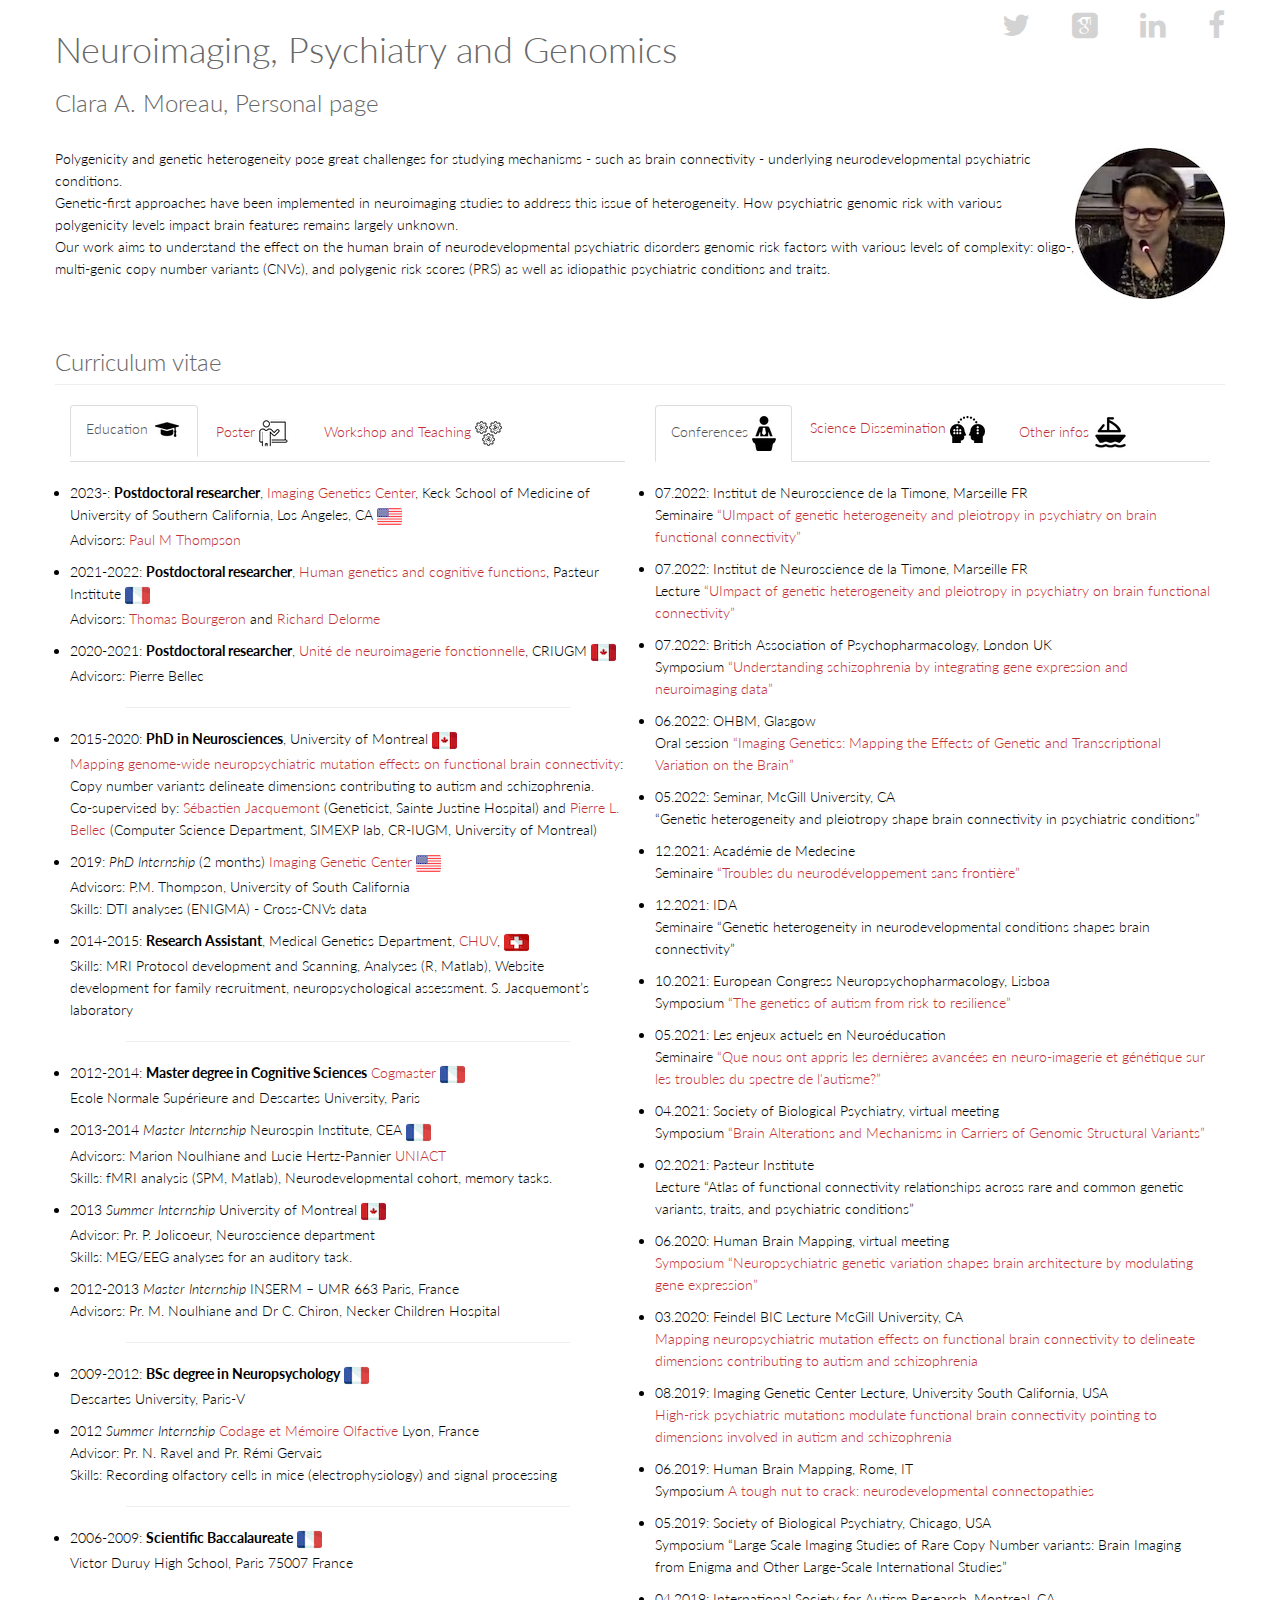
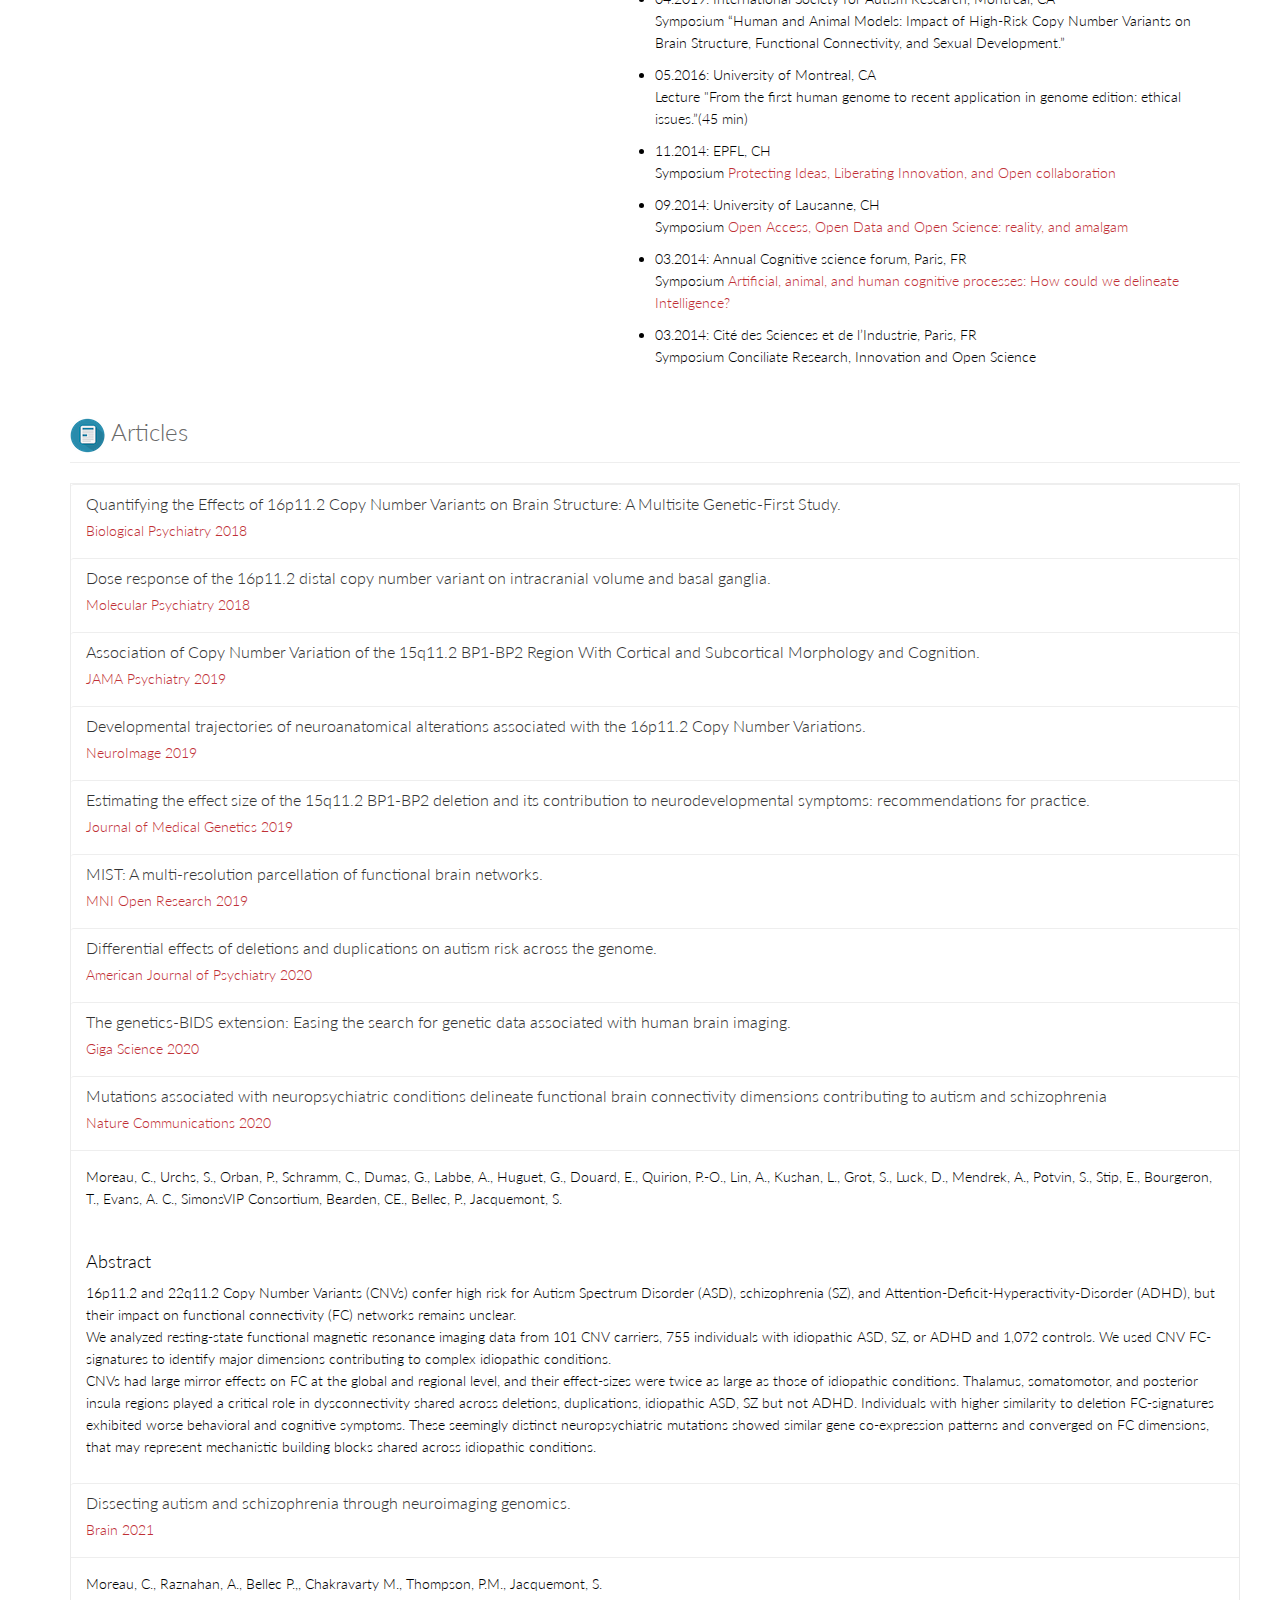
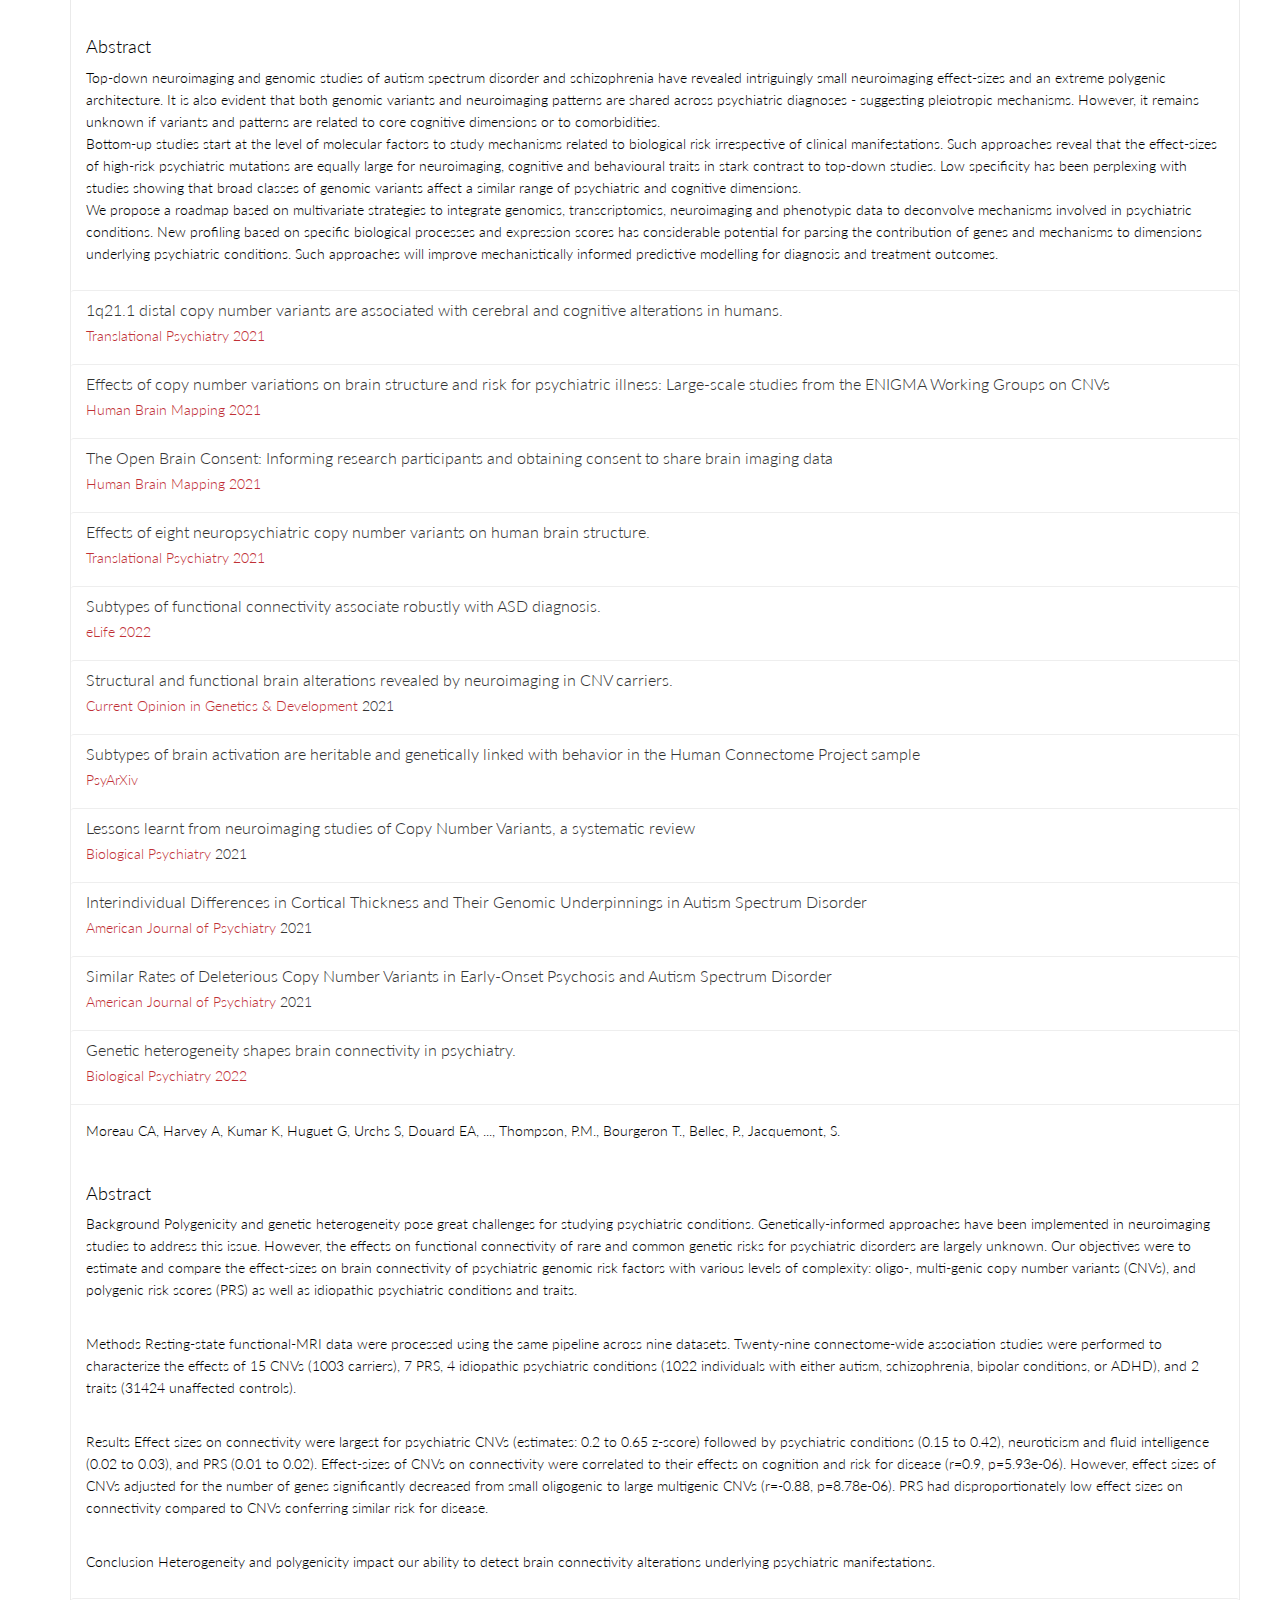
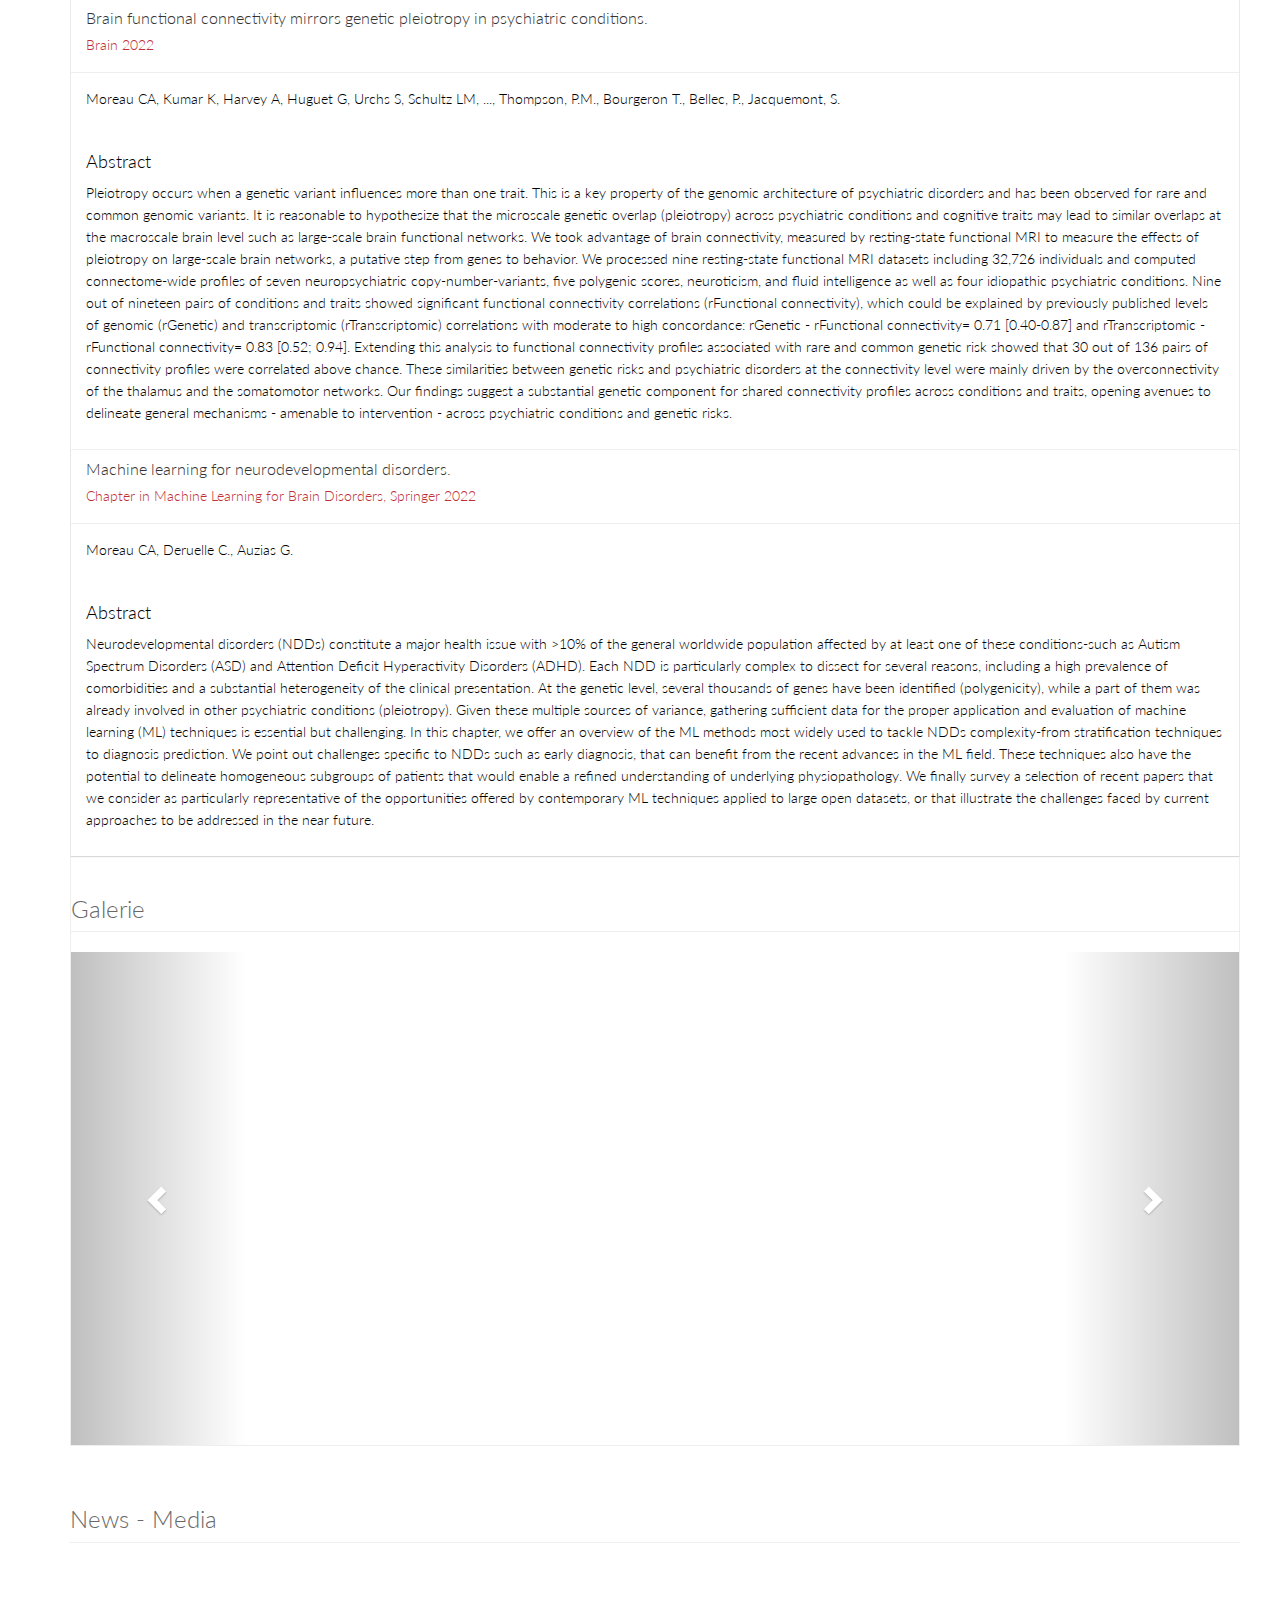
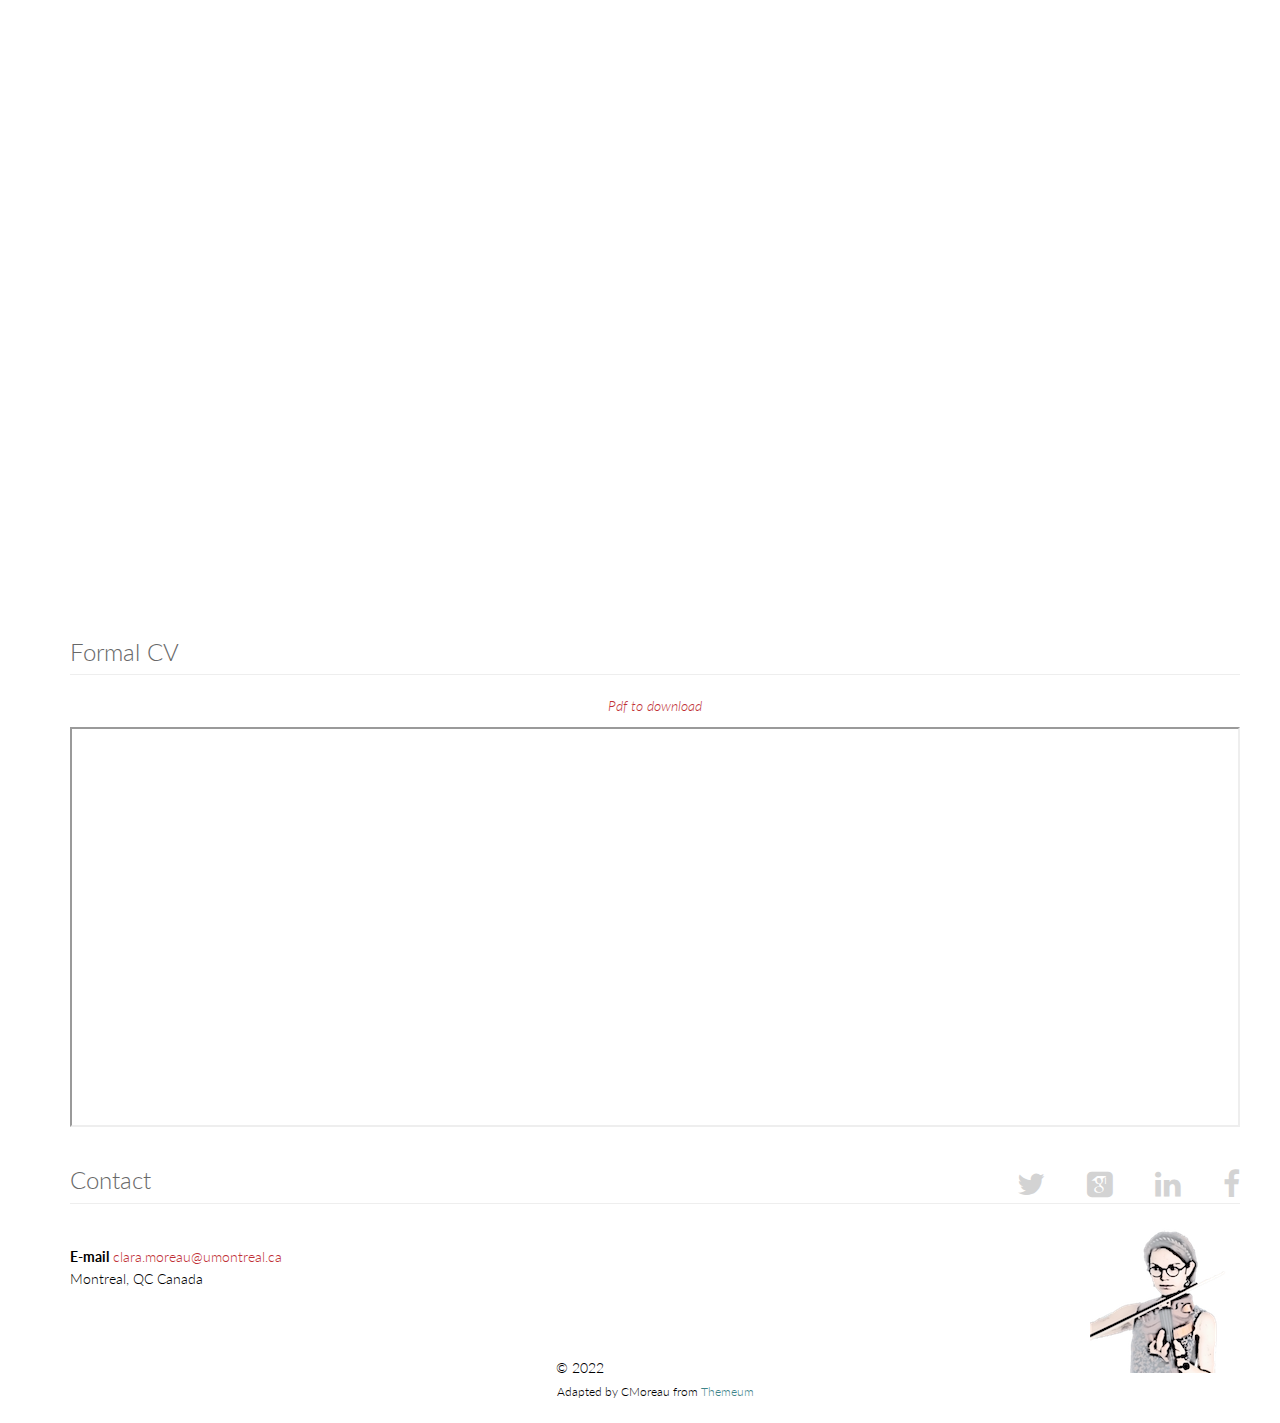
==== index.html @ 9472d78a "Update index.html" ====
<!DOCTYPE html>
<html lang="en">
<head>
    <meta charset="utf-8">
    <meta name="viewport" content="width=device-width, initial-scale=1.0">
    <meta name="description" content="">
    <meta name="author" content="">
    <title>Home | Moreau Clara </title>
    <link href="css/bootstrap.min.css" rel="stylesheet">
    <link href="css/font-awesome.min.css" rel="stylesheet">
    <link href="css/animate.min.css" rel="stylesheet"> 
    <link href="css/lightbox.css" rel="stylesheet"> 
	<link href="css/main.css" rel="stylesheet">
	<link href="css/responsive.css" rel="stylesheet">  
	
    <link rel="shortcut icon" href="images/ico/favicon.ico">
	
    <link rel="stylesheet" href="css/academicons.min.css">

   </head><!--/head-->

<body>
	<header id="header">       
        <div class="container">
            <div class="row">
                <div class="col-sm-20 overflow">
                   <div class="social-icons pull-right">
                        <ul class="nav nav-pills">
                            <li><a href="https://twitter.com/ClaraMoreau9"><i class="fa fa-twitter"></i></a></li>
                            <li><a href="https://scholar.google.fr/citations?user=tkN9j_cAAAAJ&hl=fr&oi=ao"><i class="ai ai-google-scholar-square ai-1x"></i></a></li>
                            <li><a href="https://www.linkedin.com/in/clara-a-moreau-b44b6858/"><i class="fa fa-linkedin"></i></a></li>
                            <li><a href="https://www.facebook.com/clara.moreau.94"><i class="fa fa-facebook"></i></a></li>
                        </ul>
                    </div> 
                      <div class="slide-text">
                        <h1>Neuroimaging, Psychiatry and Genomics</h1>
                        <h2>Clara A. Moreau, Personal page</h2> 
                          <br>
                      </div>
                       <div class="slide-text">

                        <p><img src="images/clara.png" align=right>
				Polygenicity and genetic heterogeneity pose great challenges for studying mechanisms - such as brain connectivity - underlying neurodevelopmental psychiatric conditions. <br>
				Genetic-first approaches have been implemented in neuroimaging studies to address this issue of heterogeneity. How psychiatric genomic risk with various polygenicity levels impact brain features remains largely unknown. <br>
				Our work aims to understand the effect on the human brain of neurodevelopmental psychiatric disorders genomic risk factors with various levels of complexity: oligo-, multi-genic copy number variants (CNVs), and polygenic risk scores (PRS) as well as idiopathic psychiatric conditions and traits.<br>
				</p> 
                    
                           </div> 
                </div>
             </div>
        </div>
           </header>
    <!--/#header-->
    

    <!--/#home-slider-->
    
    
    <section id="services">
        <div class="container">
            <div class="row">
                <div id="tab-container">
                <h2 class="page-header">Curriculum vitae</h2>
                    <div class="col-md-6">
                        <ul id="tab" class="nav nav-tabs">
                            <li class="active"><a href="#tab1-item1" data-toggle="tab">Education <img src="images/academic.png"></a></li>
                            <li><a href="#tab1-item2" data-toggle="tab">Poster<img src="images/teaching.png"></a></li>
                            <li><a href="#tab1-item3" data-toggle="tab">Workshop and Teaching<img src="images/workshop.png"></a></li>


                        </ul>
                        <div class="tab-content">
                            <div class="tab-pane fade active in" id="tab1-item1">
                                <li>2023-: <b>Postdoctoral researcher</b>, <a href="https://igc.ini.usc.edu/">Imaging Genetics Center</a>, Keck School of Medicine of University of Southern California, Los Angeles, CA <img src="images/usa.png"></li>
                                <p> Advisors: <a href="https://en.wikipedia.org/wiki/Paul_Thompson_(neuroscientist)">Paul M Thompson</a> <br>
				
				<li>2021-2022: <b>Postdoctoral researcher</b>, <a href="https://research.pasteur.fr/fr/team/human-genetics-and-cognitive-functions/">Human genetics and cognitive functions</a>, Pasteur Institute <img src="images/FR.png"></li>
                                <p> Advisors: <a href="https://research.pasteur.fr/en/team/human-genetics-and-cognitive-functions/">Thomas Bourgeron</a> and <a href="https://www.institutmontaigne.org/experts/richard-delorme"> Richard Delorme</a> <br>
				<li>2020-2021: <b>Postdoctoral researcher</b>, <a href="https://simexp.github.io/lab-website/team.html">Unité de neuroimagerie fonctionnelle</a>, CRIUGM <img src="images/ca.png"></li>
                                <p> Advisors: Pierre Bellec<br>
                                <HR size=1 align=center width="80%">
				<li>2015-2020: <b>PhD in Neurosciences</b>,  University of Montreal <img src="images/ca.png"></li>
                                <p><a href="https://papyrus.bib.umontreal.ca/xmlui/handle/1866/24592">Mapping genome-wide neuropsychiatric mutation effects on functional brain connectivity</a>: Copy number variants delineate dimensions contributing to autism and schizophrenia.<br>
                                Co-supervised by: <a href="https://recherche.chusj.org/fr/Axes-de-recherche/Bio?id=97a89db2-d642-4ad8-a857-058b0a6d088d">Sébastien Jacquemont</a> (Geneticist, Sainte Justine Hospital) and <a href="https://simexp.github.io/lab-website/">Pierre L. Bellec</a> (Computer Science Department, SIMEXP lab, CR-IUGM, University of Montreal)</p>
                                <li>2019: <i>PhD Internship</i> (2 months) <a href="https://igc.ini.usc.edu/">Imaging Genetic Center</a> <img src="images/usa.png"></li>
                                <p>Advisors: P.M. Thompson, University of South California<br>
                                Skills: DTI analyses (ENIGMA) - Cross-CNVs data</p>
                                <li>2014-2015: <b>Research Assistant</b>, Medical Genetics Department, <a href="https://www.chuv.ch/fr/chuv-home/">CHUV</a>, <img src="images/ch.png"></li>
                                <p>Skills: MRI Protocol development and Scanning, Analyses (R, Matlab), Website development for family recruitment, neuropsychological assessment. S. Jacquemont’s laboratory</p>
                                <HR size=1 align=center width="80%">
                                <li>2012-2014: <b>Master degree in Cognitive Sciences</b> <a href="https://cogmaster.ens.psl.eu/en">Cogmaster </a><img src="images/FR.png"></li>
                                <p>Ecole Normale Supérieure and Descartes University, Paris</p>
                                <li>2013-2014 <i>Master Internship</i> Neurospin Institute, CEA <img src="images/FR.png"></li>
                                <p>Advisors: Marion Noulhiane and Lucie Hertz-Pannier <a href="http://joliot.cea.fr/drf/joliot/Pages/Entites_de_recherche/neurospin/UNIACT/Equipe-InDEv.aspx">UNIACT</a><br>
                                Skills: fMRI analysis (SPM, Matlab), Neurodevelopmental cohort, memory tasks.</p>
                                <li>2013 <i>Summer Internship</i> University of Montreal <img src="images/ca.png"></li> 
                                <p>Advisor: Pr. P. Jolicoeur, Neuroscience department<br>
                                Skills: MEG/EEG analyses for an auditory task.</p>
                                <li>2012-2013 <i>Master Internship</i> INSERM – UMR 663 Paris, France</li>
                                <p>Advisors: Pr. M. Noulhiane and Dr C. Chiron, Necker Children Hospital<br>
                                <HR size=1 align=center width="80%">
                                <li>2009-2012: <b>BSc degree in Neuropsychology</b> <img src="images/FR.png"></li>
                                <p>Descartes University, Paris-V </p>
                                <li>2012 <i> Summer Internship</i> <a href="https://crnl.univ-lyon1.fr/index.php/fr/Recherche/Equipes/4">Codage et Mémoire Olfactive</a> Lyon, France </li>
                                <p>Advisor: Pr. N. Ravel and Pr. Rémi Gervais<br> 
                                Skills: Recording olfactory cells in mice (electrophysiology) and signal processing</p>        
                                <HR size=1 align=center width="80%">

                                <li>2006-2009: <b>Scientific Baccalaureate</b> <img src="images/FR.png"></li>
                                <p>Victor Duruy High School, Paris 75007 France</p>  <br>
                            </div>

                            <div class="tab-pane fade" id="tab1-item2">
                                <li>C. Moreau, K. Kumar, A. Harvey, …P. Bellec, S. Jacquemont. <br> <a href='https://www.anyscreeninc.com/PF/OHBM/2021/OHBM-Educational-Courses/pdf_poster_files/Clara_Moreau60785c7f6b8aa/Clara_Moreau.pdf'> Atlas of functional connectivity relationships across rare and common genetic variants, traits, and psychiatric conditions</a><br>OHBM 2021 </li>
				<li>C. Moreau, S. Urchs, G. Huguet, …P. Bellec, S. Jacquemont. <br>Functional Connectivity Analyses Suggest Shared Molecular Mechanisms Across 12 Neuropsychiatric Mutations, Autism and Schizophrenia. <br>SOBP 2020 <img src="images/usa.png"></li>
                                <li>C. Moreau, S. Urchs, G. Huguet, …P. Bellec, S. Jacquemont. <br>Brain-Wide Connectome Analyses Suggest Shared Mechanisms Across Eight High-Risk Neuropsychiatric Mutations. <br>INS, Denver, Colorado 2020 <img src="images/usa.png"></li>
                                <li>C. Moreau*, S. Urchs*, C. Schramm, …, Simons VIP Consortium, C. Bearden, P. Bellec, S. Jacquemont. <br>Gene dosage alters brain connectivity and delineates functional signatures contributing to autism and schizophrenia. <br>World Congress of Psychiatric Genetics Anaheim, California, USA 2019 <img src="images/usa.png"></li>
                                <li>C. Moreau*, C. Schramm*, G. Huguet, S. Urchs, Kumar K., Douard E., A. Evans, Labbe A., Greenwood C., Chakravarty M., P. Bellec, S. Jacquemont. <br>Estimating the commonalities of any recurrent CNVs on different anatomical and functional brain metrics. <br>Human Brain Mapping, Rome 2019 <img src="images/it.png"></li>
                                <li>C. Bearden, D. Sun, A. Lin, C. Ching, S. Jacquemont, C. Moreau, J. Villalon. <br>Gene Dosage Effects on Neurobehavioral Phenotypes and Development: Relevance to Idiopathic Neuropsychiatric Disorders. <br>SOBP, Chicago 2019 <img src="images/usa.png"></li>
                                <li>C. Moreau*, S. Urchs*, C. Schramm, P.O. Quirion, A. Lin, L. Kushan, A. Evans, J.D. Lewis, Simons VIP Consortium, C. Bearden, P. Bellec, S. Jacquemont. <br>Shared functional connectivity alterations across neurodevelopmental mutations, ASD, ADHD and schizophrenia. <br>Enhancing Psychiatric Genetic Testing, and Training in Europe, EnGagE, Paris 2019 <img src="images/FR.png"></li> 
                                <li>C. Moreau*, S. Urchs*, C. Schramm, P.O. Quirion, A. Lin, L. Kushan, A. Evans, J.D. Lewis, Simons VIP Consortium, C. Bearden, P. Bellec, S. Jacquemont. <br>Mirror effects of 4 neurodevelopmental CNVs on functional connectivity and implication for idiopathic autism. <br>Sixth Biennial Conference on Brain Connectivity, Montreal 2018 <img src="images/ca.png"></li>
                                <li>A Jonch, E. Douard, C. Moreau, … S. Jacquemont. <br>The true contribution of the 15q11.2 BP1-BP2 deletion to neurodevelopmental symptoms. <br>World Congress of Psychiatric Genetics, Glasgow 2018 <img src="images/scot.png"></li>
                                <li>C. Moreau*, S. Urchs*, … , A. Evans, J. D. Lewis, P. Bellec, S. Jacquemont. <br>Mirror effects of 4 neurodevelopmental CNVs on functional connectivity and implication for idiopathic autism  <br>World Congress of Psychiatric Genetics, Glasgow 2018 <img src="images/scot.png"></li>
                                <li>C. Moreau*, S. Urchs*, … , A. Evans, J. D. Lewis, P. Bellec, S. Jacquemont. <br>Global functional over-connectivity in 16p11.2 CNV deletion carriers. <br>Human Brain Mapping, Singapore 2018 <img src="images/singap.png"></li>
                                <li>C. R. Pernet, D Rodriguez, C. Moreau, D. Marinazzo, A. Eklund. <br>European Network for Brain Imaging of Tumours. <br>Neuroinformatics, Montreal, 2018 <img src="images/ca.png"></li>
                                <li>C. Moreau*, S. Urchs*, Simons Variation in Individuals Project Consortium, A. Evans, J. D. Lewis, P. Bellec, S. Jacquemont. <br>Altered brain connectivity in patient with 16p11.2. <br>World Congress of Psychiatric Genetics, Orlando 2017 <img src="images/usa.png"></li>
                                <li>C. Moreau*, J.D. Lewis*, A. Evans‡, S. Jacquemont‡, and the Simons Variation in Individuals Project Consortium. <br>Altered subcortical diffusivity in 16p11.2 CNVs. <br>Human Brain Mapping, Vancouver 2017 <img src="images/ca.png"></li>
                                <li>J.D. Lewis*, C. Moreau*, S. Martin-Brevet, …, S. Jacquemont‡, A. Evans‡, the 16p11.2 European Consortium, and the Simons VIP Consortium. <br>Thickness and contrast in 16p11.2 CNVs.  <br>Human Brain Mapping, Vancouver 2017 <img src="images/ca.png"></li>
                                <li>F. Chouinard-Decorte, P. Rioux, J. Lewis, C. Moreau, …, P. Bellec, D. Glahn, A. Evans. <br>Genetic clustering of the human functional connectome. <br>Human Brain Mapping, Vancouver 2017 <img src="images/ca.png"></li>
                                <li>S. Martin, B. Rodriguez-Herreros, J. Nielsen, C. Moreau, …, B. Draganski, S. Jacquemont. <br>The Effects of 16p11.2 Gene Dosage on Brain Structure. <br>IMFAR, San Francisco 2017 <img src="images/usa.png"></li>
                                <li>A. E. Jønch, I. Roberts-Caldeira, C. Moreau, …, S. Jacquemont. <br>Distal and proximal copy number variations at the 16p11.2 locus present similar anthropometric and phenotypic traits. <br>17th International Fragile X and other Early-Onset Cognitive Disorders Strasbourg France 2015 <img src="images/FR.png"></li>  

                            </div>
                            <div class="tab-pane fade" id="tab1-item3">
                                <h3>Workshop</h3>
				<li>08.2017: <b>Summer school Deep Learning</b> University of Montreal (MILA), CA</li>
                                <li>06.2017: <b>Workshop Brainhack</b> University of British Columbia, CA</li>
                                <li>08.2016: <b>Summer school Brain Imaging Genetics for Imagers</b> Radboud University, Nijmegen</li>
                                <li>06.2016: <b>Workshop Brainhack (fMRI)</b> - Lausanne, CH</li>
                                <li>02.2016: <b>Workshop Brainhack (MRI)</b> - Pasteur Institute, FR</li>
                                <li>04.2015: <b>HackTheBrain workshop (EEG)</b> - London, UK</li>
                                <li>08.2013: <b>Summer school Basic and Advanced functional MRI</b> McGill University, Montreal, CA</li>
                                <HR size=1 align=center width="80%">

                                <h3>Teaching - Students supervision</h3>
                               	<li>2022 (8 months): Main supervisor of Pierre Bergeret (Master in Bioinformatics, University of Paris Saclay)</li>
                               	<li>2022 (8 months): Main supervisor of Lydie Tran (Master in Bioinformatics, University of Paris Saclay)</li>
				<li>2022 (6 months): Co-supervisor of Alexis Debril (Master in Neurosciences, PSL)</li>			
				<li>2022: Course 'Neuroanatomical alterations in patients with neurodevelopmental conditions', Master 2, 'Cours Pasteur: Génétique et épigénétique moléculaires'</li>
				<li>12.2021: Course 'Neuroimagerie dans les troubles du spectre autistique' at the Robert Debré hospital</li>
				<li>2021 (6 months): Main supervisor of Louise Dry (AgroParisTech, Paris)</li>
				<li>2021 (4 months): Main supervisor of Swan Portalier (Magister de Génétique, Université de Paris Cité)</li>
			   	<li>2020-2022 (2 years): Co-supervisor of Annabelle Harvey (Master student, Informatics, UdeM)</li>
				<li>2019-2022 (3 years): Co-supervisor of Andreanne Proulx (Bachelor and Master degrees, in Psychology, UdeM)</li>
                                <li>2018-2020: Teaching Assistant (3 years), 
                                    <a href="https://psy.umontreal.ca/fileadmin/Documents/FAS/Psychologie/Documents/1-Programmes-cours/Plans_de_cours/Automne_2018/PSY3018B.pdf">Brain Imaging Techniques </a>(100 students, UdeM,  Pr. P. Bellec)</li>
                                <li>2019 (6 months): Main supervisor of Genevieve Dumais (BSc–3rd year, Neurosciences, UdeM)</li>
                                <li>06.2018: Instructor at the <a href="https://brainhackmtl.github.io/school2019/">Brainhack School 2018 (Imaging genetics, UdeM)</a></li>
                                <li>2016 (3 months): Main supervisor of Agathe Casgrain-Cyr (BSc–3rd year, Bioinformatics, UdeM)</li>
                                <HR size=1 align=center width="80%">    
                                <h3>Reviewing</h3>
				<li>2022: Thesis committee of Dominika Slušná (University of Pompeu-Fabra, Barcelona)</li>	
				<li>2021: Agence National de la recherche (ANR, France)(n=1)</li>	
                                <li>2020: Brain (n=1)</li>
				<li>2020: Molecular Autism (n=1)</li>
                                <li>2019: Neuroimage (n=3 papers)</li>
				<li>2020: Progress in Neuropsychopharmacology & Biological Psychiatry (n=1)</li>

					
				<h3>Editor</h3>
				<li>2021: Co-editor, Frontiers in Psychiatry</li>	
				<a href="https://www.frontiersin.org/research-topics/28305/combining-multimodal-brain-imaging-data-for-an-integrated-characterization-of-neurodevelopmental-con">Combining Multimodal Brain Imaging Data for an integrated characterization of Neurodevelopmental Conditions</a></li>                               
                            </div>
                            
                        </div>
                    </div>
                     <div class="col-md-6">
                        <ul id="tab" class="nav nav-tabs">
                            <li class="active"><a href="#tab2-item1" data-toggle="tab">Conferences <img src="images/conf.png"></a></li>
                            <li><a href="#tab2-item2" data-toggle="tab">Science Dissemination <img src="images/transfer.png"></a></li>
                            <li><a href="#tab2-item3" data-toggle="tab">Other infos <img src="images/sail.png"></a></li>
                        </ul>
                    
                        <div class="tab-content">
                            <div class="tab-pane fade active in" id="tab2-item1">
				<li>07.2022: Institut de Neuroscience de la Timone, Marseille FR</li>
				<p>Seminaire <a href="https://www.int.univ-amu.fr/posts/seminaire-de-clara-moreau">“UImpact of genetic heterogeneity and pleiotropy in psychiatry on brain functional connectivity”</a></p>				
				
				<li>07.2022: Institut de Neuroscience de la Timone, Marseille FR</li>
				<p>Lecture <a href="https://www.int.univ-amu.fr/posts/seminaire-de-clara-moreau">“UImpact of genetic heterogeneity and pleiotropy in psychiatry on brain functional connectivity”</a></p>				
				<li>07.2022: British Association of Psychopharmacology, London UK</li>
				<p>Symposium <a href="https://www.bap.org.uk/pdfs/2022_Summer_Meeting_Programme.pdf">“Understanding schizophrenia by integrating gene expression and neuroimaging data”</a></p>				
				<li>06.2022: OHBM, Glasgow</li>
				<p>Oral session <a href="https://www.humanbrainmapping.org/files/2022/Oral%20Sessions/Imaging_Genetics_Mapping_the_Effects_of_Genetic_and_Transcriptional_Variation_on_the_Brain.pdf">“Imaging Genetics: Mapping the Effects of Genetic and Transcriptional Variation on the Brain”</a></p>				
				<li>05.2022: Seminar, McGill University, CA</li>
				<p> “Genetic heterogeneity and pleiotropy shape brain connectivity in psychiatric conditions”</a></p>
				<li>12.2021: Académie de Medecine</li>
				<p>Seminaire <a href="https://itneuro.aviesan.fr/openscience2021.html">“Troubles du neurodéveloppement sans frontière”</a></p>
				<li>12.2021: IDA</li>  
                                <p>Seminaire “Genetic heterogeneity in neurodevelopmental conditions shapes brain connectivity”</a></p>
                                <li>10.2021: European Congress Neuropsychopharmacology, Lisboa</li>
                                <p>Symposium <a href="https://www.ecnp.eu/Congress2021/ECNPcongress/programme/Programme#!sessiondetails/0000092200_0">“The genetics of autism from risk to resilience”</a></p>
				 <li>05.2021: Les enjeux actuels en Neuroéducation</li>
                                <p>Seminaire <a href="https://www.associationneuroeducation.org/serie-de-conferences-2021">“Que nous ont appris les dernières avancées en neuro-imagerie et génétique sur les troubles du spectre de l'autisme?”</a></p>
				<li>04.2021: Society of Biological Psychiatry, virtual meeting</li>
                                <p>Symposium <a href="https://sobp.societyconference.com/conf/#sessions/conf10007">“Brain Alterations and Mechanisms in Carriers of Genomic Structural Variants”</a></p>   
                            	<li>02.2021: Pasteur Institute</li>
                                <p>Lecture “Atlas of functional connectivity relationships across rare and common genetic variants, traits, and psychiatric conditions”</p>       
				<li>06.2020: Human Brain Mapping, virtual meeting</li>
                                <p><a href="https://www.humanbrainmapping.org/files/2020/OHBM_Neuropsychiatric.pdf">Symposium “Neuropsychiatric genetic variation shapes brain architecture by modulating gene expression”</a></p>   
                                <li>03.2020: Feindel BIC Lecture McGill University, CA</li>
                                <p><a href="https://www.mcgill.ca/neuro/channels/event/feindel-virtual-brain-and-mind-seminar-neuro-mapping-neuropsychiatric-mutation-effects-functional-321797">Mapping neuropsychiatric mutation effects on functional brain connectivity to delineate dimensions contributing to autism and schizophrenia</a></p>   
                                <li>08.2019: Imaging Genetic Center Lecture, University South California, USA</li>
                                <p><a href="https://www.facebook.com/photo.php?fbid=10156383123046892&set=pb.664156891.-2207520000..&type=3">High-risk psychiatric mutations modulate functional brain connectivity pointing to dimensions involved in autism and schizophrenia</a></p>
                                <li>06.2019: Human Brain Mapping, Rome, IT</li>
                                <p>Symposium <a href="https://www.pathlms.com/ohbm/courses/12238/sections/15843/video_presentations/138313">A tough nut to crack: neurodevelopmental connectopathies</a></p>  
                                <li>05.2019: Society of Biological Psychiatry, Chicago, USA</li>
                                <p>Symposium “Large Scale Imaging Studies of Rare Copy Number variants: Brain Imaging from Enigma and Other Large-Scale International Studies”</p>
                                <li>04.2019: International Society for Autism Research, Montreal, CA</li>
                                <p>Symposium “Human and Animal Models: Impact of High-Risk Copy Number Variants on Brain Structure, Functional Connectivity, and Sexual Development.”</p>        
                                <li>05.2016: University of Montreal, CA</li>
                                <p>Lecture "From the first human genome to recent application in genome edition: ethical issues.”(45 min)</p>  
                                <li>11.2014: EPFL, CH</li>
                                <p>Symposium <a href="https://www.epfl-innovationpark.ch/epfled2015/protecting-ideas-liberating-innovation/">Protecting Ideas, Liberating Innovation, and Open collaboration</a></p>              
                                <li>09.2014: University of Lausanne, CH</li>
                                <p>Symposium <a href="https://www.youtube.com/watch?v=fs4-xMb-4Kc&feature=youtu.be">Open Access, Open Data and Open Science: reality, and amalgam</a></p> 
                                <li>03.2014: Annual Cognitive science forum, Paris, FR</li>
                                <p>Symposium <a href="https://www.youtube.com/watch?v=CHJVMPAQcXo">Artificial, animal, and human cognitive processes: How could we delineate Intelligence?</a></p> 
                                <li>03.2014: Cité des Sciences et de l’Industrie, Paris, FR</li>
                                <p>Symposium Conciliate Research, Innovation and Open Science</p> 
                            </div>
                            
                            <div class="tab-pane fade" id="tab2-item2">
                               <li>09.2022: <a href="https://soutenir.pasteur.fr/jeuneschercheurs/">De générations en générations, la recherche avance</a></li> 
				<p>Campagne de l'institut Pasteur</p>
				<li>09.2022: <a href="https://www.spectrumnews.org/news/autisms-genetic-heterogeneity-evident-in-brain-connectivity-patterns/">Simons Foundation Autism Research Initiative</a></li> 
				<p>Autism’s genetic heterogeneity evident in brain connectivity patterns </p>
				<li>09.2022: <a href="https://ifmneuro.wixsite.com/ifm-young-researcher/blank-2">IFM Young Researchers Day</a></li> 
				<p>Round Table</p>
				<li>05.2021: <a href="https://www.spectrumnews.org/opinion/qa-with-sebastien-jacquemont-and-clara-moreau-why-brain-imaging-signatures-for-autism-are-so-elusive/">Simons Foundation Autism Research Initiative</a></li> 
				<p>Q&A with Sébastien Jacquemont and Clara Moreau: Why brain imaging signatures for autism are so elusive</p>
				<li>11.2020: <a href="https://www.spectrumnews.org/news/gene-mutations-point-to-overlaps-in-brain-connectivity-for-autism-schizophrenia/">Simons Foundation Autism Research Initiative</a></li> 
				<p> Gene mutations point to overlaps in brain connectivity for autism, schizophrenia</p>
				<li>10.2020 - <a href="https://recherche.chusj.org/fr/Communications/Nouvelles/2020/Genes-connectivite-cerebrale-et-maladies-neurops">Communiqué de presse - CHU Ste Justine</a></li> 
				<p>Gènes, connectivité cérébrale, et maladies neuropsychiatriques </p>
				<li>2019: BIDS contributor <a href="https://bids-specification.readthedocs.io/en/latest/06-extensions.html"> Brain Imaging Data Structure</a></li> 
                                <p>Genomic information (C. Pernet).</p>
                                <li>06.2016: <a href="http://www.brainhack.org/OHBM2016/">Brain imaging workshop</a> (Brainhack) </li> 
                                <p> Co-organizer with Pierre Bellec, Lausanne, Switzerland</p>
                                <li>2016: Part of the science dissemination team</li>
                                <p><a href="https://recherche.chusj.org/fr/Blogue/Clara-Moreau">Brain and Development research</a> section at the Ste Justine Hospital, Montreal</p>
                                <li>2015-2016: Radio show Podcast Science</li>
                                <p><a href="http://www.podcastscience.fm/emission/2015/01/20/podcast-science-202-les-maladies-mentales">Mental Ilnesses</a> <br> <a href="https://www.podcastscience.fm/emission/2013/11/24/podcast-science-152-dans-le-cerveau/">Inside the Brain (Neuroimaging techniques)</a></p>
                                <li>2014-2015: <a href="http://republic-of-innovation.ch/startinnov-de-lidee-a-la-creation-dentreprise-un-pas-a-franchir-durant-une-journee-de-simulation/">Startup Weekend</a> co-organizer</li>
                                <p>For PhD students, n=6 editions <br> 
                                 Lausanne (EPFL), and Paris (ENS, CogInnov, and ESPCI). </p>
                                <li>2014-2015: Board member and web manager for <a href="http://sciencesenmarche.org/fr/paris/qui-sommes-nous/">Science en marche</a></li>
                                <p>National political committee <br> French organization of researchers</p>
                                <li>2014: Conference co-organizer at the ENS University of Paris Cité</li>
                                <p><a href="https://soundcloud.com/clara-moreau-3 ">Conciliate Open Science, Patents, and Intellectual property issues”</a></p>
                                <li>2014-2015: Board member of <a href="http://lapaillasse.org/presentation">La Paillasse</a></li>
				 <p>Citizen lab in Paris</p>
                                <li>06.2015: Open innovation <a href="https://www.liftglobal.org/about">Lift Conference</a>, Shanghai, China</li>
                                <li>03.2013: Co-organizer of the annual french <a href="https://www.youtube.com/watch?v=CHJVMPAQcXo">Cognitive sciences Forum</a></li>
                                <p>Consciousness process of intelligence across the animal, the human, and the computer</p>
                                <li>2013-2015: Secretary of <a href="http://hackyourphd.org/qui-sommes-nous/">Hack your PhD</a> association</li>
                                <p>To promote Open Access of scientific publications</p>
                                <p>Open Knowledge Conference, Geneva, Switzerland</p>
                                <li>2012-2015: Active member of “Cognivence” and <a href="https://fresco.scicog.fr/valorisation">FRESCO</a> » </li>
                                <p>French Federation of Cognitive Science students)</p>

                            </div>
                            <div class="tab-pane fade" id="tab2-item3">
                                <h3>Computer skills</h3>
                                <li>Programming  languages: R, Python, bash</li>
                                <li>Softwares: NIAK (fMRI), fMRIprep, SPM12 (VBM, Neuromorphometric), Freesurfer and Civet (Cortical Thickness),  FSL (TBSS)<br>
                                <a href= "https://github.com/claramoreau9">Github</a>, Jupyter Notebook</li>
                                <HR size=1 align=center width="80%">
                                <h3>Language</h3>
                                    <li>French (native)</li>
                                    <li>English (fluent)</li>
                                <HR size=1 align=center width="80%">
                                <h3>Other skills</h3>
                                    <li>Driving license: Car (2011), Motorboat (2016), Sailboat (2017)</li>
                                    <li>Diving license (PADI, 2018).</li>
                                <h3>Jobs</h3>
                                <li>Summers 2010, 2011 and 2012: Saleswoman in Paris, “Berthillon” (full-time)</li>
                                <li>Sept 2010 to June 2012: Waitress in a restaurant in Paris (half-time)</li>  
                                <h3>Hobbies</h3>
                                    <li>Hiking, Sailing, Travelling, Drinking french wine</li>
					<br><br>
                                    <p align= center><img  src="images/voile.png"></p>
                             </div>
                        </div>
                    </div>
                </div>
            </div>

    <!--/#page-breadcrumb-->

    <section id="services">
        <div class="container">
            <div class="row">
                <div id="accordion-container">
                <h2 class="page-header"><img src="images/article.png">   Articles  </h2> 
                 
                <div class="panel-group" id="accordion">
                    <script type='text/javascript' src='https://d1bxh8uas1mnw7.cloudfront.net/assets/embed.js'></script>
                    
		<div class="panel panel-default">
                        <div class="panel-heading">
                            <h4 class="panel-title">
                                <a data-toggle="collapse" data-parent="#accordion" href="#collapse7">
                                    Quantifying the Effects of 16p11.2 Copy Number Variants on Brain Structure: A Multisite Genetic-First Study.
                                </a>
                                <h5> <a target="_blank" href="https://doi.org/10.1016/j.biopsych.2018.02.1176">Biological Psychiatry 2018</a></h5>
                                <div class='altmetric-embed' data-badge-type='4' data-doi="10.1016/j.biopsych.2018.02.1176"></div>

                            </h4>
                        </div>
                       <div id="collapse7" class="panel-collapse collapse">
                            <div class="panel-body">
                                <p>Martin-Brevet, S., Rodríguez-Herreros, B., Nielsen, J. A., Moreau, C., Modenato, C., Maillard, A. M., Pain, A., Richetin, S., Jønch, A. E., Qureshi, A. Y., Zürcher, N. R., Conus, P., 16p11.2 European Consortium, Simons Variation in Individuals Project (VIP) Consortium, Chung, W. K., Sherr, E. H., Spiro, J. E., Kherif, F., Beckmann, J. S., … Jacquemont, S. </p>
                                
                                 <br>
                                <h4>Abstract</h4>

                                <p>16p11.2 breakpoint 4 to 5 copy number variants (CNVs) increase the risk for developing autism spectrum disorder, schizophrenia, and language and cognitive impairment. In this multisite study, we aimed to quantify the effect of 16p11.2 CNVs on brain structure. <br>Using voxel- and surface-based brain morphometric methods, we analyzed structural magnetic resonance imaging collected at seven sites from 78 individuals with a deletion, 71 individuals with a duplication, and 212 individuals without a CNV. <br>Beyond the 16p11.2-related mirror effect on global brain morphometry, we observe regional mirror differences in the insula (deletion > control > duplication). Other regions are preferentially affected by either the deletion or the duplication: the calcarine cortex and transverse temporal gyrus (deletion > control; Cohen’s d > 1), the superior and middle temporal gyri (deletion  > control; Cohen’s d inf −1), and the caudate and hippocampus (control > duplication; −0.5 > Cohen’s d > −1). Measures of cognition, language, and social responsiveness and the presence of psychiatric diagnoses do not influence these results. The global and regional effects on brain morphometry due to 16p11.2 CNVs generalize across site, computational method, age, and sex. Effect sizes on neuroimaging and cognitive traits are comparable. Findings partially overlap with results of meta-analyses performed across psychiatric disorders. However, the lack of correlation between morphometric and clinical measures suggests that CNV-associated brain changes contribute to clinical manifestations but require additional factors for the development of the disorder. <br>These findings highlight the power of genetic risk factors as a complement to studying groups defined by behavioral criteria.</p>
                            </div>
                        </div>
                    </div>  
			
		<div class="panel panel-default">
                        <div class="panel-heading">
                            <h4 class="panel-title">
                                <a data-toggle="collapse" data-parent="#accordion" href="#collapse8">
                                    Dose response of the 16p11.2 distal copy number variant on intracranial volume and basal ganglia.
                                </a>
                                <h5> <a target="_blank" href="https://doi.org/10.1038/s41380-018-0118-1">Molecular Psychiatry 2018</a></h5>
                                <div class='altmetric-embed' data-badge-type='4' data-doi="10.1038/s41380-018-0118-1"></div>

                            </h4>
                        </div>         
                       <div id="collapse8" class="panel-collapse collapse">
                            <div class="panel-body">
                                <p>Sønderby, I. E., Gústafsson, Ó., Doan, N. T., Hibar, D. P., Martin-Brevet, S., Abdellaoui, A., Ames, D., Amunts, K., Andersson, M., Armstrong, N. J., Bernard, M., Blackburn, N., Blangero, J., Boomsma, D. I., Bralten, J., Brattbak, H.-R., Brodaty, H., Brouwer, R. M., Bülow, R., … Moreau, C., … 16p11.2 European Consortium, for the ENIGMA-CNV working group.</p>
                                
                                 <br>
                                <h4>Abstract</h4>

                                <p>Carriers of large recurrent copy number variants (CNVs) have a higher risk of developing neurodevelopmental disorders. The 16p11.2 distal CNV predisposes carriers to e.g., autism spectrum disorder and schizophrenia. <br>We compared subcortical brain volumes of 12 16p11.2 distal deletion and 12 duplication carriers to 6882 non-carriers from the large-scale brain Magnetic Resonance Imaging collaboration, ENIGMA-CNV. <br>After stringent CNV calling procedures, and standardized FreeSurfer image analysis, we found negative dose-response associations with copy number on intracranial volume and on regional caudate, pallidum and putamen volumes (β = -0.71 to -1.37; P  inf 0.0005). In an independent sample, consistent results were obtained, with significant effects in the pallidum (β = -0.95, P = 0.0042). The two data sets combined showed significant negative dose-response for the accumbens, caudate, pallidum, putamen and ICV (P = 0.0032, 8.9 × 10-6, 1.7 × 10-9, 3.5 × 10-12 and 1.0 × 10-4, respectively). Full scale IQ was lower in both deletion and duplication carriers compared to non-carriers. <br>This is the first brain MRI study of the impact of the 16p11.2 distal CNV, and we demonstrate a specific effect on subcortical brain structures, suggesting a neuropathological pattern underlying the neurodevelopmental syndromes.</p>
                            </div>
                        </div>
                      </div> 
			
			  <div class="panel panel-default">
                        <div class="panel-heading">
                            <h4 class="panel-title">
                                <a data-toggle="collapse" data-parent="#accordion" href="#collapse10">
                                    Association of Copy Number Variation of the 15q11.2 BP1-BP2 Region With Cortical and Subcortical Morphology and Cognition.
                                </a>
                                <h5> <a target="_blank" href="https://doi.org/10.1001/jamapsychiatry.2019.3779">JAMA Psychiatry 2019</a></h5>
                                <div class='altmetric-embed' data-badge-type='4' data-doi="10.1001/jamapsychiatry.2019.3779"></div>

                            </h4>
                        </div>
                        <div id="collapse10" class="panel-collapse collapse">
                            <div class="panel-body">
                                <p>van der Meer, D., Sønderby, I. E., Kaufmann, T., Walters, G. B., Abdellaoui, A., Ames, D., Amunts, K., Andersson, M., Armstrong, N. J., Bernard, M., Blackburn, N. B., Blangero, J., Boomsma, D. I., Brodaty, H., Brouwer, R. M., Bülow, R., Cahn, W., Calhoun, V. D., Caspers, S., ..., Moreau C., … Andreassen, O. A.</p>
                                 <br>
                                <h4>Abstract</h4>

                                <p>Recurrent microdeletions and duplications in the genomic region 15q11.2 between breakpoints 1 (BP1) and 2 (BP2) are associated with neurodevelopmental disorders. These structural variants are present in 0.5% to 1.0% of the population, making 15q11.2 BP1-BP2 the site of the most prevalent known pathogenic copy number variation (CNV). It is unknown to what extent this CNV influences brain structure and affects cognitive abilities. To determine the association of the 15q11.2 BP1-BP2 deletion and duplication CNVs with cortical and subcortical brain morphology and cognitive task performance. <br>In this genetic association study, T1-weighted brain magnetic resonance imaging were combined with genetic data from the ENIGMA-CNV consortium and the UK Biobank, with a replication cohort from Iceland. In total, 203 deletion carriers, 45 247 noncarriers, and 306 duplication carriers were included. Data were collected from August 2015 to April 2019, and data were analyzed from September 2018 to September 2019. <br>The associations of the CNV with global and regional measures of surface area and cortical thickness as well as subcortical volumes were investigated, correcting for age, age2, sex, scanner, and intracranial volume. Additionally, measures of cognitive ability were analyzed in the full UK Biobank cohort. Of 45 756 included individuals, the mean (SD) age was 55.8 (18.3) years, and 23 754 (51.9%) were female. Compared with noncarriers, deletion carriers had a lower surface area (Cohen d = -0.41; SE, 0.08; P = 4.9 × 10-8), thicker cortex (Cohen d = 0.36; SE, 0.07; P = 1.3 × 10-7), and a smaller nucleus accumbens (Cohen d = -0.27; SE, 0.07; P = 7.3 × 10-5). There was also a significant negative dose response on cortical thickness (β = -0.24; SE, 0.05; P = 6.8 × 10-7). Regional cortical analyses showed a localization of the effects to the frontal, cingulate, and parietal lobes. Further, cognitive ability was lower for deletion carriers compared with noncarriers on 5 of 7 tasks. <br>These findings, from the largest CNV neuroimaging study to date, provide evidence that 15q11.2 BP1-BP2 structural variation is associated with brain morphology and cognition, with deletion carriers being particularly affected. The pattern of results fits with known molecular functions of genes in the 15q11.2 BP1-BP2 region and suggests involvement of these genes in neuronal plasticity. These neurobiological effects likely contribute to the association of this CNV with neurodevelopmental disorders.</p>
                            </div>
                        </div>    
                      </div>
                    
                      <div class="panel panel-default">
                        <div class="panel-heading">
                            <h4 class="panel-title">
                                <a data-toggle="collapse" data-parent="#accordion" href="#collapse11">
                                    Developmental trajectories of neuroanatomical alterations associated with the 16p11.2 Copy Number Variations.
                                </a>
                                <h5> <a target="_blank" href="https://doi.org/10.1016/j.neuroimage.2019.116155">NeuroImage 2019</a></h5>
                                <div class='altmetric-embed' data-badge-type='4' data-doi="10.1016/j.neuroimage.2019.116155"></div>

                            </h4>
                        </div>
                        <div id="collapse11" class="panel-collapse collapse">
                            <div class="panel-body">
                                <p>Cárdenas-de-la-Parra, A., Martin-Brevet, S., Moreau, C., Rodriguez-Herreros, B., Fonov, V. S., Maillard, A. M., Zürcher, N. R., 16p11.2 European Consortium, Hadjikhani, N., Beckmann, J. S., Reymond, A., Draganski, B., Jacquemont, S., and Collins, D. L. </p>
                                
                                 <br>
                                <h4>Abstract</h4>

                                <p>Most of human genome is present in two copies (maternal and paternal). However, segments of the genome can be deleted or duplicated, and many of these genomic variations (known as Copy Number Variants) are associated with psychiatric disorders. 16p11.2 copy number variants (breakpoint 4-5) confer high risk for neurodevelopmental disorders and are associated with structural brain alterations of large effect-size. Methods used in previous studies were unable to investigate the onset of these alterations and whether they evolve with age. <br>In this study, we aim at characterizing age-related effects of 16p11.2 copy number variants by analyzing a group with a broad age range including younger individuals. A large normative developmental dataset was used to accurately adjust for effects of age. We normalized volumes of segmented brain regions as well as volumes of each voxel defined by tensor-based morphometry. <br>Results show that the total intracranial volumes, the global gray and white matter volumes are respectively higher and lower in deletion and duplication carriers compared to control subjects at 4.5 years of age. These differences remain stable through childhood, adolescence and adulthood until 23 years of age (range: 0.5 to 1.0 Z-score). Voxel-based results are consistent with previous findings in 16p11.2 copy number variant carriers, including increased volume in the calcarine cortex and insula in deletions, compared to controls, with an inverse effect in duplication carriers (1.0 Z-score). All large effect-size voxel-based differences are present at 4.5 years and seem to remain stable until the age of 23. <br>Our results highlight the stability of a neuroimaging endophenotype over 2 decades during which neurodevelopmental symptoms evolve at a rapid pace.</p>
                            </div>
                        </div>
                      </div> 
                                                     
                    <div class="panel panel-default">
                        <div class="panel-heading">
                            <h4 class="panel-title">
                                <a data-toggle="collapse" data-parent="#accordion" href="#collapse12">
                                    Estimating the effect size of the 15q11.2 BP1-BP2 deletion and its contribution to neurodevelopmental symptoms: recommendations for practice.
                                </a>
                                <h5> <a target="_blank" href="https://doi.org/10.1136/jmedgenet-2018-105879">Journal of Medical Genetics 2019</a></h5>
                                <div class='altmetric-embed' data-badge-type='4' data-doi="10.1136/jmedgenet-2018-105879"></div>

                            </h4>
                        </div>
                        <div id="collapse12" class="panel-collapse collapse">
                            <div class="panel-body">
                                <p>Jønch, A. E., Douard, E., Moreau, C., Van Dijck, A., Passeggeri, M., Kooy, F., Puechberty, J., Campbell, C., Sanlaville, D., Lefroy, H., Richetin, S., Pain, A., Geneviève, D., Kini, U., Le Caignec, C., Lespinasse, J., Skytte, A.-B., Isidor, B., Zweier, C., ..., Ousager LB.,  Jacquemont, S., on behalf of 15q11.2 Working Group </p>
                                
                                 <br>
                                <h4>Abstract</h4>

                                <p>The 15q11.2 deletion is frequently identified in the neurodevelopmental clinic. Case–control studies have associated the 15q11.2 deletion with neurodevelopmental disorders, and clinical case series have attempted to delineate a microdeletion syndrome with considerable phenotypic variability. The literature on this deletion is extensive and confusing, which is a challenge for genetic counselling. The aim of this study was to estimate the effect size of the 15q11.2 deletion and quantify its contribution to neurodevelopmental disorders. <br>We performed meta-analyses on new and previously published case–control studies and used statistical models trained in unselected populations with cognitive assessments. We used new (n=241) and previously published (n=150) data from a clinically referred group of deletion carriers. <br>15q11.2 duplications (new n=179 and previously published n=35) were used as a neutral control variant. The deletion decreases IQ by 4.3 points. The estimated ORs and respective frequencies in deletion carriers for intellectual disabilities, schizophrenia and epilepsy are 1.7 (3.4%), 1.5 (2%) and 3.1 (2.1%), respectively. There is no increased risk for heart malformations and autism. In the clinically referred group, the frequency and nature of symptoms in deletions are not different from those observed in carriers of the 15q11.2 duplication suggesting that most of the reported symptoms are due to ascertainment bias. <br>We recommend that the deletion should be classified as ‘pathogenic of mild effect size’. Since it explains only a small proportion of the phenotypic variance in carriers, it is not worth discussing in the developmental clinic or in a prenatal setting.</p>
                            </div>
                        </div>
                      </div> 
			
			  <div class="panel panel-default">
                        <div class="panel-heading">
                            <h4 class="panel-title">
                                <a data-toggle="collapse" data-parent="#accordion" href="#collapse9">
                                    MIST: A multi-resolution parcellation of functional brain networks.
                                </a>
                                <h5> <a target="_blank" href="https://doi.org/10.12688/mniopenres.12767.2">MNI Open Research 2019</a></h5>

                                <div class='altmetric-embed' data-badge-type='4' data-doi="10.12688/mniopenres.12767.1"></div>

                            </h4>
                        </div>
                        <div id="collapse9" class="panel-collapse collapse">
                            <div class="panel-body">
                                <p>Urchs, S., Armoza, J., Moreau, C., Benhajali, Y., St-Aubin, J., Orban, P., Bellec, P. </p>
                                <br>
                                <h4>Abstract</h4>

                                <p>The functional architecture of the brain is organized across multiple levelsof spatial resolutions, from distributed networks to the localized areas theyare made of. A brain parcellation that defines functional nodes at multipleresolutions is required to investigate the functional connectome acrossthese scales. <br> Here we present the Multiresolution Intrinsic SegmentationTemplate (MIST), a multi-resolution group level parcellation of the cortical,subcortical and cerebellar gray matter. The individual MIST parcellationsmatch other published group parcellations in internal homogeneity andreproducibility and perform very well in real-world application benchmarks.In addition, the MIST parcellations are fully annotated and provide ahierarchical decomposition of functional brain networks across nineresolutions (7 to 444 functional parcels). We hope that the MISTparcellation will accelerate research in brain connectivity acrossresolutions. Because visualizing multiresolution parcellations is challenging,we provide  to explore the MIST. The MIST isan interactive web interfacealso available through the popular toolbox.</p>
                            </div>
                        </div>    
                      </div>  
			
	              <div class="panel panel-default">
                        <div class="panel-heading">
                            <h4 class="panel-title">
                                <a data-toggle="collapse" data-parent="#accordion" href="#collapse4">
                                    Differential effects of deletions and duplications on autism risk across the genome. 
                                </a>
                                
                                <h5> <a target="_blank" href="https://ajp.psychiatryonline.org/doi/10.1176/appi.ajp.2020.19080834">American Journal of Psychiatry 2020</a> </h5>
                                <div class='altmetric-embed' data-badge-type='4' data-doi="10.1176/appi.ajp.2020.19080834"></div>

                            </h4>
                        </div>
                        <div id="collapse4" class="panel-collapse collapse">
                            <div class="panel-body">
                                <p>Douard, E., Zeribi, A., Schramm, C., Tamer, P., Loum, M. A., Nowak, S., Saci, Z., Lord, M.-P., Rodriguez-Herreros, B., Jean-Louis, M., Moreau, C., Loth, E., Schumann, G., Pausova, Z., Elsabbagh, M., Almasy, L., Glahn, D. C., Bourgeron, T., Labbe, A., … Jacquemont, S.</p>
                                
                                 <br>
                                <h4>Abstract</h4>
                                <p>Objective Deleterious copy number variants (CNVs) are identified in up to 20% of individuals with autism. However, only 13 genomic loci have been formally associated with autism because the majority of CNVs are too rare to perform individual association studies. To investigate the implication of undocumented CNVs in neurodevelopmental disorders, we recently developed a new framework to estimate their effect-size on intelligence quotient (IQ) and sought to extend this approach to autism susceptibility and multiple cognitive domains.<br> Methods We identified CNVs in two autism samples (Simons Simplex Collection and MSSNG) and two unselected populations (IMAGEN and Saguenay Youth Study). Statistical models integrating scores of genes encompassed in CNVs were used to explain their effect on autism susceptibility and multiple cognitive domains.<br> Results Among 9 scores of genes, the “probability-of-being loss-of-function intolerant” (pLI) best explains the effect of CNVs on IQ and autism risk. Deletions decrease IQ by a mean of 2.6 points per point of pLI. The effect of duplications on IQ is three-fold smaller. The odd ratios for autism increases when deleting or duplicating any point of pLI. This increased autism risk is similar in subgroups of individuals below or above median IQ. Once CNV effects on IQ are accounted for, autism susceptibility remains mostly unchanged for duplications but decreases for deletions. Model estimates for autism risk overlap with previously published observations. Deletions and duplications differentially affect social communication, behaviour, and phonological memory, whereas both equally affect motor skills. <br>Conclusions Autism risk conferred by duplications is less influenced by IQ compared to deletions. CNVs increase autism risk similarly in individuals with high and low IQ. Our model, trained on CNVs encompassing >4,500 genes, suggests highly polygenic properties of gene dosage with respect to autism risk. These models will help interpreting CNVs identified in the clinic.</p>
                            </div>
                        </div>
                    </div>
		
		    <div class="panel panel-default">
                    <script type='text/javascript' src='https://d1bxh8uas1mnw7.cloudfront.net/assets/embed.js'></script>
                    <div class="panel panel-default">
                        <div class="panel-heading">
                            <h4 class="panel-title">
                                <a data-toggle="collapse" data-parent="#accordion" href="#collapse3">
                                    The genetics-BIDS extension: Easing the search for genetic data associated with human brain imaging.
                                </a>
                                
                                <h5> <a target="_blank" href="https://bids-specification.readthedocs.io/en/v1.3.0/04-modality-specific-files/08-genetic-descriptor.html">Giga Science 2020</a></h5>
                                <div class='altmetric-embed' data-badge-type='4' data-doi="10.1093/gigascience/giaa104"></div>

                            </h4>
                        </div>
                         <div id="collapse3" class="panel-collapse collapse">
                            <div class="panel-body">
                                <p>Moreau, C., Martineau J.L., Blair, R., Markiewicz C, Turner J., Calhoun V., Nichols T, Pernet C.</p>
                                
                                 <br>
                                <h4>Abstract</h4>
                                <p>Metadata are key in our ability to search databases. Without them, researchers would spend hours examining datasets in the hope to find data with features they are interested in. Brain imaging genetics is at the intersection of two disciplines each one with dedicated dictionaries and ontologies facilitating data search and analysis. <br>Here we present the genetics brain imaging data structure extension: it consists of metadata files for human brain imaging data to which they are linked to and describe succinctly  the genomic and transcriptomic data associated to them, possibly in different databases. This extension will facilitate identifying micro-scale molecular features that are linked to macro-scale imaging repositories facilitating data aggregation across studies.</p>
                            </div>
                        </div>
                    </div>
                    </div>
			
		    <div class="panel panel-default">
                        <div class="panel-heading">
                            <h4 class="panel-title">
                                <a data-toggle="collapse" data-parent="#accordion" href="#collapseOne">
                                   Mutations associated with neuropsychiatric conditions delineate functional brain connectivity dimensions contributing to autism and schizophrenia
                                </a>
                                <h5> <a target="_blank" href="https://www.nature.com/articles/s41467-020-18997-2">Nature Communications 2020</a></h5>
                                <div class='altmetric-embed' data-badge-type='4' data-doi="10.1101/862615"></div>
                            </h4>
                        </div>
			<div id="collapseOne" class="panel-collapse collapse in">

                            <div class="panel-body">
                                <p>Moreau, C., Urchs, S., Orban, P., Schramm, C., Dumas, G., Labbe, A., Huguet, G., Douard, E., Quirion, P.-O., Lin, A., Kushan, L., Grot, S., Luck, D., Mendrek, A., Potvin, S., Stip, E., Bourgeron, T., Evans, A. C., SimonsVIP Consortium, Bearden, CE., Bellec, P., Jacquemont, S.  </p>
                                
                                 <br>
                                <h4>Abstract</h4>

                                <p> 16p11.2 and 22q11.2 Copy Number Variants (CNVs) confer high risk for Autism Spectrum Disorder (ASD), schizophrenia (SZ), and Attention-Deficit-Hyperactivity-Disorder (ADHD), but their impact on functional connectivity (FC) networks remains unclear. <br>We analyzed resting-state functional magnetic resonance imaging data from 101 CNV carriers, 755 individuals with idiopathic ASD, SZ, or ADHD and 1,072 controls. We used CNV FC-signatures to identify major dimensions contributing to complex idiopathic conditions. <br>CNVs had large mirror effects on FC at the global and regional level, and their effect-sizes were twice as large as those of idiopathic conditions. Thalamus, somatomotor, and posterior insula regions played a critical role in dysconnectivity shared across deletions, duplications, idiopathic ASD, SZ but not ADHD. Individuals with higher similarity to deletion FC-signatures exhibited worse behavioral and cognitive symptoms. These seemingly distinct neuropsychiatric mutations showed similar gene co-expression patterns and converged on FC dimensions, that may represent mechanistic building blocks shared across idiopathic conditions.</p>
                            </div>
                        </div>
                    </div>
			
                    <div class="panel panel-default">
                    <script type='text/javascript' src='https://d1bxh8uas1mnw7.cloudfront.net/assets/embed.js'></script>
                    <div class="panel panel-default">
                        <div class="panel-heading">
                            <h4 class="panel-title">
                                <a data-toggle="collapse" data-parent="#accordion" href="#collapse15">
                                    Dissecting autism and schizophrenia through neuroimaging genomics. 
                                </a>
                                
                                <h5> <a target="_blank" href="https://academic.oup.com/brain/advance-article/doi/10.1093/brain/awab096/6168126">Brain 2021</a></h5>
				 <div class='altmetric-embed' data-badge-type='4' data-doi="10.1093/brain/awab096"></div>
                            </h4>
                        </div>
			 <div id="collapse15" class="panel-collapse collapse in">

                            <div class="panel-body">
                                <p>Moreau, C., Raznahan, A., Bellec P.,, Chakravarty M., Thompson, P.M., Jacquemont, S.</p>
                                
                                 <br>
                                <h4>Abstract</h4>
                                <p>Top-down neuroimaging and genomic studies of autism spectrum disorder and schizophrenia have revealed intriguingly small neuroimaging effect-sizes and an extreme polygenic architecture. It is also evident that both genomic variants and neuroimaging patterns are shared across psychiatric diagnoses - suggesting pleiotropic mechanisms. However, it remains unknown if variants and patterns are related to core cognitive dimensions or to comorbidities. <br>Bottom-up studies start at the level of molecular factors to study mechanisms related to biological risk irrespective of clinical manifestations. Such approaches reveal that the effect-sizes of high-risk psychiatric mutations are equally large for neuroimaging, cognitive and behavioural traits in stark contrast to top-down studies. Low specificity has been perplexing with studies showing that broad classes of genomic variants affect a similar range of psychiatric and cognitive dimensions. <br> We propose a roadmap based on multivariate strategies to integrate genomics, transcriptomics, neuroimaging and phenotypic data to deconvolve mechanisms involved in psychiatric conditions. New profiling based on specific biological processes and expression scores has considerable potential for parsing the contribution of genes and mechanisms to dimensions underlying psychiatric conditions. Such approaches will improve mechanistically informed predictive modelling for diagnosis and treatment outcomes.</p>
                            </div>
                        </div>
                    </div>
                    </div>
			
		<div class="panel panel-default">
                        <div class="panel-heading">
                            <h4 class="panel-title">
                                <a data-toggle="collapse" data-parent="#accordion" href="#collapse20">
                                    1q21.1 distal copy number variants are associated with cerebral and cognitive alterations in humans. 
                                </a>
                                
                                <h5> <a target="_blank" href="https://www.nature.com/articles/s41398-021-01213-0">Translational Psychiatry 2021</a></h5>
                                <div class='altmetric-embed' data-badge-type='4' data-doi="10.1038/s41398-021-01213-0"></div>

                            </h4>
                        </div>
                        <div id="collapse20" class="panel-collapse collapse">
                            <div class="panel-body">
                                <p>Sønderby I, van der Meer D., Moreau C.A., (...) Jacquemont S., Thompson P., Andreassen O., Bøen R.</p>
                                
                                 <br>
                                <h4>Abstract</h4>
				    <p>Low-frequency 1q21.1 distal deletion and duplication copy number variant (CNV) carriers are predisposed to multiple neurodevelopmental disorders including schizophrenia, autism and intellectual disability. Human carriers display a high prevalence of micro- and macrocephaly in deletion and duplication carriers, respectively. The underlying brain structural diversity remains largely unknown. We systematically called CNVs in 38 cohorts from the large-scale ENIGMA-CNV collaboration and the UK biobank and identified 28 1q21.1 distal deletion and 22 duplication carriers and 37,088 non-carriers (48 % male) derived from 15 distinct MRI scanner sites. With standardized methods, we compared subcortical and cortical brain measures (all) and cognitive performance (UK biobank only) between carrier groups also testing for mediation of brain structure on cognition. We identified positive dosage effects of copy number on intracranial volume (ICV) and total cortical surface area, with largest effects in frontal and cingulate cortices, and negative dosage effects on caudate and hippocampal volumes. The carriers displayed distinct cognitive deficit profiles in cognitive tasks from the UK biobank with intermediate decreases in duplication carriers and somewhat larger in deletion carriers – the latter potentially mediated by ICV or cortical surface area. These results shed light on pathobiological mechanisms of neurodevelopmental disorders, by demonstrating gene dose effect on specific brain structures and effect on cognitive function.</p>

				</div>
                        </div>
                    </div> 
			
			<div class="panel panel-default">
                        <div class="panel-heading">
                            <h4 class="panel-title">
                                <a data-toggle="collapse" data-parent="#accordion" href="#collapse30">
                                    Effects of copy number variations on brain structure and risk for psychiatric illness: Large-scale studies from the ENIGMA Working Groups on CNVs
                                </a>
                                
                                <h5> <a target="_blank" href="https://onlinelibrary.wiley.com/doi/10.1002/hbm.25354">Human Brain Mapping 2021</a></h5>
                                <div class='altmetric-embed' data-badge-type='4' data-doi="10.1002/hbm.25354"></div>

                            </h4>
                        </div>
                        <div id="collapse30" class="panel-collapse collapse">
                            <div class="panel-body">
                                <p>Sønderby I, Ching C., (...) Moreau C.A., (...) Jacquemont S., Thompson P., Bearden C., Andreassen O.</p>
                                
                                 <br>
                                <h4>Abstract</h4>
				    <p>The Enhancing Neuroimaging Genetics through Meta-Analysis copy number variant (ENIGMA-CNV) and 22q11.2 Deletion Syndrome Working Groups (22q-ENIGMA WGs) were created to gain insight into the involvement of genetic factors in human brain development and related cognitive, psychiatric and behavioral manifestations. To that end, the ENIGMA-CNV WG has collated CNV and magnetic resonance imaging (MRI) data from ~49,000 individuals across 38 global research sites, yielding one of the largest studies to date on the effects of CNVs on brain structures in the general population. The 22q-ENIGMA WG includes 12 international research centers that assessed over 533 individuals with a confirmed 22q11.2 deletion syndrome, 40 with 22q11.2 duplications, and 333 typically developing controls, creating the largest-ever 22q11.2 CNV neuroimaging data set. In this review, we outline the ENIGMA infrastructure and procedures for multi-site analysis of CNVs and MRI data. So far, ENIGMA has identified effects of the 22q11.2, 16p11.2 distal, 15q11.2, and 1q21.1 distal CNVs on subcortical and cortical brain structures. Each CNV is associated with differences in cognitive, neurodevelopmental and neuropsychiatric traits, with characteristic patterns of brain structural abnormalities. Evidence of gene-dosage effects on distinct brain regions also emerged, providing further insight into genotype-phenotype relationships. Taken together, these results offer a more comprehensive picture of molecular mechanisms involved in typical and atypical brain development. This ‘genotype-first’ approach also contributes to our understanding of the etiopathogenesis of brain disorders. Finally, we outline future directions to better understand effects of CNVs on brain structure and behavior.</p>

				</div>
                        </div>
                    </div> 
		
			
		<div class="panel panel-default">
                        <div class="panel-heading">
                            <h4 class="panel-title">
                                <a data-toggle="collapse" data-parent="#accordion" href="#collapse31">
					The Open Brain Consent: Informing research participants and obtaining consent to share brain imaging data
                                </a>
                                
                                <h5> <a target="_blank" href="https://onlinelibrary.wiley.com/doi/10.1002/hbm.25351">Human Brain Mapping 2021</a></h5>
                                <div class='altmetric-embed' data-badge-type='4' data-doi="10.1002/hbm.25351"></div>

                            </h4>
                        </div>
                        <div id="collapse31" class="panel-collapse collapse">
                            <div class="panel-body">
                                <p>Banier E., (...), Moreau C.A., (...) Pernet C.</p>
                                
                                 <br>
                                <h4>Abstract</h4>
				    <p>Having the means to share research data openly is essential to modern science. For human research, a key aspect in this endeavour is obtaining consent from participants, not just to take part in a study, which is a basic ethical principle, but also to share their data with the scientific community. To ensure that the participants’ privacy is respected, national and/or supranational regulations and laws are in place. It is, however, not always clear to researchers what the implications of those are, nor how to comply with them. The Open Brain Consent (https://open-brain-consent.readthedocs.io) is an international initiative that aims to provide researchers in the brain imaging community with information about data sharing options and tools. We present here a short history of this project and its latest developments, and share pointers to consent forms, including a template consent form that is compliant with the EU General Data Protection Regulation. We also share pointers to an associated data user agreement that is not only useful in the EU context, but also for any researchers dealing with personal (clinical) data elsewhere.</p>
				</div>
                        </div>
                    </div> 
			
                    
                    <div class="panel panel-default">
                        <div class="panel-heading">
                            <h4 class="panel-title">
                                <a data-toggle="collapse" data-parent="#accordion" href="#collapse16">
                                    Effects of eight neuropsychiatric copy number variants on human brain structure. 
                                </a>
                                
                                <h5> <a target="_blank" href="https://doi.org/10.1038/s41398-021-01490-9">Translational Psychiatry 2021</a></h5>
                                <div class='altmetric-embed' data-badge-type='4' data-doi="10.1038/s41398-021-01490-9"></div>

                            </h4>
                        </div>
                        <div id="collapse16" class="panel-collapse collapse">
                            <div class="panel-body">
                                <p>Modenato, C., Kumar, K., Moreau, C.A., Martin-Brevet, S., Huguet, G., Schramm, C., Martineau, J.-L., Martin, C.-O., Younis, N., Tamer, P., Douard, E. A., Thebault-Dagher, F., Cote, V., Charlebois, A.-R., Deguire, F., Maillard, A. M., Rodriguez-Herreros, B., Pain, A., Richetin, S., … Jacquemont.</p>
                                
                                 <br>
                                <h4>Abstract</h4>
                                <p>Background: Copy Number Variants (CNVs) associated with autism and schizophrenia have large effects on brain anatomy. Yet, neuroimaging studies have been conducted one mutation at a time. We hypothesize that neuropsychiatric CNVs may exert general effects on brain morphometry because they confer risk for overlapping psychiatric conditions. <br>Methods: We analyzed T1-weighted MRIs and characterized shared patterns on brain anatomy across 8 neuropsychiatric CNVs. Clinically ascertained samples included 1q21.1 (n=48), 16p11.2 (n=156), or 22q11.2 (n=96) and 331 non-carriers. Non-clinically ascertained samples from the UK Biobank included 1q21.1 (n=19), 16p11.2 (n=8), 22q11.2 (n=9), 15q11.2 (n=148) and 965 non-carriers. Canonical correlation analysis (CCA) and univariate models were used to interrogate brain morphometry changes across 8 CNVs. <br>Results: Eight CNVs affect regional brain volumes along two main gene-morphometry dimensions identified by CCA. While fronto-temporal regions contributed to dimension 1, dimension 2 was driven by subcortical, parietal and occipital regions. Consistently, voxel-wise whole-brain analyses identified the same regions involved in patterns of alteration present across the 4 deletions and duplications. These neuroanatomical patterns are similar to those observed in cross-psychiatric disorder meta-analyses. Deletions and duplications at all 4 loci show mirror effects at either the global and/or the regional level. <br>Conclusion: Neuropsychiatric CNVs share neuroanatomical signatures characterized by a parsimonious set of brain dimensions. The latter may underlie the risk conferred by CNVs for a similar spectrum of neuropsychiatric conditions.</p>
                            </div>
                        </div>
                    </div>
                    
                    <div class="panel panel-default">
                        <div class="panel-heading">
                            <h4 class="panel-title">
                                <a data-toggle="collapse" data-parent="#accordion" href="#collapse5">
                                    Subtypes of functional connectivity associate robustly with ASD diagnosis. 
                                </a>
                                
                                <h5> <a target="_blank" href="https://doi.org/10.1101/2020.04.14.040576">eLife 2022</a></h5>
                                <div class='altmetric-embed' data-badge-type='4' data-doi="10.1101/2020.04.14.040576"></div>

                            </h4>
                        </div>
                        <div id="collapse5" class="panel-collapse collapse">
                            <div class="panel-body">
                                <p>Urchs, S. G. W., Tam, A., Orban, P., Moreau, C., Benhajali, Y., Nguyen, H. D., Evans, A. C., Bellec, P.</p>
                                
                                 <br>
                                <h4>Abstract</h4>
                                <p>Our understanding of the changes in functional brain organization in autism is hampered by the extensive heterogeneity that characterizes this neurodevelopmental disorder. Data driven clustering offers a straightforward way to decompose this heterogeneity into subtypes of distinguishable connectivity types and promises an unbiased framework to investigate behavioural symptoms and causative genetic factors. Yet the robustness and generalizability of these imaging subtypes is unknown. <br>Here, we show that unsupervised functional connectivity subtypes are moderately associated with the clinical diagnosis of autism, and that these associations generalize to independent replication data. We found that subtypes identified robust patterns of functional connectivity, but that a discrete assignment of individuals to these subtypes was not supported by the data. <br>Our results support the use of data driven subtyping as a data dimensionality reduction technique, rather than to establish clinical categories.</p>
                            </div>
                        </div>
                    </div>    
		
		
			
			<div class="panel panel-default">
                        <div class="panel-heading">
                            <h4 class="panel-title">
                                <a data-toggle="collapse" data-parent="#accordion" href="#collapse21">
                                    Structural and functional brain alterations revealed by neuroimaging in CNV carriers. 
                                </a>
                                
                                <h5> <a target="_blank" href="https://www.sciencedirect.com/science/article/pii/S0959437X21000381">Current Opinion in Genetics & Development</a> 2021 </h5>
                                <div class='altmetric-embed' data-badge-type='4' data-doi="10.1016/j.gde.2021.03.002"></div>

                            </h4>
                        </div>
                        <div id="collapse21" class="panel-collapse collapse">
                            <div class="panel-body">
                                <p>Moreau, C.A., Ching, C.R.K, Kumar, K., Jacquemont, S., Bearden C.E.</p>
                                
                                 <br>
                                <h4>Abstract</h4>
				    <p>Copy Number Variants (CNVs) are associated with elevated rates of neuropsychiatric disorders. A ‘genetics-first’ approach, involving the CNV effects on the brain, irrespective of clinical symptomatology, allows investigation of mechanisms underlying neuropsychiatric disorders in the general population. Recent years have seen an increasing number of larger multisite neuroimaging studies investigating the effect of CNVs on structural and functional brain endophenotypes. Alterations overlap with those found in idiopathic psychiatric conditions but effect sizes are 2 to 5-fold larger. Here we review new CNV-associated structural and functional brain alterations and outline the future of neuroimaging genomics research with particular emphasis on developing new resources for the study of high-risk CNVs and rare genomic variants.</p>
                            </div>
                        </div>
                    </div> 	
                                        

                   <div class="panel panel-default">
                        <div class="panel-heading">
                            <h4 class="panel-title">
                                <a data-toggle="collapse" data-parent="#accordion" href="#collapse33">
					Subtypes of brain activation are heritable and genetically linked with behavior in the Human Connectome Project sample
                                </a>
                                
                                <h5> <a target="_blank" href="https://psyarxiv.com/excdq/">PsyArXiv</a></h5>
                                <div class='altmetric-embed' data-badge-type='4' data-doi="10.31234/osf.io/excdq"></div>

                            </h4>
                        </div>
                        <div id="collapse33" class="panel-collapse collapse">
                            <div class="panel-body">
                                <p>Benhajali Y, Badhwar A., Urchs S., Moreau C., Chouinard-Decorte F., Vainik U., Ferré P., Orban P., Pérusse D, Bellec P.</p>
                                
                                 <br>
                                <h4>Abstract</h4>
				    <p>Many imaging and genetics studies have aimed to clarify whether the brain acts as an intermediate phenotype mediating the influence of genes in human behaviour. Brain activations in response to task demands are heterogeneous at the individual level, but also follow common patterns at the group level. Some studies have addressed this tension between heterogeneity and homogeneity by identifying groups of individuals that share the same brain activations patterns, called brain activation subtypes. In this work, we aimed to assess the viability of brain subtypes as endophenotypes intermediate between genes and behavior. We extracted brain activation subtypes separately for seven fMRI tasks, in 842 participants from the Human Connectome Project (HCP). We estimated the heritability of these subtypes and their genetic correlation with behavioral measures obtained inside and outside the scanner. Across all tasks, subtypes ranged from a predominantly ‘deactivating’ pattern towards a more ‘activating’ pattern of brain activity, with a heritability estimate ranging from 0 to 0.62. We observed high genetic and phenotypic correlation between behavioral measures and brain activation subtypes only for language and working memory tasks. Our results showed a significant genetic grounding of brain activation subtypes and they appear as a simple yet effective technique to tackle heterogeneity into imaging genetics studies.</p>
				</div>
                        </div>
                    </div> 
                      
                   <div class="panel panel-default">
                        <div class="panel-heading">
                            <h4 class="panel-title">
                                <a data-toggle="collapse" data-parent="#accordion" href="#collapse34">
					Lessons learnt from neuroimaging studies of Copy Number Variants, a systematic review
                                </a>
                                
                                <h5> <a target="_blank" href="https://www.biologicalpsychiatryjournal.com/article/S0006-3223(21)01394-9/abstract">Biological Psychiatry</a> 2021</h5>
                                <div class='altmetric-embed' data-badge-type='4' data-doi="10.1016/j.biopsych.2021.05.028"></div>

                            </h4>
                        </div>
                        <div id="collapse34" class="panel-collapse collapse">
                            <div class="panel-body">
                                <p> Modenato C*, Martin-Brevet S*, Moreau C.A., Rodriguez-Herreros B., Kumar K., Draganski B., Sønderby I.E., Jacquemont S. </p>
                                
                                 <br>
                                <h4>Abstract</h4>
				    <p>Pathogenic Copy Number Variants (CNVs) and aneuploidies are associated with autism spectrum disorder, schizophrenia, and are identified in up to 15% of patients referred for neuropsychiatric symptoms.
Brain mechanisms mediating neuropsychiatric risk remain largely unknown, but there is a steady increase in computational anatomy publications investigating CNVs. Studies have been conducted one mutation at a time, leaving the field with a complex catalog of brain alterations linked to different genomic loci. The latter has hindered attempts to understand general principles linking CNVs to brain architecture.
Our aim is to provide a general framework to understand the effects on neuroimaging phenotypes across multiple genomic loci. We conducted a systematic review of 64 computational anatomy studies on 16 CNVs and chromosomal aneuploidies (reciprocal 15q11.2, 22q11.2, 1q21.1 distal, 16p11.2 distal and proximal, 7q11.23 deletions and chromosomes, X, Y and 21).
Large to moderate effect sizes on global and regional brain morphometry are observed across all neuropsychiatric CNVs, which is in stark contrast with the milder effects observed in idiopathic psychiatric disorders. Effect sizes at the regional level are in line with the symptom severity of CNVs. Data also suggest independent CNV effects on global versus regional measures as well as on surface versus thickness. Multivariate analyses suggest shared variance of morphometry alterations across multiple CNVs.
This review highlights that to date, neuroimaging studies have only been conducted in a minute proportion of CNVs identified in the clinic and we propose strategies to transition from single variants to genome-wide studies.</p> 
				</div>                       
			   </div>
                    </div>
			
                   <div class="panel panel-default">
                        <div class="panel-heading">
                            <h4 class="panel-title">
                                <a data-toggle="collapse" data-parent="#accordion" href="#collapse44">
					Interindividual Differences in Cortical Thickness and Their Genomic Underpinnings in Autism Spectrum Disorder
                                </a>
                                
                                <h5> <a target="_blank" href="https://ajp.psychiatryonline.org/doi/full/10.1176/appi.ajp.2021.20050630">American Journal of Psychiatry</a> 2021</h5>
                                <div class='altmetric-embed' data-badge-type='4' data-doi="10.1176/appi.ajp.2021.20050630"></div>

                            </h4>
                        </div>
                        <div id="collapse44" class="panel-collapse collapse">
                            <div class="panel-body">
                                <p> Ecker C, Pretzch C, Bletsch A, … Moreau C, …, Bourgeron T, Beckmann C., the EU-AIMS LEAP Group, Murphy D.</p>
                                
                                 <br>
                                <h4>Abstract</h4>
				    <p>
				    Autism spectrum disorder (ASD) is accompanied by highly individualized neuroanatomical deviations that potentially map onto distinct genotypes and clinical phenotypes. This study aimed to link differences in brain anatomy to specific biological pathways to pave the way toward targeted therapeutic interventions. 
				    The authors examined neurodevelopmental differences in cortical thickness and their genomic underpinnings in a large and clinically diverse sample of 360 individuals with ASD and 279 typically developing control subjects (ages 6–30 years) within the EU-AIMS Longitudinal European Autism Project (LEAP). The authors also examined neurodevelopmental differences and their potential pathophysiological mechanisms between clinical ASD subgroups that differed in the severity and pattern of sensory features. In addition to significant between-group differences in “core” ASD brain regions (i.e., fronto-temporal and cingulate regions), individuals with ASD manifested as neuroanatomical outliers within the neurotypical cortical thickness range in a wider neural system, which was enriched for genes known to be implicated in ASD on the genetic and/or transcriptomic level. Within these regions, the individuals’ total (i.e., accumulated) degree of neuroanatomical atypicality was significantly correlated with higher polygenic scores for ASD and other psychiatric conditions, and it scaled with measures of symptom severity. Differences in cortical thickness deviations were also associated with distinct sensory subgroups, especially in brain regions expressing genes involved in excitatory rather than inhibitory neurotransmission. The study findings corroborate the link between macroscopic differences in brain anatomy and the molecular mechanisms underpinning heterogeneity in ASD, and provide future targets for stratification and subtyping.
				    </p> 
				</div>                       
			   </div>
                    </div>
                  
			
		 <div class="panel panel-default">
                        <div class="panel-heading">
                            <h4 class="panel-title">
                                <a data-toggle="collapse" data-parent="#accordion" href="#collapse46">
					Similar Rates of Deleterious Copy Number Variants in Early-Onset Psychosis and Autism Spectrum Disorder
                                </a>
                                
                                <h5> <a target="_blank" href="https://ajp.psychiatryonline.org/doi/full/10.1176/appi.ajp.21111175">American Journal of Psychiatry</a> 2021</h5>
                                <div class='altmetric-embed' data-badge-type='4' data-doi="10.1176/appi.ajp.21111175"></div>

                            </h4>
                        </div>
                        <div id="collapse46" class="panel-collapse collapse">
                            <div class="panel-body">
                                <p> Brownstein CA, Douard E, Mollon J, Smith R, Hojlo MA, Das A, … Moreau C, et al.</p>
                                
                                 <br>
                                <h4>Abstract</h4>
<p>Objective:
Copy number variants (CNVs) are strongly associated with neurodevelopmental and psychotic disorders. Early-onset psychosis (EOP), where symptoms appear before 18 years of age, is thought to be more strongly influenced by genetic factors than adult-onset psychotic disorders. However, the prevalence and effect of CNVs in EOP is unclear.
</p><p><br>
Methods:
The authors documented the prevalence of recurrent CNVs and the functional impact of deletions and duplications genome-wide in 137 children and adolescents with EOP compared with 5,540 individuals with autism spectrum disorder (ASD) and 16,504 population control subjects. Specifically, the frequency of 47 recurrent CNVs previously associated with neurodevelopmental and neuropsychiatric illnesses in each cohort were compared. Next, CNV risk scores (CRSs), indices reflecting the dosage sensitivity for any gene across the genome that is encapsulated in a deletion or duplication separately, were compared between groups.
</p><p><br>
Results:
The prevalence of recurrent CNVs was significantly higher in the EOP group than in the ASD (odds ratio=2.30) and control (odds ratio=5.06) groups. However, the difference between the EOP and ASD groups was attenuated when EOP participants with co-occurring ASD were excluded. CRS was significantly higher in the EOP group compared with the control group for both deletions (odds ratio=1.30) and duplications (odds ratio=1.09). In contrast, the EOP and ASD groups did not differ significantly in terms of CRS.
</p><p><br>
Conclusions:
Given the high frequency of recurrent CNVs in the EOP group and comparable CRSs in the EOP and ASD groups, the findings suggest that all children and adolescents with a psychotic diagnosis should undergo genetic screening, as is recommended in ASD.				    <p>
</p> 
				</div>                       
			   </div>
                    </div>	
		    <div class="panel panel-default">
                        <div class="panel-heading">
                            <h4 class="panel-title">
                                <a data-toggle="collapse" data-parent="#accordion" href="#collapse45">
                                    Genetic heterogeneity shapes brain connectivity in psychiatry. 
                                </a>
                                
                                <h5> <a target="_blank" href="https://www.sciencedirect.com/science/article/pii/S0006322322015529?via%3Dihub">Biological Psychiatry 2022</a></h5>
                                <div class='altmetric-embed' data-badge-type='4' data-doi="10.1016/j.biopsych.2022.08.024"></div>

                            </h4>
                        </div>
                        <div id="collapse45" class="panel-collapse collapse in">
                            <div class="panel-body">
                                <p> Moreau CA, Harvey A, Kumar K, Huguet G, Urchs S, Douard EA, ..., Thompson, P.M., Bourgeron T., Bellec, P., Jacquemont, S.</p>
                              
                                 <br>
                                <h4>Abstract</h4>
				    <p>Background
Polygenicity and genetic heterogeneity pose great challenges for studying psychiatric conditions. Genetically-informed approaches have been implemented in neuroimaging studies to address this issue. However, the effects on functional connectivity of rare and common genetic risks for psychiatric disorders are largely unknown. Our objectives were to estimate and compare the effect-sizes on brain connectivity of psychiatric genomic risk factors with various levels of complexity: oligo-, multi-genic copy number variants (CNVs), and polygenic risk scores (PRS) as well as idiopathic psychiatric conditions and traits.
</p><p><br>
Methods 
Resting-state functional-MRI data were processed using the same pipeline across nine datasets. Twenty-nine connectome-wide association studies were performed to characterize the effects of 15 CNVs (1003 carriers), 7 PRS, 4 idiopathic psychiatric conditions (1022 individuals with either autism, schizophrenia, bipolar conditions, or ADHD), and 2 traits (31424 unaffected controls).
</p> <p><br>
Results
Effect sizes on connectivity were largest for psychiatric CNVs (estimates: 0.2 to 0.65 z-score) followed by psychiatric conditions (0.15 to 0.42), neuroticism and fluid intelligence (0.02 to 0.03), and PRS (0.01 to 0.02). Effect-sizes of CNVs on connectivity were correlated to their effects on cognition and risk for disease (r=0.9, p=5.93e-06). However, effect sizes of CNVs adjusted for the number of genes significantly decreased from small oligogenic to large multigenic CNVs (r=-0.88, p=8.78e-06). PRS had disproportionately low effect sizes on connectivity compared to CNVs conferring similar risk for disease.
</p> <p><br>
Conclusion
Heterogeneity and polygenicity impact our ability to detect brain connectivity alterations underlying psychiatric manifestations.</p></div>
                    </div>
			    
		<div class="panel panel-default">
                        <div class="panel-heading">
                            <h4 class="panel-title">
                                <a data-toggle="collapse" data-parent="#accordion" href="#collapse23">
                                    Brain functional connectivity mirrors genetic pleiotropy in psychiatric conditions. 
                                </a>
                                
                                <h5> <a target="_blank" href="https://academic.oup.com/brain/advance-article/doi/10.1093/brain/awac315/6691797">Brain 2022</a></h5>
                                <div class='altmetric-embed' data-badge-type='4' data-doi="10.1093/brain/awac315"></div>

                            </h4>
                        </div>
                        <div id="collapse23" class="panel-collapse collapse in">
                            <div class="panel-body">
                                <p> Moreau CA, Kumar K, Harvey A, Huguet G, Urchs S, Schultz LM, ..., Thompson, P.M., Bourgeron T., Bellec, P., Jacquemont, S.</p>
                              
                                 <br>
                                <h4>Abstract</h4>
				    <p>Pleiotropy occurs when a genetic variant influences more than one trait. This is a key property of the genomic architecture of psychiatric disorders and has been observed for rare and common genomic variants. It is reasonable to hypothesize that the microscale genetic overlap (pleiotropy) across psychiatric conditions and cognitive traits may lead to similar overlaps at the macroscale brain level such as large-scale brain functional networks.
We took advantage of brain connectivity, measured by resting-state functional MRI to measure the effects of pleiotropy on large-scale brain networks, a putative step from genes to behavior. We processed nine resting-state functional MRI datasets including 32,726 individuals and computed connectome-wide profiles of seven neuropsychiatric copy-number-variants, five polygenic scores, neuroticism, and fluid intelligence as well as four idiopathic psychiatric conditions.
Nine out of nineteen pairs of conditions and traits showed significant functional connectivity correlations (rFunctional connectivity), which could be explained by previously published levels of genomic (rGenetic) and transcriptomic (rTranscriptomic) correlations with moderate to high concordance: rGenetic - rFunctional connectivity= 0.71 [0.40-0.87] and rTranscriptomic - rFunctional connectivity= 0.83 [0.52; 0.94]. Extending this analysis to functional connectivity profiles associated with rare and common genetic risk showed that 30 out of 136 pairs of connectivity profiles were correlated above chance. These similarities between genetic risks and psychiatric disorders at the connectivity level were mainly driven by the overconnectivity of the thalamus and the somatomotor networks. Our findings suggest a substantial genetic component for shared connectivity profiles across conditions and traits, opening avenues to delineate general mechanisms - amenable to intervention - across psychiatric conditions and genetic risks.
				</p></div>
                   </div>

		   <div class="panel panel-default">
                        <div class="panel-heading">
                            <h4 class="panel-title">
                                <a data-toggle="collapse" data-parent="#accordion" href="#collapse47">
                                    Machine learning for neurodevelopmental disorders. 
                                </a>
                                
                                <h5> <a target="_blank" href="https://hal-amu.archives-ouvertes.fr/hal-03776034">Chapter in Machine Learning for Brain Disorders, Springer 2022</a></h5>
                                <div class='altmetric-embed' data-badge-type='4' data-doi=""></div>

                            </h4>
                        </div>
                        <div id="collapse47" class="panel-collapse collapse in">
                            <div class="panel-body">
                                <p> Moreau CA, Deruelle C., Auzias G. </p>
                              
                                 <br>
                                <h4>Abstract</h4>
				    <p>Neurodevelopmental disorders (NDDs) constitute a major health issue with >10% of the general worldwide population affected by at least one of these conditions-such as Autism Spectrum Disorders (ASD) and Attention Deficit Hyperactivity Disorders (ADHD). Each NDD is particularly complex to dissect for several reasons, including a high prevalence of comorbidities and a substantial heterogeneity of the clinical presentation. At the genetic level, several thousands of genes have been identified (polygenicity), while a part of them was already involved in other psychiatric conditions (pleiotropy). Given these multiple sources of variance, gathering sufficient data for the proper application and evaluation of machine learning (ML) techniques is essential but challenging. In this chapter, we offer an overview of the ML methods most widely used to tackle NDDs complexity-from stratification techniques to diagnosis prediction. We point out challenges specific to NDDs such as early diagnosis, that can benefit from the recent advances in the ML field. These techniques also have the potential to delineate homogeneous subgroups of patients that would enable a refined understanding of underlying physiopathology. We finally survey a selection of recent papers that we consider as particularly representative of the opportunities offered by contemporary ML techniques applied to large open datasets, or that illustrate the challenges faced by current approaches to be addressed in the near future.</p></div>
                    </div>
        
                    </div>
                </div>
                <!--/#accordion-->
            </div>
            <!--/#accordion-container-->
            
           <div id="carousel-container">
                <h2 class="page-header">Galerie</h2>
                <div id="carousel-example-generic" class="carousel slide" data-ride="carousel">
                    <ol class="carousel-indicators visible-xs">
                        <li data-target="#carousel-example-generic" data-slide-to="0" class="active"></li>
                        <li data-target="#carousel-example-generic" data-slide-to="1"></li>
                        <li data-target="#carousel-example-generic" data-slide-to="2"></li>
                        <li data-target="#carousel-example-generic" data-slide-to="3"></li>
                        <li data-target="#carousel-example-generic" data-slide-to="4"></li>
                        <li data-target="#carousel-example-generic" data-slide-to="5"></li>
                        <li data-target="#carousel-example-generic" data-slide-to="6"></li>
                        <li data-target="#carousel-example-generic" data-slide-to="7"></li>
                    </ol>
                   
                    <div class="carousel-inner">

                        <div class="item active"> 
			<iframe width="1140" height="487" src="https://www.youtube.com/embed/_L6oHjlOYxM?start=1" frameborder="0" allow="accelerometer; autoplay; clipboard-write; encrypted-media; gyroscope; picture-in-picture" allowfullscreen></iframe>                        </div>
			
                        <div class="item "> 
                        <iframe width="1140" height="487" src="https://www.youtube.com/embed/P6450HqNKyo" frameborder="0" allow="accelerometer; autoplay; encrypted-media; gyroscope; picture-in-picture" allowfullscreen></iframe>
                        </div>
			<div class="item "> 
                        <iframe width="1140" height="487" src="https://www.youtube.com/embed/7ZIQaT4osGU" frameborder="0" allow="accelerometer; autoplay; encrypted-media; gyroscope; picture-in-picture" allowfullscreen></iframe>
                        </div> 
                      <div class="item"> 
                        <iframe width="1140" height="487" src="https://www.youtube.com/embed/ngh-l2-qXDU?start=56" frameborder="0" allow="accelerometer; autoplay; encrypted-media; gyroscope; picture-in-picture" allowfullscreen></iframe>
                        </div>
                        <div class="item"> 
                        <iframe width="1140" height="487" src="https://www.youtube.com/embed/fs4-xMb-4Kc" frameborder="0" allow="accelerometer; autoplay; encrypted-media; gyroscope; picture-in-picture" allowfullscreen></iframe>
                        </div>
                         <div class="item">
                        <img src="images/cm.jpg" alt="">
                        </div>
                        
                    </div>
                    
                    <a class="left carousel-control hidden-xs" href="#carousel-example-generic" data-slide="prev">
                        <span class="glyphicon glyphicon-chevron-left"></span>
                    </a>
                    <a class="right carousel-control hidden-xs" href="#carousel-example-generic" data-slide="next">
                        <span class="glyphicon glyphicon-chevron-right"></span>
                    </a>
                </div><!--/#carousel-example-generic-->
            </div>
            <!--/#carousel-container-->
                    </div>
        </div>
</section>
    <section id="services">
       
        <div class="container">
            <div class="row">
             <h2 class="page-header"> News - Media</h2>
                                
                <div class="col-sm-6 text-center padding wow fadeIn">
                    <div class="single-service">

                        <iframe width="500" height="500" src="https://www.pathlms.com/ohbm/courses/12238/sections/15843/video_presentations/138313" frameborder="0" allow="accelerometer; autoplay; encrypted-media; gyroscope; picture-in-picture" allowfullscreen></iframe>
                    
			</div>
                </div>



                 <div class="col-sm-6 text-center padding wow fadeIn" >
                   <div class="single-service">
			<a class="twitter-timeline" data-width="500" data-height="500" href="https://twitter.com/ClaraMoreau9?ref_src=twsrc%5Etfw">ClaraMoreau9</a> <script async src="https://platform.twitter.com/widgets.js" charset="utf-8"></script>

			 </div>
            </div>
        </div>
    </section>
    
    <section id="services"> 
         <div class="container">
            <div class="row">
             <h2 class="page-header"> Formal CV </h2> <p align=middle><a href="/ClaraMOREAU_CV.pdf" download> <i>Pdf to download</i></a></p>

            <iframe src="/ClaraMOREAU_CV.pdf" width="100%" height="400px" align=middle></iframe>
                
            </div>
        </div>
    </section>
        
    <section id="services">
       
        <div class="container">
            <div class="row">
             <h2 class="page-header"> Contact <div class="social-icons pull-right">
                        <ul class="nav nav-pills">
                            <li><a href="https://twitter.com/ClaraMoreau9"><i class="fa fa-twitter"></i></a></li>
                            <li><a href="https://scholar.google.fr/citations?user=tkN9j_cAAAAJ&hl=fr&oi=ao"><i class="ai ai-google-scholar-square ai-1x"></i></a></li>
                            <li><a href="https://ca.linkedin.com/in/clara-moreau-b44b6858"><i class="fa fa-linkedin"></i></a></li>
                            <li><a href="https://www.facebook.com/clara.moreau.94"><i class="fa fa-facebook"></i></a></li>
                        </ul>
            </div></h2>
                
                <div class="slide-text">

                        <p><img src="images/violon.png" align=right><br>
                        <b>E-mail</b> <a href="mailto:clara.moreau@umontreal.ca">clara.moreau@umontreal.ca</a><br> 
                         Montreal, QC Canada </p> 
                    
                </div> 
                <div class="copyright-text text-align">
                        <h5 align=middle>&copy; 2022</h5>
                        <h6 align=middle>Adapted by CMoreau from <a target="_blank" href="http://www.themeum.com">Themeum</a></h6>
                    </div>
                                
               
             </div>
            </div>
        
    </section>
      

    
      </section>

                                    
    <!--/#clients-->
    <script type="text/javascript" src="js/jquery.js"></script>
    <script type="text/javascript" src="js/bootstrap.min.js"></script>
    <script type="text/javascript" src="js/lightbox.min.js"></script>
    <script type="text/javascript" src="js/wow.min.js"></script>
    <script type="text/javascript" src="js/main.js"></script>   
</body>
</html>
---- css/main.css ----
/*
  Theme Name: Triangle
  Theme Uri: http://www.themeum.com
  Author: Themeum
  Author Uri: http://www.themeum.com
  Description: Creative Site Template
  Version: 1.1
  */

  @import url(http://fonts.googleapis.com/css?family=Lato:100,300,400,700);
  @import url(http://fonts.googleapis.com/css?family=Open+Sans:300italic,400italic,600italic,700italic,400,300,600,700);
  @import url(http://fonts.googleapis.com/css?family=Noto+Sans:400,700);

  body {
    background: #fff;
    font-family: 'Lato', sans-serif;
    font-weight: 300;
    font-size: 14px;
    line-height: 22px;
    color: #000;
  }

  html {
    height: 100%;
  }


  a{
    color:#C03035;
  }

  a:hover {
    outline: none;
    text-decoration:none;
    color:#4fcccd;
  }

  a:focus {
    outline:none;
    outline-offset: 0;
  }

  a {
    -webkit-transition: 300ms;
    -moz-transition: 300ms;
    -o-transition: 300ms;
    transition: 300ms;
  }


  ul {
    list-style: none;
  }

  h1, h2, h3, h4, h5, h6 {
    font-family: 'Lato', sans-serif;
    font-weight: 300;
  }

  h1{
    color: #686868;
  }

  h2{
    font-size: 24px;
    color: #686868;
  }

  h3{
    font-size: 18px;
  }

  .overflow{
    overflow: hidden;
  }

  .uppercase{
    text-transform: uppercase;
  }

  .btn-common {
    font-size: 14px;
    color: #0099ae;
    border: 1px solid #0099ae;
    font-family: 'Open Sans', sans-serif;
    font-weight: 300;
    padding: 10px 25px;
  }

  #action .col-sm-5{
    position: absolute;

    top: 0;
    height: 100%;
    right: 0;
  }


  .btn-common:hover, 
  .btn-common:focus{
    outline: none;
    background: none;
    box-shadow: none;
    color: #01707f;
    border-color:#01707f;
  }

  .align-right{
    text-align: right;
  }

  .inline{
    display: inline-block;
  }

  .padding{
    padding: 65px 0;
  }

  .padding-bottom{
    padding-bottom: 65px;
  }

  .padding-top{
    padding-top: 90px;
  }

  .padding-right{
    padding-right: 80px;
  }

  .padding-left{
    padding-left: 80px;
  }

  .margin-bottom{
    margin-bottom: 35px;
  }

     .carousel-indicators.visible-xs {
      height: 20px;
      margin: 0;
      padding: 0;
      position: absolute;
      top: -35px;
      width: 100%;
      left: 0;
    }

  .carousel-indicators.visible-xs li {
    border-color: #D29948;
    border-width: 2px;
    height: 12px;
    margin: 0 5px 0 0;
    width: 12px;
  }

  .carousel-indicators.visible-xs li.active {
    background: rgba(210, 153, 72, 0.7);
  }


/*************************
*******Header******
**************************/


#header{
  margin-bottom: 0;
  padding: 10px 0 10px 0;
}



#header .navbar-inverse .container{
  position: relative;
}

.search{
  position: absolute;
  top: 20px;
  right: 0;
  z-index: 1;
}

.search i{
  color: #00aeef;
  cursor: pointer;
  position: absolute;
  right: 10px;
  top: 2px;
}

.field-toggle{
  position: relative;
  top: 30px;
  right: 15px;
  display: none;
  height: 50px;
}

.search-form{
  padding-left: 10px;
  height: 40px;
  font-size: 18px;
  color: #818285;
  font-weight: 300;
  outline: none;
  border: 1px solid #00aeef;
  margin-top: 20px;
  border-radius: 4px;
}

.social-icons ul li{
  padding: 0 20px;

}

.social-icons ul li:last-child{
  padding-right: 0;

}

.social-icons ul li a{
  font-size: 30px;
  color: #d3d3d3;
  padding: 0;
}

.social-icons ul li a:hover .fa-facebook {
  color:#0884d5;
}

.social-icons ul li a:hover .fa-twitter {
  color:#2AA7DC;
}

.social-icons ul li a:hover .fa-google-scholar {
  color:#A22523;
}

.social-icons ul li a:hover .fa-dribbble {
  color:#E94989;
}

.social-icons ul li a:hover .fa-linkedin {
  color:#006DC0;
}

.social-icons ul li a:hover,
.social-icons ul li a:focus{  
  background: none;
}

#header .navbar {
  background: #fff;
  border: 0;
  margin-bottom: 0;
}

#header .navbar-toggle{
  margin-top: 0px;
}

#header .navbar-brand{
  padding: 0;
  margin-left: 0;
}

#header .navbar-brand h1{
  padding: 0;
  margin: 0;
}

#header .navbar-nav.navbar-right >li:last-child{
  margin-right: 20px;
}

#header .navbar-nav.navbar-right >li a {
  color: #000;
  font-size: 12px;
  padding: 20px;
  text-transform: uppercase;
  font-weight: 300;
}


#header .navbar-inverse .navbar-nav  li.active > a,  
#header .navbar-inverse .navbar-nav  li.active > a:focus, 
#header .navbar-nav.navbar-right li > a:hover,
.navbar-inverse .navbar-nav > .open > a {
  background-color: inherit;
  border: 0;
  color: #00aeef;
}

#header .navbar-inverse .navbar-nav  li a:hover{
  color: #00aeef;
}


/*  Dropdown menu*/

ul.sub-menu {
  display: none;
  list-style: none;
  padding: 0;
  margin: 0;
}

#header .navbar-nav li ul.sub-menu li a{
  color: #818285;
  padding: 5px 0;
  font-size: 13px;
  display: block;
  text-transform: capitalize;
}

#header .navbar-nav li ul.sub-menu li .active{
  background: #00aeef;
  color: #fff;
  position: relative;
}

#header .navbar-nav li ul.sub-menu li .active i{
  position: absolute;
  font-size: 56px;
  top: -13px;
  color: #0884d5;
}

#header .navbar-nav li ul.sub-menu li .active .fa-angle-right{
  left: -3px;
}

#header .navbar-nav li ul.sub-menu li .active .fa-angle-left{
  right: -3px;
}

#header .navbar-nav li ul.sub-menu li a:hover,
#header .navbar-nav li ul.sub-menu li a:focus{
  background: #00aeef;
  color: #fff;
}

.fa-angle-down{
  padding-left: 5px; 
}

.scaleIn {
  -webkit-animation-name: scaleIn;
  animation-name: scaleIn;
}

@-webkit-keyframes scaleIn {
  0% {
    opacity: 0;
    -webkit-transform: scale(0);
    transform: scale(0);
  }

  100% {
    opacity: 1;
    -webkit-transform: scale(1);
    transform: scale(1);
  }
}

@keyframes scaleIn {
  0% {
    opacity: 0;
    -webkit-transform: scale(0);
    -ms-transform: scale(0);
    transform: scale(0);
  }

  100% {
    opacity: 1;
    -webkit-transform: scale(1);
    -ms-transform: scale(1);
    transform: scale(1);
  }
}


/*************************
*******Footer******
**************************/

#footer {
  padding-bottom: 0px;
  background-image: url(../images/home/footer.png);
  background-repeat: repeat-x;
  background-position: bottom;
  background-size: contain;
}

#footer h1{
  margin-bottom: 65px;
  margin-top: 36px;
}

#footer .bottom-separator {
  margin-bottom: 0px;
}

#message {
  height: 100px;
  resize: none;
}

.bottom > h3 {
  margin-top: 0;
  margin-bottom: 23px;
}

.bottom .media-body h3 {
  margin-top: 0;
  padding-left: 25px;
}

.bottom .media-body h3 a{
  color: #ea2c00;
}

.testimonial .media{
  margin-top: 0;
  margin-bottom: 25px;
}

.testimonial .media>.pull-left{
  margin-right: 25px;
}

.testimonial .media>.pull-left img{
  margin-top: 6px;
}

.testimonial .media .media-body blockquote{
  padding-left: 25px;
  padding-right: 30px;
  position: relative;
  border-left: 0;
  margin-bottom: 0;
}

.testimonial .media .media-body blockquote:before{
  position: absolute;
  left: 5px;
  top: px;
  content: '"';
  font-size: 40px;
  color: #ea2c00;
  font-family: 'Noto Sans', sans-serif;
  transform:rotate(180deg);
  -ms-transform:rotate(180deg); /* IE 9 */
  -webkit-transform: rotate(180deg); /* Opera, Chrome, and Safari */
  line-height: 0;
}

.testimonial .media .media-body blockquote:after{
  position: absolute;
  right: 30px;
  bottom: 14px;
  content: '"';
  font-size: 40px;
  color: #ea2c00;
  font-family: 'Noto Sans', sans-serif;
  line-height: 0;
}

.contact-info.bottom {
  padding-left: 0px;
}

.bottom > address {
  line-height: 22px;
  margin-bottom: 0px;
}

.form-control {
  border: px solid #eaeaea;
  font-weight: 300;
  outline: none;
  box-shadow: none;
  height: 40px;
}

.form-control:hover, 
.form-control:focus{
  border-color: #4fcccd;
  outline: none;
  box-shadow: none;
}

.btn-submit {
  width: 100%;
  background-color: #4fcccd;
  color: #fff;
  font-size: 14px;
  font-weight: 300;
  letter-spacing: 5px;
  text-transform: uppercase;
  border-radius: 3px;
  margin-top: 5px;
  border-bottom: 3px solid #2f9697;
  box-shadow: none;
  padding: 10px;
}

.btn-submit:hover, 
.btn-submit:focus{
  color: #fff;
  outline: none;
  box-shadow: none;
  opacity: .8;
}

.copyright-text{
  margin-top: 70px;
  color: #000000;
  font-size: 20px;  
  padding-bottom: 15px;
}

.copyright-text a {
  color: #3e848a
}

.copyright-text p {
  margin-bottom: 0;
}

/*************************
*******Home Page******
**************************/
#home-slider {
  background: url(../images/home/slider-bg.png) 0 10% ;
  position: absolute;
}

#home-slider .main-slider {
  position: relative;
  height: 250px;
}

#home-slider .slide-text{
  position: absolute;
  top: 50px;
  left: 0;
  width: 450px;
}

.animate-in .slide-text {
  -webkit-animation: fadeInLeftBig 700ms cubic-bezier(0.190,1.000,0.220,1.000) 200ms both;
  animation: fadeInLeftBig 700ms cubic-bezier(0.190,1.000,0.220,1.000) 200ms both;
}

#home-slider .slider-hill {
  position: absolute;
  right: -120px;
  bottom: 0;
}

.animate-in .slider-hill {
  -webkit-animation: bounceInDown 0ms ease-in-out 0ms both;
  animation: bounceInDown 0ms ease-in-out 0ms both;
}

#home-slider .slider-house {
  position: absolute;
  right: 1200px;
  bottom: 270px;
}

.animate-in .slider-house {
  -webkit-animation: bounceInDown 500ms ease-in-out 800ms both;
  animation: bounceInDown 500ms ease-in-out 800ms both;
}

#home-slider .slider-sun {
  position: absolute;
  right: -100px;
  bottom: 215px;
}

.animate-in .slider-sun {
  -webkit-animation: scaleIn 500ms ease-in-out 1200ms both;
  animation: scaleIn 500ms ease-in-out 1200ms both;
}

#home-slider .slider-birds1 {
  position: absolute;
  right: 330px;
  bottom: 238px;
}

.animate-in .slider-birds1 {
  -webkit-animation: fadeInLeft 1000ms ease-in-out 1200ms both;
  animation: fadeInLeft 1000ms ease-in-out 1200ms both;
}

#home-slider .slider-birds2 {
  position: absolute;
  right: 40px;
  bottom: 180px;
}

.animate-in .slider-birds2 {
  -webkit-animation: fadeInRight 500ms ease-in-out 1200ms both;
  animation: fadeInRight 500ms ease-in-out 1200ms both;
}


#home-slider h1{
  margin-top: 100px;
  margin-bottom: 25px;
}

#home-slider .btn-common {
  margin-top: 20px;
}

#home-slider .preloader {
  position: absolute;
  left: 0;
  top: 0;
  bottom: -30px;
  right: 0;
  background: #fafafa;
  text-align: center;
}

#home-slider .preloader > i {
  font-size: 48px;
  height: 48px;
  line-height: 48px;
  color: #00aeef;
  position: absolute;
  left: 50%;
  margin-left: -24px;
  top: 50%;
  margin-top: -24px;
}

#action {
  background-image: url(../images/home/tour-bg.png);
  background-color: #fbfafa;
  background-repeat: repeat-x;
  height: 157px;
  background-position: center;
  display: table;
  position: static;
  width: 100%;
}

.vertical-center{
  display: table-cell;
  vertical-align: middle;
  width: 100%;
  position: statice;
}


.single-service{
  overflow: hidden;
  display: block;
}

.single-service img {
  margin-bottom: 35px;
}

.single-service .fold {
  margin-bottom: 35px;
}

.single-service h2 {
  margin-top: 0;
  margin-bottom: 15px;
}

.single-service p {
  padding: 0 48px;
}

.action h1{
  margin-top: 0;
}

.action p{
  font-size: 18px;
  margin-bottom: 0;
  font-weight: 300;
}

.action .btn-common{
  margin-top: 55px;
  float: left;
}

.title {
  color: #404040;
  font-weight: 300;
}

.single-features {
  overflow: hidden;
  padding-top: 65px;
  padding-bottom: 40px;
}

.single-features .col-sm-6 {
  margin-top: 50px;
}

.single-features:last-child {
  padding-bottom: 95px;
  padding-top: 0;
}

.single-features h2{
  margin-bottom: 15px;
}

#clients{
  padding-bottom: 45px;
}

.clients {
  margin-bottom: 45px;
}

.clients img {
  display: inline-block;
}

.clients-logo {
  overflow: hidden;
  margin-bottom: 10px;
}



/*************************
*******About Us Page******
**************************/

#action , 
#page-breadcrumb{
  position: relative;
}

#page-breadcrumb {
  background-image: url(../images/home/tour-bg.png);
  background-color: #fbfafa;
  background-repeat: repeat-x;
  height: 130px;
  background-position: center;
  display: table;
  position: static;
  width: 100%;
}

#team {
  padding: 85px 0;
}

#team-carousel {
  margin-top: 80px;
}

#company-information .padding-top{
  padding-top: 172px;
  
}

.single-service img {
  height: 85px;
}

.tour-button {
  background-image: url(../images/home/tour-icon2.png);
  height: 100%;
  background-repeat: no-repeat;
  position: absolute;
  width: 100%;
  left: 0;
  background-position: 151px 4px;
}

.about-image {
  padding:90px 90px 0;
}

.team-single {
  position: relative;
}

.person-thumb {
  position: relative;
}

.person-thumb img {
}


.social-profile {
  background: none repeat scroll 0 0 rgba(137, 97, 46, 0.8);
  display: none;
  position: absolute;
  text-align: center;
  top: 0;
    -webkit-transition: all 0.9s ease;
  -moz-transition: all 0.9s ease;
  -ms-transition: all 0.9s ease;
  -o-transition: all 0.9s ease;
  transition: all 0.9s ease;transition: all 0.9s ease 0s;
  width: 100%;
  height: 100%;
}

.team-single:hover .social-profile{
  background:rgba(112, 35, 64, 0.9);
  display: block;
  -webkit-animation: fadeInUp 400ms;
  animation: fadeInUp 400ms;
  -webkit-transition: all 0.9s ease;
  -moz-transition: all 0.9s ease;
  -ms-transition: all 0.9s ease;
  -o-transition: all 0.9s ease;
  transition: all 0.9s ease;
}

.social-profile .nav-pills {
  display: inline-block;
  margin-top: -26px;
  padding: 0;
  position: relative;
  top: 50%;
}

.social-profile .nav-pills li {
  display: inline-block;
  margin: 0 5px;
}

.social-profile .nav-pills li a {
  color: #fff;
  border: 1px solid #fff;
  width: 40px;
  height: 40px;
  line-height: 40px;
  text-align: center;
  padding: 0;
  border-radius: 40px;
  -webkit-transition: all 0.9s ease;
  transition: all 0.9s ease;
}

.social-profile .nav-pills li a:hover {
  color: #702340;
  border-color: #702340;
}

.person-info h2 {
  font-weight: 300;
  margin-bottom: 5px;
}

.person-info h3 {
  font-size: 16px;
  color: #686868;
  font-weight: 300;
  margin-top: 0;
  margin-bottom: 0;
}

.team-carousel-control {
  position: absolute;
  top: 36%;
  width: 13px;
  height: 16px;
  text-indent: -9999999px;
  -webkit-transition: all 0.9s ease;
  -moz-transition: all 0.9s ease;
  -ms-transition: all 0.9s ease;
  -o-transition: all 0.9s ease;
  transition: all 0.9s ease;
}

.right.team-carousel-control {
  right: -20px;
  background-image: url(../images/aboutus/right.png);
}

.left.team-carousel-control {
  left: -50px;
  background-image: url(../images/aboutus/left.png);
}

.team-carousel-control:hover{
  background-position: 0 -18px;
  -webkit-transition: all 0.5s ease;
  -moz-transition: all 0.5s ease;
  -ms-transition: all 0.5s ease;  
  -o-transition: all 0.5s ease;
  transition: all 0.5s ease;
}

.count h1{
  font-size: 60px;
  color: #00aeef;
}

.count h3{
  font-size: 16px;
}

.progress .progress-bar.six-sec-ease-in-out {
  -webkit-transition: width 1s ease-in-out;
  -moz-transition: width 1s ease-in-out;
  -ms-transition: width 1s ease-in-out;
  -o-transition: width 1s ease-in-out;
  transition:  width 1s ease-in-out;
}

.top-zero{
  margin-top: 0;
}

h3.top-zero{
  font-size: 20px;
}

#company-information .about-us h2{
  margin-bottom: 45px;
}

.single-skill h3{
  font-size: 16px;
}

.progress{
  height: 30px;
  box-shadow: none;
  -webkit-box-shadow: none;
}

.progress-bar{
  line-height: 30px;
  box-shadow: none;
  -webkit-box-shadow: none;
}

.progress-bar.progress-bar-primary{
  background: #00aeef;
}



/*************************
*******Service Page******
**************************/
#recent-projects{
  padding: 85px 0;
}

.recent-projects .team-single{
  height: 355px;
}

.recent-projects p.padding-bottom{
  padding-bottom: 50px;
}

.choose{
  padding-top: 30px;
}

#company-information.choose .padding-top{
  padding-top: 50px;
}

#company-information h2{
  margin-bottom: 25px;
  margin-top: 0;
}

ul.elements{
  list-style: none;
  margin: 0;
  padding: 0;
}

ul.elements li{
  margin: 6px 0;
}

ul.elements li > i{
  color:#C03035;
  display: inline-block;
  margin-right: 10px;
}

#company-information h1.margin-bottom{
  margin-bottom: 26px;
}

/*************************
*******Portfolio Default**
**************************/

.portfolio-single {
  position: relative;
}

.portfolio-thumb {
  position: relative;
}

.portfolio-thumb img {
  width: 100%;
}


.portfolio-single:hover .portfolio-view{
  display: block;
  -webkit-animation: fadeInUp 400ms;
  animation: fadeInUp 400ms;
}

#portfolio .row{
  margin-left: -10px;
  margin-right: -10px;
}

.portfolio-view {
  display: none;
  position: absolute;
  top: 0;
  height: 100%;
  background:rgba(112, 35, 64, 0.9);
  width: 100%;
  text-align: center;
}

.portfolio-view .nav-pills {
  padding: 0;
  display: inline-block;
  margin-top: -26px;
  top: 50%;
  position: relative;
}

.portfolio-view .nav-pills li {
  display: inline-block;
  margin: 0 5px;
}

.portfolio-view .nav-pills li a {
  color: #fff;
  border: 1px solid #fff;
  width: 40px;
  height: 40px;
  line-height: 38px;
  text-align: center;
  padding: 0;
  border-radius: 40px;
  -webkit-animation: scaleIn 400ms linear 100ms both;
  animation: scaleIn 400ms linear 100ms both;
  -webkit-transition: all 0.9s ease;
  transition: all 0.9s ease;
}

.portfolio-view .nav-pills li a:hover {
  color: #702340;
  border-color: #702340;
  -webkit-transition: all 0.9s ease;
  transition: all 0.9s ease;
}

.portfolio-info {
  overflow: hidden;
  margin-bottom: 30px;
}

.portfolio-info h2 {
  font-size: 18px;
  margin: 15px 0 0;
}

.portfolio-filter {
  margin: 80px 0;
  padding: 0;
}

.portfolio-filter li {
  display: inline-block;
  position: relative;
}

.portfolio-filter li a {
  border-radius: 0;
  color: #686868;
  font-size: 18px;
  font-weight: 300;
  padding: 0 25px;
  text-transform: capitalize;
  border: none;
}

.portfolio-filter li .active{
  background: transparent;
  box-shadow: none;
  -webkit-box-shadow: none;
}

.portfolio-filter li a:hover, 
.portfolio-filter li a:focus,
.portfolio-filter li a.active {
  background: transparent;
  box-shadow: none;
  -webkit-box-shadow: none;
}

.portfolio-filter li a.active:before{
  position: absolute;

  content: "";
  left: 0;
  width: 13px;
  height: 16px;
  background: url(../images/portfolio/icon.png);
  top: 5px;
}

.portfolio-pagination{
  text-align: center;
  
  padding-top: 40px;
  padding-bottom: 90px;
}

.pagination li{
  display: inline-block;
  margin: 0 10px;
}

.pagination li a{
  color: #000;
  padding: 5px 10px;
  border-radius: 5px;
  border: 1px solid #fff;
}

.pagination li:first-child a{
  background: url(../images/portfolio/left.png);
  background-repeat: no-repeat;
  text-indent: -999999999px;
  background-position: center top 10px;
  width: 32px;
  height: 36px;
  border: none;
  -webkit-transition: 300ms;
  -moz-transition: 300ms;
  -o-transition: 300ms;
  transition: 300ms;
}

.pagination li:first-child a:hover{
  background: url(../images/portfolio/left.png);
  background-position: center top -37px;
  background-repeat: no-repeat;
  -webkit-transition: 300ms;
  -moz-transition: 300ms;
  -o-transition: 300ms;
  transition: 300ms;
}

.pagination li:last-child a{
  background: url(../images/portfolio/right.png);
  background-repeat: no-repeat;
  text-indent: -999999999px;
  background-position: center top 10px;
  width: 32px;
  height: 36px;
  border: none;
  -webkit-transition: 300ms;
  -moz-transition: 300ms;
  -o-transition: 300ms;
  transition: 300ms;
}

.pagination li:last-child a:hover{
  background: url(../images/portfolio/right.png);
  background-position: center top -37px;
  background-repeat: no-repeat;
  -webkit-transition: 300ms;
  -moz-transition: 300ms;
  -o-transition: 300ms;
  transition: 300ms;
}

.pagination li a:hover,
.pagination .active a, 
.pagination a:active, 
.pagination .active a:hover,
.pagination .active a:focus, 
.pagination a:focus {
  background: transparent;
  border-color: #C03035;
  color: #C03035;
}


/*****************************
Portfolio with right sidebar
*****************************/

.sidebar h3 {
  color: #404040;
  margin-top: 0;
  border-bottom: 3px solid #ececec;
  margin-bottom: 6px;
  padding-bottom: 8px;
}

.sidebar-item{
  margin-bottom: 48px;
}

.categories .navbar-stacked li {
  border-bottom: 1px solid #ececec;
}

.categories .navbar-stacked li:last-child {
  border-bottom: 0px solid #ececec;
}

.categories .navbar-stacked li a {
  font-size: 16px;
  color: #6a6a6a;
  padding: 8px 0;
  padding-left: 0;
}

.categories .navbar-stacked li a:hover{
  background: none;
  margin-left: 20px;
  color: #0099AE;
  opacity: 1;
}

.categories .navbar-stacked li.active a{
  color: #0099AE;
  padding-left: 20px;
}

.categories .navbar-stacked li.active a:before{
  position: absolute;
  content: "";
  border-color: transparent transparent transparent #0099AE;
  border-width: 8px;
  border-style: solid;
  left: 0;
  top: 13px;
  margin-top: 0;
  z-index: 0;
  transition: all 0.3s ease 0s;
  -moz-transition: all 0.3s ease 0s;
  -webkit-transition: all 0.3s ease 0s;
  -o-transition: all 0.3s ease 0s;
}

.categories .navbar-stacked li.active a:after {
  position: absolute;
  content: "";
  border-color: transparent transparent transparent #fff;
  border-width: 6px;
  border-style: solid;
  left: 0px;
  top: 15px;
  margin-top: 0;
  z-index: 1;
  transition: all 0.3s ease 0s;
  -moz-transition: all 0.3s ease 0s;
  -webkit-transition: all 0.3s ease 0s;
  -o-transition: all 0.3s ease 0s;
}

.sidebar-item .media{
  border-bottom: 1px solid #ececec;
  padding-bottom: 10px;
  padding-top: 21px;
  margin-top: 0;
  transition: all 0.3s ease 0s;
  -moz-transition: all 0.3s ease 0s;
  -webkit-transition: all 0.3s ease 0s;
  -o-transition: all 0.3s ease 0s;    
}

.sidebar-item .media:last-child{
  border-bottom: 0px solid #ececec;  
  padding-bottom: 0; 
}

.sidebar-item .media:hover{
  border-left: 2px solid #0099AE;
  padding-left: 5px;
  transition: all 0.3s ease 0s;
  -moz-transition: all 0.3s ease 0s;
  -webkit-transition: all 0.3s ease 0s;
  -o-transition: all 0.3s ease 0s;
}

.sidebar-item .media:hover.media .media-body h4 a{
  color: #0099AE;
  transition: all 0.3s ease 0s;
  -moz-transition: all 0.3s ease 0s;
  -webkit-transition: all 0.3s ease 0s;
  -o-transition: all 0.3s ease 0s;
}

.sidebar-item .media .media-body h4 {
  margin-top: 0;
  margin-bottom: 8px;
}

.sidebar-item .media .media-body h4 a{
  color: #7d7d7d;
  font-size: 16px;
}

.sidebar-item .media .media-body p {
  color: #b4b4b4;
  font-size: 12px;
}

.tag-cloud .nav-pills{
  margin-top: 16px;
}

.tag-cloud .nav-pills li{
  margin: 0;
  margin-top: 6px;
  margin-right: 4px;
}

.tag-cloud .nav-pills li a{
  font-size: 14px;
  font-weight: 300;
  padding: 5px 15px;
  background: #bbbbbb;
  color: #fff;
  border-radius: 3px;
}

.tag-cloud .nav-pills li a:hover{
  background: #0099AE;
}

.popular ul.gallery {
  margin: 0;
  padding: 0;
  list-style: none;
  margin: 10px -8px;
}

.popular ul.gallery li {
  display: block;
  width: 33.33%;
  float: left;
  padding: 8px;
}

.popular ul.gallery li a {
  display: block;
}

.popular ul.gallery li a img {
  width: 100%;
  transition: border-radius 300ms ease-in;
  -webkit-transition: border-radius 300ms ease-in;
}

.popular ul.gallery li a img:hover {
  border-radius: 60px;
}


/* Start: Recommended Isotope styles */

/**** Isotope Filtering ****/
.isotope-item {
  z-index: 2;
}

.isotope-hidden.isotope-item {
  pointer-events: none;
  z-index: 1;
}

/**** Isotope CSS3 transitions ****/

.isotope,
.isotope .isotope-item {
  -webkit-transition-duration: 0.8s;
  -moz-transition-duration: 0.8s;
  -ms-transition-duration: 0.8s;
  -o-transition-duration: 0.8s;
  transition-duration: 0.8s;
}

.isotope {
  -webkit-transition-property: height, width;
  -moz-transition-property: height, width;
  -ms-transition-property: height, width;
  -o-transition-property: height, width;
  transition-property: height, width;
}

.isotope .isotope-item {
  -webkit-transition-property: -webkit-transform, opacity;
  -moz-transition-property: -moz-transform, opacity;
  -ms-transition-property: -ms-transform, opacity;
  -o-transition-property: -o-transform, opacity;
  transition-property: transform, opacity;
}

/**** disabling Isotope CSS3 transitions ****/
.isotope.no-transition,
.isotope.no-transition .isotope-item,
.isotope .isotope-item.no-transition {
  -webkit-transition-duration: 0s;
  -moz-transition-duration: 0s;
  -ms-transition-duration: 0s;
  -o-transition-duration: 0s;
  transition-duration: 0s;
}




/*****************************
Portfolio Details
*****************************/

#portfolio-information.padding-top{
  padding-top: 100px;
}

.project-name h2{
  margin-top: 0;
  margin-bottom: 15px;
}

#related-work .title{
  margin-bottom: 55px;
  margin-top: 10px;
}

.navbar-default {
  background: none;
  padding: 0;
}

.navbar-default li a{
  font-size: 12px;
  padding: 0;
  padding-right: 15px;
}

.navbar-default li a i{
  padding-right: 8px;
}

.navbar-default li a:hover{
  color: #0884d5;
  background: none;
}

.skills .navbar-default,
.client .navbar-default{
  margin-left: 35px;
  
}

.live-preview .btn-common{
  margin-top: 21px;
  padding: 13px 45px;
}


/*****************************
Blog Default
*****************************/

.single-blog.timeline {
  background: #FFFFFF;
  border: 1px solid #EEEEEE;
  border-bottom: 0;
  position: relative;
  padding-bottom: 0;
}

.timeline .post-content {
  padding: 20px 20px 0;
}

.post-thumb{
  margin: -1px -1px 0;
  position: relative;
  overflow: hidden;
}

.timeline .post-thumb img {
  width: 100%;
}

.post-thumb iframe{
  width: 100%;
  min-height: 270px;
  border: 0;
}

.post-overlay{
  position: absolute;
  top: 50%;
  display: none;
  width: 94px;
  height: 140px;
  margin-top: -70px;
  overflow: hidden;
}

.post-overlay span{
  position: absolute;
  left: 50%;
  bottom: 0; 
  margin-left: -60px;
  -webkit-animation: fadeInUp 400ms;
  animation: fadeInUp 400ms;
  z-index: 9;
}


.post-overlay span:before{
  position: absolute;
  bottom: 0;
  border-style: solid;
  border-width: 60px;
  content: "";
  border-color: transparent transparent #0884d5 transparent;
  z-index: -1;
  cursor: initial;
}

.post-overlay span a{
  font-size: 30px;
  color: #fff;
  background: transparent;
  padding: 0; 
  margin-left: 50px;
}

.single-blog:hover .post-overlay{
  display: block;
  -webkit-animation: fadeIn 300ms;
  animation: fadeIn 300ms;
}

.timeline-divider{
  position: relative;
  padding-top: 50px;
}

.timeline-divider:before{
  position: absolute;
  top: 0;
  content: "";
  border-left-style: solid;
  border-left-width: 1px;
  height: 100%;
  border-left-color: #0099AE;
  left: 50%;
  margin-left: -2px;
}

.timeline-blog .col-sm-6.padding-top{
  padding-top: 70px;
}

.post-content{
  padding: 20px 0;
}

.timeline-date .btn-common{
  font-size: 18px;
  color: #4a4a4a;
  font-weight: 300;
  border-radius: 0;
  padding: 17px 40px;
}

.arrow-right{
  position: relative;
}

.arrow-right:after{
  position: absolute;
  right: 1px;
  content: "";
  top: 15px;
  background: url(../images/blog/left.png);
  width: 43px;
  height: 54px;
}

.arrow-left{
  position: relative;
}

.arrow-left:before{
  position: absolute;
  left: -2px;
  content: "";
  top: 86px;
  background: url(../images/blog/right.png);
  width: 43px;
  height: 54px;
}

.post-title {
  margin-top: 0;
}

.post-title a,
.comments-number a{
  color: #686868;
}

.post-content .post-author{
  margin-top: 0;
  
}

.post-content  .post-author a{
  font-weight: 300;
  font-size: 14px;
  color: #0099AE;
}

a.read-more{
  color: #0099AE;
  font-weight: 300;
}

a.read-more:hover{
  color: #01707F
}

.post-bottom{
  border-top: 1px solid #eeeeee;
  padding-top: 10px;
  margin-top: 20px;
  margin: 20px -20px 0;
  padding: 20px 20px 0;
}


/*****************************
Blog with right sidebar
*****************************/

.single-blog{
  padding-bottom: 30px;
}

.single-blog .post-bottom{
  border-bottom: 1px solid #eeeeee;
  padding-top: 10px;
  padding-bottom: 10px;
}

.single-blog .post-overlay span{
  left: 0;
  top: 0;
  margin-left: 0;
  width: 94px;
  height: 140px;
  background: url(../images/blog/blog-arrow.png);
  -webkit-animation: fadeInLeft 400ms;
  animation: fadeInLeft 400ms;
}

.single-blog .post-overlay span a{
  margin-left: 8px;
  font-weight: 700;
  font-size: 36px;
  line-height: 18px;
  position: absolute;
  top: 50px;
}

.single-blog .post-overlay span a small{
  font-size: 16px;
  font-weight: 300;
  margin-left: 5px;
}

.single-blog .post-overlay span:before{
  border-color: transparent;
  border-width: 0;
}

.post-nav{
  margin:0;
  padding: 0;
}

.post-nav li a{
  color: #0099AE;
  padding: 0;
  text-align: left;
}

.post-nav li a i{
  color: #0099AE;
  margin-right: 8px;
}

.post-nav li a:hover{
  background: none;
}

.blog-padding-right{
  padding-right:35px;
}

.blog-pagination {
  text-align: center;
  padding-top: 10px;
  padding-bottom: 55px;
}

/*****************************
Blog with right sidebar
*****************************/

.masonery_area .single-blog{}
.masonery_area .single-blog .post-thumb{
  height: auto;
}

.masonery_area .single-blog .post-title{
  margin-top: 5px;
}

.masonery_area .single-blog .post-title a{
  font-size: 20px;
}

.masonery_area .single-blog .post-thumb img{
  height:auto;
}

.masonery_area .single-blog .post-bottom{
  border-top:0;
  padding-top:0;
  margin-top:15px;
}

/* Audio CSS */

.audiojs{
  background:#C03035;
  height: 45px;
  width: 100%;
}

.audiojs .scrubber{
  background: #fff;  
  height: 8px;
  border-top: 0;
  width: 170px;
  margin-top: 19px;
  margin-left: 12px;
  border-radius: 10px;
}

.audiojs .play-pause{
  background: #a92b2f;
  width: 68px;
  height: 45px;
  padding: 0;
  padding-left: 24px;
  padding-top: 10px;
  border-right: 0;
}

.audiojs .time{
  display: none;
  
}

.audiojs .progress{
  background: #A92B2F;

  height: 8px;
  border-radius: 10px;
}

.audiojs .loaded{
  background:#fff;
  height: 8px;
  border-radius: 10px;
}


/*****************************
Blog Details
*****************************/

.navbar-nav.post-nav li{
  margin-right: 60px;
}

.single-blog.blog-details .post-content{
  padding-top: 30px;
}

.single-blog.blog-details .post-bottom{
  margin-top: 55px;
}

.blog-share{
  margin-top: 40px;
  background: #f5f5f5;
  display: inline-block;
  padding: 2px 0;
}

span.stMainServices,
span.stButton_gradient, 
.stButton .chicklets{
  height:24px !important;
}

.author-profile.padding{
  padding-top:50px;
}

.author-profile .col-sm-2 img{
  width: 100%;
  border-left: 3px solid #0099AE;
}

.author-profile h3{
  margin-top:0;
  color: #3a424c;
}

.author-profile p{
  color: #3a424c;
  font-weight: 400;
}

.author-profile span a{
  color: #C03035;
}

.response-area{
  border-bottom: 0;
}

.response-area h2{
  margin-top: 0;  
  margin-bottom: 0;
  border-bottom: 0;
  padding-bottom: 20px;
}

.post-comment{
  padding-left: 70px;
  padding-top: 36px;
  border-top: 1px solid #f1e8dd;
}

.post-comment .pull-left img{
  margin-right: 60px;
  border-left: 3px solid #0884d5;
}

.post-comment .media-body{
  padding-top: 6px;
  border-bottom: 0;
  padding-bottom: 50px;
}

.post-comment .media-body p{
  margin-top:10px;
}

.post-comment .media-body span i{
  color: #C03035;
  margin-right: 10px;
}

.post-comment .media-body span a{
  color: #C03035;
  font-weight: 700;
}

.post-comment .media-body .post-nav li a{
  font-weight: 300;
}

.parrent .media-list{
  margin-left: 190px;
}

.parrent .post-comment{
  padding-left: 0;
  margin-left: 70px;
}


/****************************
********* Contact Us*********
*****************************/
#map-section {
  margin-top: 50px;
  margin-bottom: 50px;
  position: relative;
}

#gmap {
  height: 350px;
}

.get-in-touch img {
  margin-top: 35px;
  margin-bottom: 32px;
}

.get-in-touch p {
  font-size: 18px;
  font-weight: 300;
}

#map-section .contact-info {
  position: absolute;
  background-color: #7c3651;
  right: 0;
  top: 0;
  width: 33%;
  height: 100%;
  padding:25px 50px;
  opacity: 0.9;
  color: #fff;
}

#map-section .contact-info h2, 
#map-section .contact-info a {
  color: #fff
}

#map-section address a:hover {
  color:#00AEEF
}

#contact-form #message{
  resize:none;
}

#contact-form .btn-submit {
  width: 28%;
  margin: 5px auto;
}

.corporate-info .corporate-address {
  background-image: url("../images/contact-bg.png");
  background-position: left top;
  background-repeat: no-repeat;
  overflow: hidden;
  padding-bottom: 50px;
}

.corporate-info .corporate-address address {
  background-image: url("../images/icon-map.png");
  background-position: left top;
  background-repeat: no-repeat;
  padding-left: 40px;
}


/****************************
****** Price-table CSS*******
*****************************/

.price-table {
  margin-top: 88px;
  margin-bottom: 96px;
}

.single-price ul {
  padding: 0;
  margin: 0;
  list-style: none;
}

.table-heading {
  background-color: transparent !important;
  color: #FFFFFF !important;
  overflow: hidden;
  padding: 0 !important;
  text-align: center;
}

.single-price.price-one .plan-name, 
.single-price.price-two .plan-name, 
.single-price.price-three .plan-name, 
.single-price.price-four .plan-name {   
  color: #fff;
  font-size: 20px;
  margin-bottom: 0;
  padding: 10px 0;
  text-transform: capitalize;
}

.single-price.price-one .plan-name {
  background-color: #0e76bc;
}

.single-price.price-two .plan-name {
  background-color: #ac2429;
}

.single-price.price-three .plan-name {
  background-color: #ed8d1b;
}

.single-price.price-four .plan-name {
  background-color: #6c825f;
}


.single-price .plan-price { 
  color: #fff;
  float: none;
  font-size: 14px;
  height: 110px;
  margin-bottom: 15px;
  overflow: hidden;
  position: relative;
  z-index: 5;
  padding-top: 15px;
}


.plan-price .dollar-sign {
  font-size: 18px;
}

.plan-price .price {
  font-size: 24px;
}

.plan-price .month {
  display: block;
  margin-top: -6px;
}

.price-one .plan-price:after, 
.price-two .plan-price:after, 
.price-three .plan-price:after, 
.price-four .plan-price:after  {  
  border-style: solid;
  border-width: 110px;
  content: "";
  height: 0;
  left:50%;
  position: absolute;
  top: 0;
  width: 0;
  z-index: -1;
  margin-left: -110px;
}

.price-one .plan-price:after {
  border-color: #0d6fb1 transparent transparent;
}

.price-two .plan-price:after {
  border-color: #ac2429 transparent transparent;
}

.price-three .plan-price:after {
  border-color: #e78817 transparent transparent;
}

.price-four .plan-price:after {
  border-color: #5f7452 transparent transparent;
}

.single-price ul li, 
.single-table ul li {
  padding: 12px 18px;
  background-color: #f7f7f7;
  margin-bottom: 5px;
  color: #696969;
}

.single-price ul li span, 
.single-table ul li span {
  float: right;
}

.price-one .btn-buynow, 
.price-two .btn-buynow, 
.price-three .btn-buynow, 
.price-four .btn-buynow   {  
  border-radius: 0;
  color: #fff;
  padding: 12px;
  font-weight: 300;
  letter-spacing: 3px;
  text-transform: uppercase;
  display: block;
}

.price-one .btn-buynow  {
  background-color: #0d6fb1;
}

.price-two .btn-buynow  {
  background-color: #ac2429;
}

.price-three .btn-buynow  {
  background-color: #e78817;
}

.price-four .btn-buynow  {
  background-color: #5f7452;
}

.price-one .btn-buynow:hover  {
  background-color: #0a5a90;
}

.price-two .btn-buynow:hover  {
  background-color: #821b1e;
}

.price-three .btn-buynow:hover  {
  background-color: #c57413;
}

.price-four .btn-buynow:hover  {
  background-color: #48583e;
}


.price-table2, .price-table3{
  margin-bottom:125px;
}

.price-table4 {
  margin-bottom: 150px
}

.table-one .table-header, 
.table-two .table-header, 
.table-three .table-header, 
.table-four .table-header {
  overflow: hidden;
  padding:20px;
  color: #fff;
}


.table-one .table-header {
  background-color:#0e76bc;
} 

.table-two .table-header {
  background-color:#c03035;
}

.table-three .table-header {
  background-color:#ed8d1b;
}

.table-four .table-header {
  background-color:#6c825f;
}

.single-table {
  position: relative;
  padding-top: 60px;
}

.table-one:before, 
.table-two:before, 
.table-three:before, 
.table-four:before {
  
  border-style: solid;
  border-width: 0 130px 60px;
  content: "";
  height: 0;
  left: 0;
  position: absolute;
  top: 0;
  width: 100%;
}

.table-one:before {
  border-color: transparent transparent #0d6fb1;
} 

.table-two:before {
  border-color: transparent transparent #ac2429;
}

.table-three:before {
  border-color: transparent transparent #e78817;
}

.table-four:before {
  border-color: transparent transparent #5f7452;
}

.table-header h2 {
  color: #fff;
  float: left;
  font-size: 24px;
  margin-top: 7px;
}

.table-header .plan-price {
  float: right;
  margin: 0;
  overflow: hidden;
  padding-top: 1px;
}

.single-table .btn-signup {
  display: block;
  text-align: center;
  position:relative;
  z-index:1;
}

.single-table ul {
  margin: 0;
  padding: 0;
}

.table-one .btn-signup:after, 
.table-two .btn-signup:after, 
.table-three .btn-signup:after, 
.table-four .btn-signup:after {
  content: "";
  position: absolute;  
  border-style: solid;
  border-width: 78px 130px 0;  
  height: 0;
  left: 0; 
  top: -1px;
  width: 100%;
  z-index: -1;
}

.table-one .btn-signup:after {
  border-color: #0d6fb1 transparent transparent;
}

.table-two .btn-signup:after {
  border-color: #ac2429 transparent transparent;
}

.table-three .btn-signup:after {
  border-color: #e78817 transparent transparent;
}

.table-four .btn-signup:after {
  border-color: #5f7452 transparent transparent;
}

.single-table .btn-signup a {
  color: #fff;
  display: inline-block;
  overflow: hidden;
  padding: 20px 0 0 0;
  text-transform: uppercase;
  letter-spacing: 3px;
}


.table-one .btn-signup:hover.btn-signup:after{
 border-color: #0b598d transparent transparent;
}


.table-two .btn-signup.btn-signup:hover:after {
  border-color: #831c20 transparent transparent;
}

.table-three .btn-signup.btn-signup:hover:after {
 border-color: #bd7014 transparent transparent;
}

.table-four .btn-signup.btn-signup:hover:after{
  border-color: #3d4b35 transparent transparent;
}


/*************************
********404 page CSS******
**************************/

#error-page {
  display: table;
  height: 100%;
  min-height: 100%;
  width: 100%;
  color: #686868;
  font-size: 18px;
  font-weight: 300;
  padding: 100px 0;
}

#error-page .container-fluid {
  overflow: hidden;
}

.error-page-inner {
  display: table-cell;
  vertical-align: middle;
}

.bg-404 {
  background-image: url("../images/home/tour-bg.png");
  background-repeat: repeat-x;
  background-position: center top;
}

.error-image {
  display: inline-block;
  padding-top: 50px;
  padding-bottom: 50px;
}

.error-image img {
  width: 100%;
}

#error-page h2 {
  font-size:36px;
  text-transform: uppercase;
}

.btn-error {
  font-weight: 300;
  margin-top: 30px;
  padding:25px 55px;
  text-transform: uppercase;
  font-size: 16px;
  letter-spacing: 5px;
  background-color: transparent;
  border: 1px solid #cc9b59;
  margin-top: 50px;
  margin-bottom: 50px;
}

.btn-error:hover, .btn-error:focus  {
  background-color: #cc9b59;
  border-color:#cc9b59;
  color:#fff;
}

#error-page i, #coming-soon i {
  border: 1px solid #cc9b59;
  height: 40px;
  width: 40px;
  line-height: 40px;
  color: #cc9b59;
  font-size: 17px;
  margin:0 15px;
  border-radius: 50%;
  -webkit-transition: all 0.3s ease-in-out;
  -moz-transition: all 0.3s ease-in-out;
  -ms-transition: all 0.3s ease-in-out;
  -o-transition: all 0.3s ease-in-out;
  transition: all 0.3s ease-in-out;
}

#error-page i:hover, #coming-soon i:hover {
  background-color: #cc9b59;
  color: #fff;
  -webkit-transition: all 0.3s ease-in-out;
  -moz-transition: all 0.3s ease-in-out;
  -ms-transition: all 0.3s ease-in-out;
  -o-transition: all 0.3s ease-in-out;
  transition: all 0.3s ease-in-out;
}


/*************************
********404 page CSS******
**************************/

#error-page {
  display: table;
  height: 100%;
  min-height: 100%;
  width: 100%;
  color: #686868;
  font-size: 18px;
  font-weight: 300;
  padding: 100px 0;
}

#error-page .container-fluid {
  overflow: hidden;
}

.error-page-inner {
  display: table-cell;
  vertical-align: middle;
}

.bg-404 {
  background-image: url("../images/404-bg.png");
  background-repeat: repeat-x;
  background-position: center top;
}

.error-image {
  display: inline-block;
  padding-top: 50px;
  padding-bottom: 50px;
}

.error-image img {
  width: 100%;
}

#error-page h2 {
  font-size:36px;
  text-transform: uppercase;
}

.btn-error {
  background-color: rgba(0, 0, 0, 0);
  border: 3px solid #4FCCCD;
  color: #797979;
  font-size: 16px;
  font-weight: 700;
  letter-spacing:0;
  margin-bottom: 50px;
  margin-top: 50px;
  padding: 25px 53px;
  text-transform: uppercase;
  font-family: 'Open Sans', sans-serif;
}

.btn-error:hover, .btn-error:focus  {
  background-color: #4FCCCD;
  border-color:#4FCCCD;
  color:#fff;
}

#error-page i, #coming-soon i {
  border: 3px solid #cecece;
  height: 40px;
  width: 40px;
  line-height: 35px;
  color: #cecece;
  font-size: 17px;
  margin:0 15px;
  border-radius: 50%;
  -webkit-transition: all 0.3s ease-in-out;
  -moz-transition: all 0.3s ease-in-out;
  -ms-transition: all 0.3s ease-in-out;
  -o-transition: all 0.3s ease-in-out;
  transition: all 0.3s ease-in-out;
}

#error-page i.fa-twitter:hover, 
#coming-soon i.fa-twitter:hover, 
#error-page i.fa-twitter:hover, 
#coming-soon i.fa-twitter:hover, 
#error-page i.fa-google-plus:hover, 
#coming-soon i.fa-google-plus:hover {    
  -webkit-transition: all 0.3s ease-in-out;
  -moz-transition: all 0.3s ease-in-out;
  -ms-transition: all 0.3s ease-in-out;
  -o-transition: all 0.3s ease-in-out;
  transition: all 0.3s ease-in-out;
}

#error-page i.fa-facebook:hover, 
#coming-soon i.fa-facebook:hover{
  background-color:transparent;  
  color: #314A87;
  border-color:#314A87;
}

#error-page i.fa-twitter:hover, 
#coming-soon i.fa-twitter:hover{
  background-color:transparent;  
  color: #22BBF4;
  border-color:#22BBF4;
}

#error-page i.fa-google-plus:hover, 
#coming-soon i.fa-google-plus:hover{
  background-color:transparent;  
  color: #DD4C3B;
  border-color:#DD4C3B;
}

/*************************
******Coming Soon CSS*****
**************************/

.logo-image {
  display: block;
  text-align: center;
  margin-top: 80px;
  margin-bottom: 95px;
}

.logo-image img {
  display: inline-block;
}

#coming-soon {
  background-image: url("../images/coming-soon-bg.png");
  background-position: center top;
  background-repeat: repeat-x;
  padding: 40px 0;
  overflow: hidden;
}

#coming-soon .social-link {
  margin-top: 35px;
}

.time-count {
  display: block;
  text-align: center;
}

.time-count ul {
  padding-left: 0;
}

#countdown {
  display: block;
  max-width: 960px;
  margin: 80px auto 100px;
}


#countdown li {
  float: left;
  display: block;
  width: 25%;
  text-align: center;
  height: 254px;
  background-position: 50% 0;
  background-repeat: no-repeat;
  background-size: contain !important;
  position: relative;
  color: #fff;
}

#countdown li.angle-one {
  background-image: url(../images/coming-soon1.png);
  left: 120px;
}

#countdown li.angle-two {
  background-image: url(../images/coming-soon2.png);
  left: 40px;
}

#countdown li.angle-three {
  background-image: url(../images/coming-soon3.png);
  right: 40px;
}

#countdown li.angle-four {
  background-image: url(../images/coming-soon4.png);
  right: 120px;
}

#countdown li > span {
  font-size: 48px;
  line-height: 48px;
  font-weight: 700;
  color: #fff;
  display: inline-block;
  margin-top: 40px;
}

#countdown li.angle-two > span,
#countdown li.angle-four > span {
  margin-top: 80px;
}


#subscribe {
  background-color: #565656;
  color: #FFFFFF;
  padding: 40px 0 50px;
}

#subscribe h2 {
  color: #fff;
  text-transform: uppercase;
}

#subscribe .fa-envelope-o {
  color: #0884d5;
  margin-right: 5px;
}

#subscribe .form-control {
  background-color: transparent;
  height: 52px;
  color: #fff;
  border:2px solid #00aeef;
}

#newsletter {
  margin-top: 35px;
  position: relative;
}

#newsletter i {
  color: #0884d5;
  font-size: 36px;
  position: absolute;
  right: 12px;
  top: 7px;
}

.newsletter p {
  color: #919191;
  font-size: 12px;
  margin-top: 10px;
}

#coming-soon-footer {
  padding: 45px 0;
  line-height: 15px;
  overflow: hidden;
}

#coming-soon-footer a {
  color: #d89b4e;
}

#coming-soon-footer a:hover {
  color: #b38040
}

/*Shortcodes CSS*/
.bs-example{
  margin: 0 0 20px;
}

.panel-group{
  border: 1px solid #eee;
}
.panel-default{
  border: 0;
}
.panel-group .panel{
  border-radius: 0;
}
.panel-group .panel+.panel{
  margin-top: 0;
}

.panel-default>.panel-heading{
  background-color: transparent;
  border-top: 1px solid #eee;
}

.panel-group .panel-default:first-child>.panel-heading{
  border-top: 0;
}

.panel-default>.panel-heading+.panel-collapse .panel-body{
  border-top-color: #eee;
}


.nav-pills>li.active>a, .nav-pills>li.active>a:hover, .nav-pills>li.active>a:focus{
  background-color: #4FCCCD;
}

.tab-content {
  padding-top: 20px;
}

/*Features*/
.feature-inner{
  text-align: center;
}
.icon-wrapper{
  display: inline-block;
  background-color: #4FCCCD;
  color: #fff;
  padding: 25px;
  box-shadow: 0 0 0 5px rgba(0,0,0,.1) inset;
  -webkit-box-shadow: 0 0 0 5px rgba(0,0,0,.1) inset;
  border-radius: 100%;
  margin: 10px 0;
}
---- css/responsive.css ----
@media only screen and (min-width : 768px) {
  .nav.navbar-nav > li:hover > ul.sub-menu{
    display: block;
    -webkit-animation: fadeInUp 400ms;
    animation: fadeInUp 400ms;
  }

  ul.sub-menu {
    position: absolute;
    top: 60px;
    left: 0;
    background: #fff;
    padding: 10px 0;
    width: 240px;
    box-shadow: none;
    display: none;
    z-index: 999;
    border: 1px solid #00aeef;
  }

  #header .navbar-nav li ul.sub-menu li a {
    padding-left: 20px;
  }


}

/*md only*/
@media (min-width: 992px) and (max-width: 1199px) {
  .col-md-4.portfolio-item{
    width: 33%;
  }
}

/*sm only*/
@media (min-width: 768px) and (max-width: 991px) {
  .col-sm-4.portfolio-item{
    width: 33%;
  }
}

/* md */
@media only screen and (max-width : 1200px) {

  /*Pricing Table*/
  .single-price .plan-price:after {
    border-width:100px;
    margin-left:-100px;
  }

  .single-table .table-content {
    padding: 20px;
  }

  .table-header {
    padding: 0 10px 7px;
  }

  .single-table:before {
    border-width:0 106px 60px;
  }

  .single-table .btn-signup:after {
    border-width:78px 106px 0;
  }

}

/* sm */
@media only screen and (max-width : 992px) {

  h1{
    font-size: 25px;
  }

  #header .navbar-nav.navbar-right li {
    padding: 0;
  }

  #header .navbar-nav.navbar-right >li a {
    padding: 20px 10px;
  }

  #home-slider {
    margin-top: 30px;
  }

  #home-slider .main-slider {
    height: 250px;
  }

  #home-slider .slide-text {
    top: 0;
    width: 50%;
  }

  #home-slider h1 {
    margin-top: 0;
  }

  #home-slider .slider-hill {
    width: 400px;
  }

  #home-slider .slider-house {
    width: 250px;
    right: 90px;
    bottom: -20px;
  }

  #home-slider .slider-sun {
    right: 255px;
    bottom: 65px;
    width: 60px
  }

  #home-slider .slider-birds1 {
    right: 320px;
    bottom: 60px;
    width: 70px;
  }

  #home-slider .slider-birds2 {
    right: 0;
    bottom: 90px;
    width: 80px;
  }

  /*Pricing Table*/
  .single-price {
    margin-bottom: 40px;
  }

  .single-price .plan-price {
    height: 140px;
  }

  .single-price .plan-price:after {
    border-width: 140px;
    margin-left: -140px;
  }

  .single-table {
    margin-bottom: 50px;
  }

  .single-table:before {
    border-width: 0 172px 60px;
  }

  .single-table .btn-signup:after {
    border-width: 78px 173px 0;
  }

  #price-table2 {
    margin-bottom: 100px;
  }

  .nav.navbar-nav.post-nav li{
    display: inline-block;
    margin-right: 15px;
  }

  .masonery_area .nav.nav-justified.post-nav li {
    display: table-cell;
  }

  /* Blog */
  .post-comment {
    padding-left: 0;
  }

  .post-comment .pull-left img {
    margin-right: 20px;
  }

  .parrent .post-comment {
    margin-left: 0;
  }

  .parrent .media-list {
    margin-left: 150px;
  }

  .single-blog.two-column .post-overlay{
    margin-top: 0;
  }

}


/* xs */
@media only screen and (max-width : 768px) {

  h1{
    font-size: 22px;
  }

  h2{
    font-size:20px;
  }

  .padding{
    padding: 30px 0;
  }

  #header {
    padding-bottom: 40px;
    padding-top: 10px;
  }

  .social-icons.pull-right{
    float: left !important;
  }

  #header .navbar-inverse .navbar-toggle,
  #header .navbar-inverse .navbar-toggle:focus {
    border-color: #00aeef;
    margin-top: 15px;
    margin-right: 5px;
    outline: none;
  }

  .navbar-header .navbar-toggle .icon-bar {
    background-color: #00aeef;
  }

  #header .navbar-inverse .navbar-toggle:hover {
    background: #00aeef;
  }

  #header .navbar-inverse .navbar-toggle:hover .icon-bar {
    background: #fff;
  }
 
  .navbar-inverse .navbar-collapse,
  .navbar-inverse .navbar-form {
    border-top: 0;
  }

  .navbar.navbar-inverse {
    margin-top: 20px;
    padding-left: 15px;
    padding-right: 15px;
  }

  .social-icons ul li:first-child{
    padding-left: 0;
  }

  .search {
    top: -40px;
  }

  #header .navbar-nav.navbar-right li > a > i {
    display: inline-block;
    float: right;
    padding: 8px 10px 8px 30px
  }

  #header .navbar-nav.navbar-right li > a {
    padding: 10px 0;
  }

  #header .navbar-nav li ul.sub-menu li a {
    padding: 5px 10px;
  }

  #header .navbar-inverse .navbar-nav li.active > a, 
  #header .navbar-inverse .navbar-nav li.active > a:focus, 
  #header .navbar-nav.navbar-right li > a:hover {
    border: none;
  }


  #home-slider {
    margin: 50px 20px;
  }

  #home-slider .main-slider {
    height: 500px;
  }

  #home-slider .slide-text {
    top: 0;
    width: 100%;
    text-align: center;
  }


  #home-slider .slider-hill {
    right: 50%;
    margin-right: -200px;
  }

  #home-slider .slider-house {
    right: 50%;
    margin-right: -125px;
  }

  #home-slider .slider-sun {
    right: 50%;
    margin-right: 60px;
  }

  #home-slider .slider-birds1 {
    width: 70px;
    right: 50%;
    margin-right: 120px;
  }

  #home-slider .slider-birds2 {
    width: 70px;
    right: 50%;
    margin-right: -200px;
  }

  /*Pricing Table*/
  .single-price, .single-table {
    margin-bottom: 45px;
  }

  .single-price .plan-price {
    height: 200px;
    padding-top: 25px;
  }

  .single-price .plan-price:after {
    border-width: 200px;
    margin-left: -200px;
  }

  .single-table:before {
    border-width: 0 225px 60px;
  }

  .single-table .btn-signup:after {
    border-width: 78px 225px 0;
  }

  .single-table .btn-signup a {
    padding: 15px;
  }


  #action.responsive{
    height: 255px;
  }

  .action.take-tour{
    margin-top: -95px;
  }

  .action.take-tour .col-sm-7{
    width: 100%;
    text-align: center;
  }

  .action.take-tour .col-sm-5{
    width: 100%;
    margin-top: 120px;
  }

  .single-features {
    padding-bottom: 0;
    padding-top: 30px;
  }

  .single-features img {
    margin-bottom: 25px;
  }


  .single-features {
    text-align: center;
  }

  .single-features * {
    display: inline-block;
    text-align: center;
  }


  /* about us */

  .team-single {
    margin-bottom: 30px;
  }

  #company-information.choose .padding-top {
    padding-top: 0;
  }

  /* Blog */
  .arrow-right:after {
    background: none ;
  }

  .arrow-left:before {
    background: none;
  }

  .col-sm-6.padding-right.arrow-right{
    padding-right: 15px;
  }

  .col-sm-6.padding-left.padding-top.arrow-left {
    margin-bottom: 70px;
    padding-left: 15px;
  }

  .blog-padding-right {
    padding-right: 15px;
  }

  .nav.nav-justified.post-nav li, 
  .nav.navbar-nav.post-nav li{
    display: inline-block;
    margin-right: 15px;
  }

  .author-profile .col-sm-2 img {
    margin-bottom: 20px;
    width: auto;
  }

  .post-comment {
    padding-left: 0;
  }

  .parrent .post-comment {
    margin-left: 0;
  }

  .parrent .media-list {
    margin-left: 140px;
  }

  .post-comment .pull-left img{
    margin-right: 10px;
  }

  .single-blog.two-column .post-overlay{
    margin-top: 0;
  }

  /* Portfolio */

  .project-name h2 {
    margin-top: 20px;
  }

  .portfolio-filter li a{
    padding: 0 15px;
  }

  /*Coming Soon CSS*/
  #countdown li.angle-one {
    left: 60px;
  }

  #countdown li.angle-two {
    left: 20px;
  }

  #countdown li.angle-three {
    right: 20px;
  }

  #countdown li.angle-four {
    right: 60px;
  }

  #countdown li > span {
    font-size: 36px;
    line-height: 36px;
    margin-top: 30px;
  }

  #countdown li.angle-two > span,
  #countdown li.angle-four > span {
    margin-top: 60px;
  }

  #subscribe {
    font-size: 14px;
    text-align: center;
  }

  #newsletter .form-control {
    font-size: 14px;
    height: 40px
  }

  #newsletter i {
    font-size: 25px;
  }

  #countdown li.angle-one span.minutes, 
  #countdown li.angle-one .minute {
    margin-left: 0
  }

  /* Contact-us2 CSS*/
  #map-section .contact-info {
    width: 51%;
    padding: 20px;
  }

  #gmap {
    height: 310px;
  }

  #contact-form .btn-submit {
    width:50%;
  }

  #map-section .contact-info h2 {
    font-size: 20px;
  }

  #map-section .contact-info address {
    font-size: 14px;
  }


  /* 404 error CSS*/
  #error-page {
    padding: 50px 25px;
  }

  #error-page h2 {
    font-size: 24px;
  }

  .btn-error {
    font-size: 13px;
    padding: 12px 18px;
  }
}

@media only screen and (max-width : 480px) {

  /* Pricing Table*/

  .single-price, .single-table {
    margin-bottom: 35px;
  }

  .single-price .plan-price {
    height: 110px;
    padding-top: 7px;
  }

  .single-price .plan-price:after {
    border-width: 110px;
    margin-left: -110px;
  }

  .single-table:before {
    border-width: 0 145px 60px;
  }

  .single-table .btn-signup:after {
    border-width: 78px 145px 0;
  }

  /* Coming soon */
  #countdown li.angle-one {
    left: 25px;
  }

  #countdown li.angle-two {
    left: 10px;
  }

  #countdown li.angle-three {
    right: 10px;
  }

  #countdown li.angle-four {
    right: 25px;
  }

  #countdown li > span {
    font-size: 14px;
    line-height: 14px;
    margin-top: 10px;
  }

  #countdown li.angle-two > span,
  #countdown li.angle-four > span {
    margin-top: 30px;
  }


  #subscribe {
    font-size: 14px;
    text-align: center;
  }

  #newsletter .form-control {
    font-size: 14px;
    height: 40px
  }

  #newsletter i {
    font-size: 25px;
  }

  #countdown li.angle-one span.minutes, 
  #countdown li.angle-one .minute {
    margin-left: 0
  }

  /* Contact-us2 CSS*/

  #map-section .contact-info {
    width: 100%;
  }

  #gmap {
    height: 390px;
  }

  #contact-form .btn-submit {
    width: 60%;
  }

  /* 404 error CSS*/

  #error-page {
    padding: 50px 25px;
  }

  #error-page h2 {
    font-size: 24px;
  }

  .btn-error {
    font-size: 10px;
    padding: 12px 11px;
  }
}
---- css/academicons.min.css ----
.ai-ul,.fa-ul{list-style-type:none}.ai-li,.fa-li{top:.14285714em;text-align:center}.ai-fw,.ai-li,.fa-fw,.fa-li{text-align:center}.ai.fa-pull-left,.fa.fa-pull-left{margin-right:.3em}@font-face{font-family:Academicons;src:url(../fonts/academicons.eot?v=1.8.6);src:url(../fonts/academicons.eot?v=1.8.6) format('embedded-opentype'),url(../fonts/academicons.ttf?v=1.8.6) format('truetype'),url(../fonts/academicons.woff?v=1.8.6) format('woff'),url(../fonts/academicons.svg?v=1.8.6#academicons) format('svg');font-weight:400;font-style:normal}.ai{display:inline-block;font:normal normal normal 14px/1 Academicons;font-size:inherit;text-rendering:auto;-webkit-font-smoothing:antialiased;-moz-osx-font-smoothing:grayscale}.ai-lg,.fa-lg{line-height:.75em;vertical-align:-15%}.ai-academia:before{content:"\e9af"}.ai-academia-square:before{content:"\e93d"}.ai-acclaim:before{content:"\e92e"}.ai-acclaim-square:before{content:"\e93a"}.ai-acm:before{content:"\e93c"}.ai-acm-square:before{content:"\e95d"}.ai-acmdl:before{content:"\e96a"}.ai-acmdl-square:before{content:"\e9d3"}.ai-ads:before{content:"\e9cb"}.ai-ads-square:before{content:"\e94a"}.ai-arxiv:before{content:"\e974"}.ai-arxiv-square:before{content:"\e9a6"}.ai-biorxiv:before{content:"\e9a2"}.ai-biorxiv-square:before{content:"\e98b"}.ai-ceur:before{content:"\e96d"}.ai-ceur-square:before{content:"\e92f"}.ai-coursera:before{content:"\e95f"}.ai-coursera-square:before{content:"\e97f"}.ai-cv:before{content:"\e9a5"}.ai-cv-square:before{content:"\e90a"}.ai-dataverse:before{content:"\e9f7"}.ai-dataverse-square:before{content:"\e9e4"}.ai-dblp:before{content:"\e94f"}.ai-dblp-square:before{content:"\e93f"}.ai-depsy:before{content:"\e97a"}.ai-depsy-square:before{content:"\e94b"}.ai-doi:before{content:"\e97e"}.ai-doi-square:before{content:"\e98f"}.ai-dryad:before{content:"\e97c"}.ai-dryad-square:before{content:"\e98c"}.ai-figshare:before{content:"\e981"}.ai-figshare-square:before{content:"\e9e7"}.ai-google-scholar:before{content:"\e9d4"}.ai-google-scholar-square:before{content:"\e9f9"}.ai-ideas-repec:before{content:"\e9ed"}.ai-ideas-repec-square:before{content:"\e9f8"}.ai-ieee:before{content:"\e929"}.ai-ieee-square:before{content:"\e9b9"}.ai-impactstory:before{content:"\e9cf"}.ai-impactstory-square:before{content:"\e9aa"}.ai-inspire:before{content:"\e9e9"}.ai-inspire-square:before{content:"\e9fe"}.ai-lattes:before{content:"\e9b3"}.ai-lattes-square:before{content:"\e99c"}.ai-mathoverflow:before{content:"\e9f6"}.ai-mathoverflow-square:before{content:"\e97b"}.ai-mendeley:before{content:"\e9f0"}.ai-mendeley-square:before{content:"\e9f3"}.ai-open-access:before{content:"\e939"}.ai-open-access-square:before{content:"\e9f4"}.ai-orcid:before{content:"\e9d9"}.ai-orcid-square:before{content:"\e9c3"}.ai-osf:before{content:"\e9ef"}.ai-osf-square:before{content:"\e931"}.ai-overleaf:before{content:"\e914"}.ai-overleaf-square:before{content:"\e98d"}.ai-philpapers:before{content:"\e98a"}.ai-philpapers-square:before{content:"\e96f"}.ai-piazza:before{content:"\e99a"}.ai-piazza-square:before{content:"\e90c"}.ai-publons:before{content:"\e937"}.ai-publons-square:before{content:"\e94e"}.ai-pubmed:before{content:"\e99f"}.ai-pubmed-square:before{content:"\e97d"}.ai-researcherid:before{content:"\e91a"}.ai-researcherid-square:before{content:"\e95c"}.ai-researchgate:before{content:"\e95e"}.ai-researchgate-square:before{content:"\e99e"}.ai-scirate:before{content:"\e98e"}.ai-scirate-square:before{content:"\e99d"}.ai-semantic-scholar:before{content:"\e96e"}.ai-semantic-scholar-square:before{content:"\e96c"}.ai-springer:before{content:"\e928"}.ai-springer-square:before{content:"\e99b"}.ai-zotero:before{content:"\e962"}.ai-zotero-square:before{content:"\e932"}.ai-lg{font-size:1.33333333em}.ai-2x{font-size:2em}.ai-3x{font-size:3em}.ai-4x{font-size:4em}.ai-5x{font-size:5em}.ai-fw{width:1.28571429em}.ai-ul{padding-left:0;margin-left:2.14285714em}.ai-ul>li{position:relative}.ai-li{position:absolute;left:-2.14285714em;width:2.14285714em}.ai-li.fa-lg{left:-1.85714286em}.ai-border{padding:.2em .25em .15em;border:.08em solid #eee;border-radius:.1em}.ai-pull-left{float:left}.ai-pull-right{float:right}.ai.fa-pull-right{margin-left:.3em}.fa-lg{font-size:1.33333333em}.fa-2x{font-size:2em}.fa-3x{font-size:3em}.fa-4x{font-size:4em}.fa-5x{font-size:5em}.fa-fw{width:1.28571429em}.fa-ul{padding-left:0;margin-left:2.14285714em}.fa-ul>li{position:relative}.fa-li{position:absolute;left:-2.14285714em;width:2.14285714em}.fa-li.fa-lg{left:-1.85714286em}.fa-border{padding:.2em .25em .15em;border:.08em solid #eee;border-radius:.1em}.fa-pull-left{float:left}.fa-pull-right{float:right}.fa.fa-pull-right{margin-left:.3em}
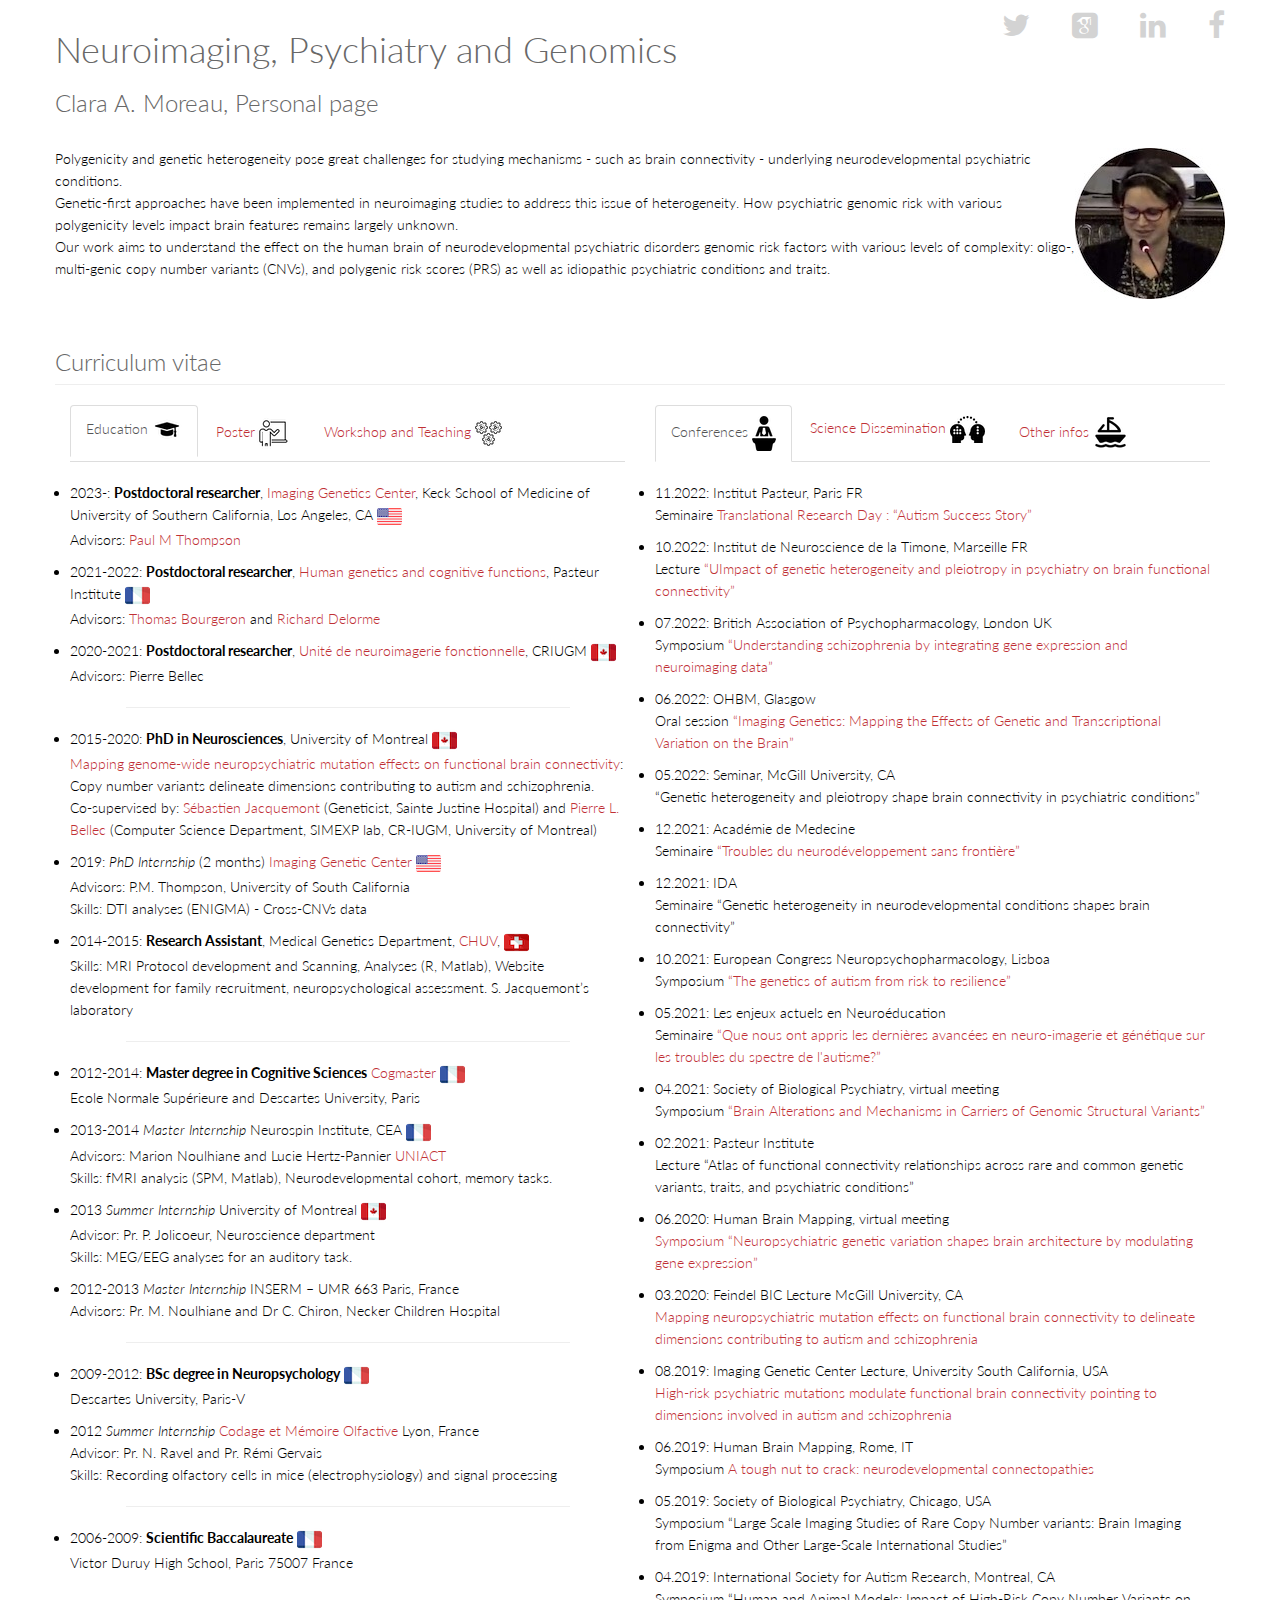
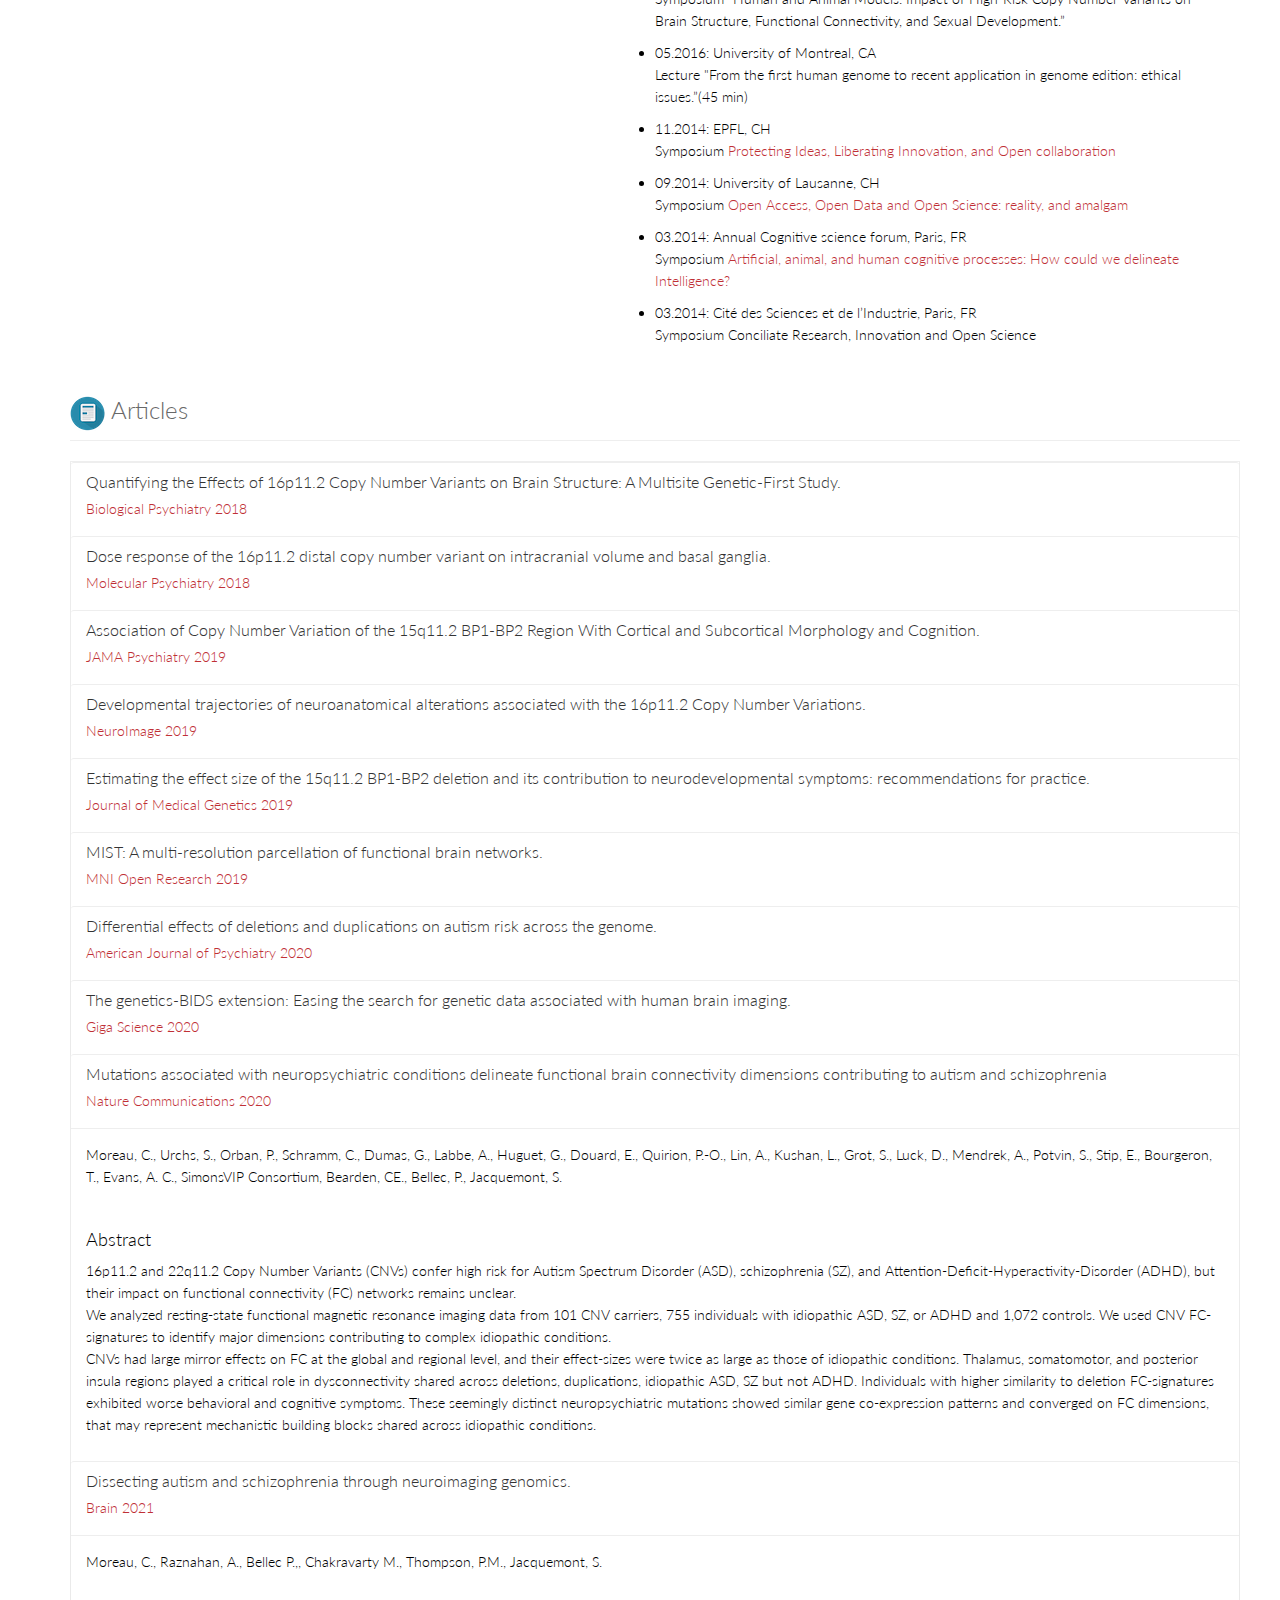
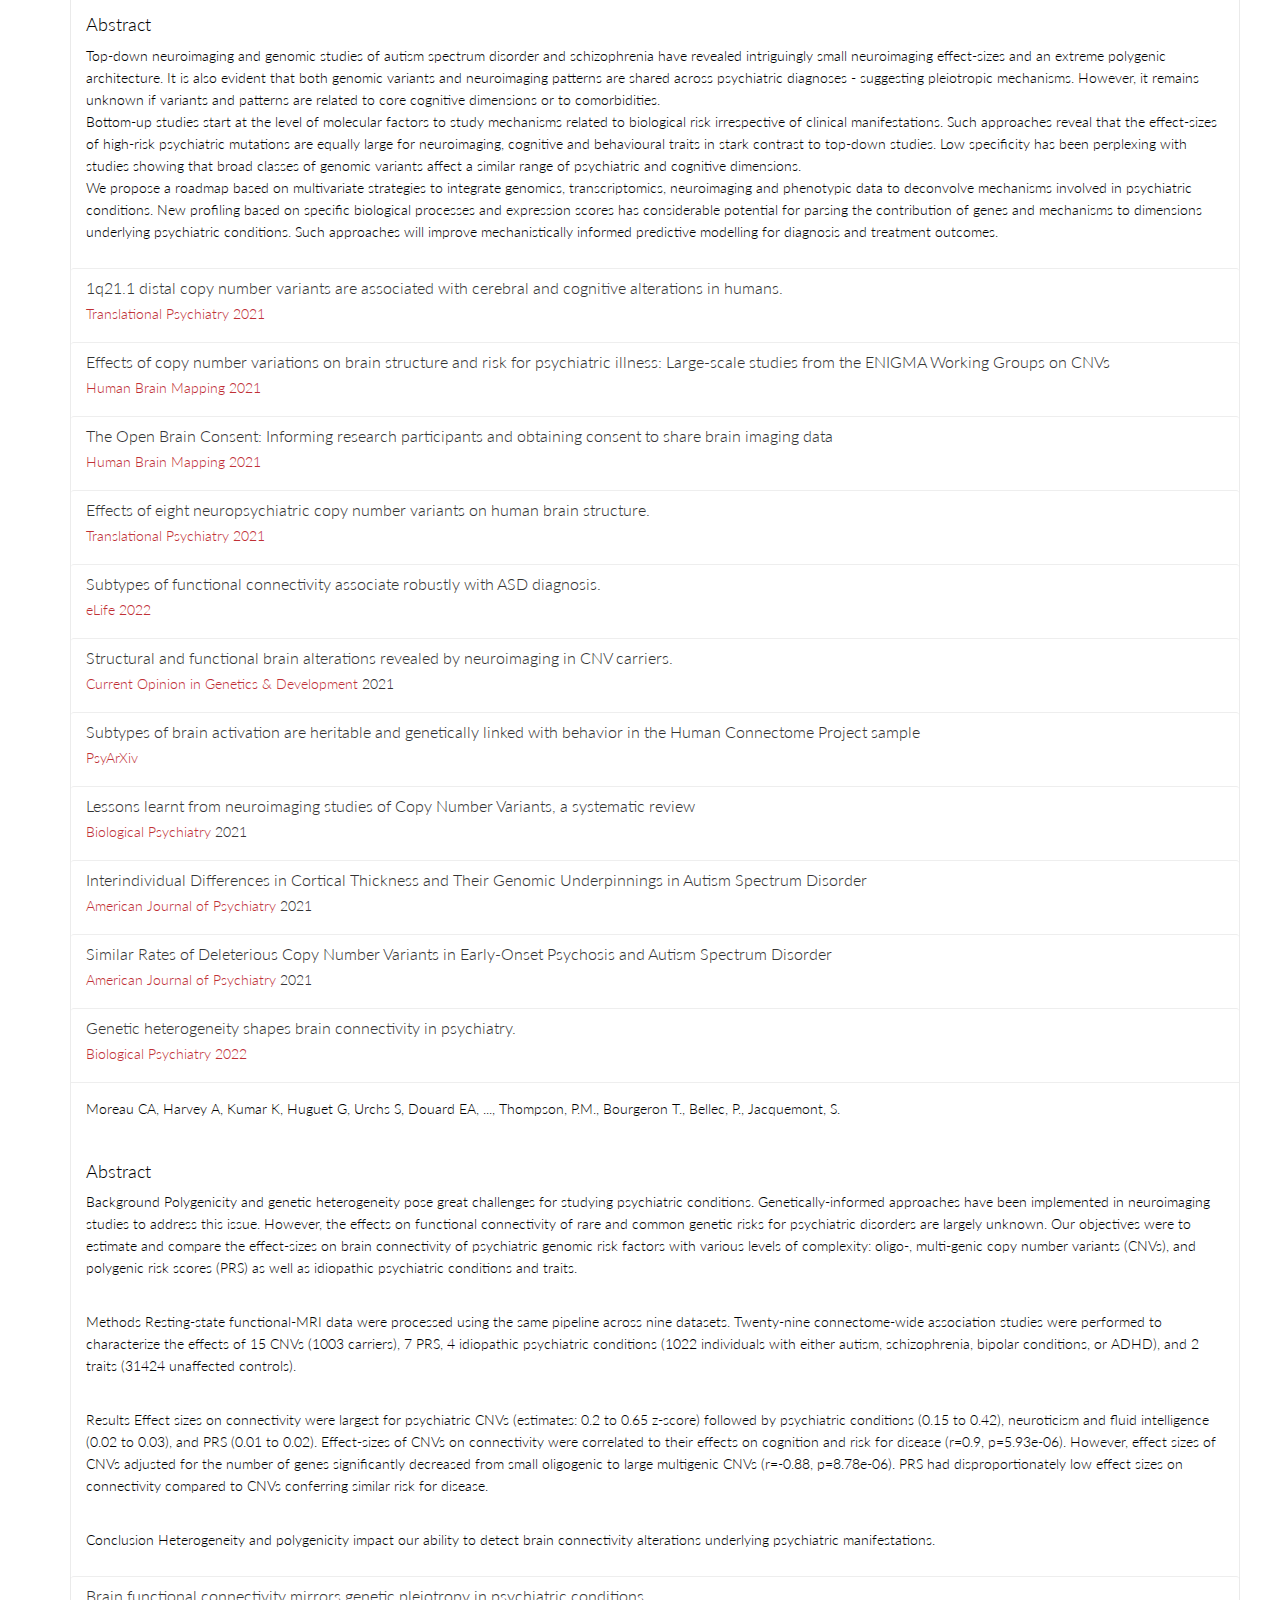
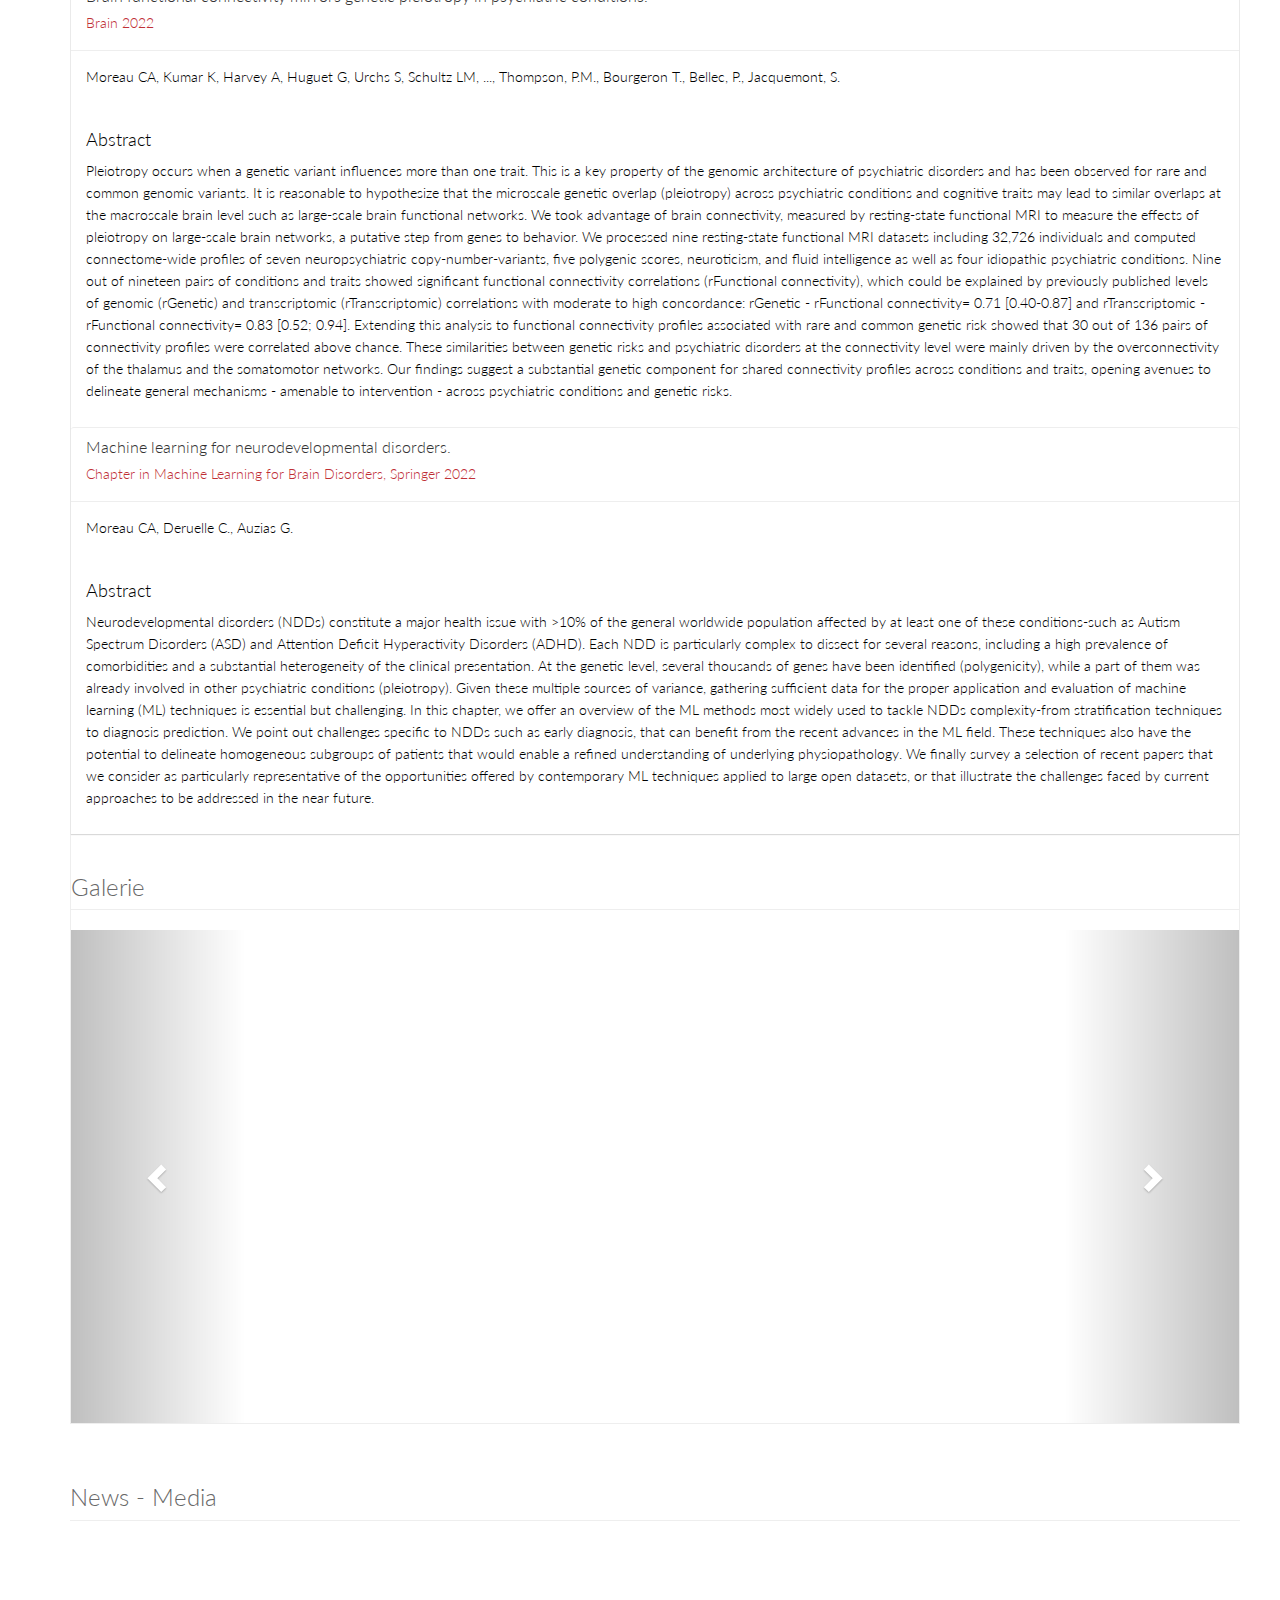
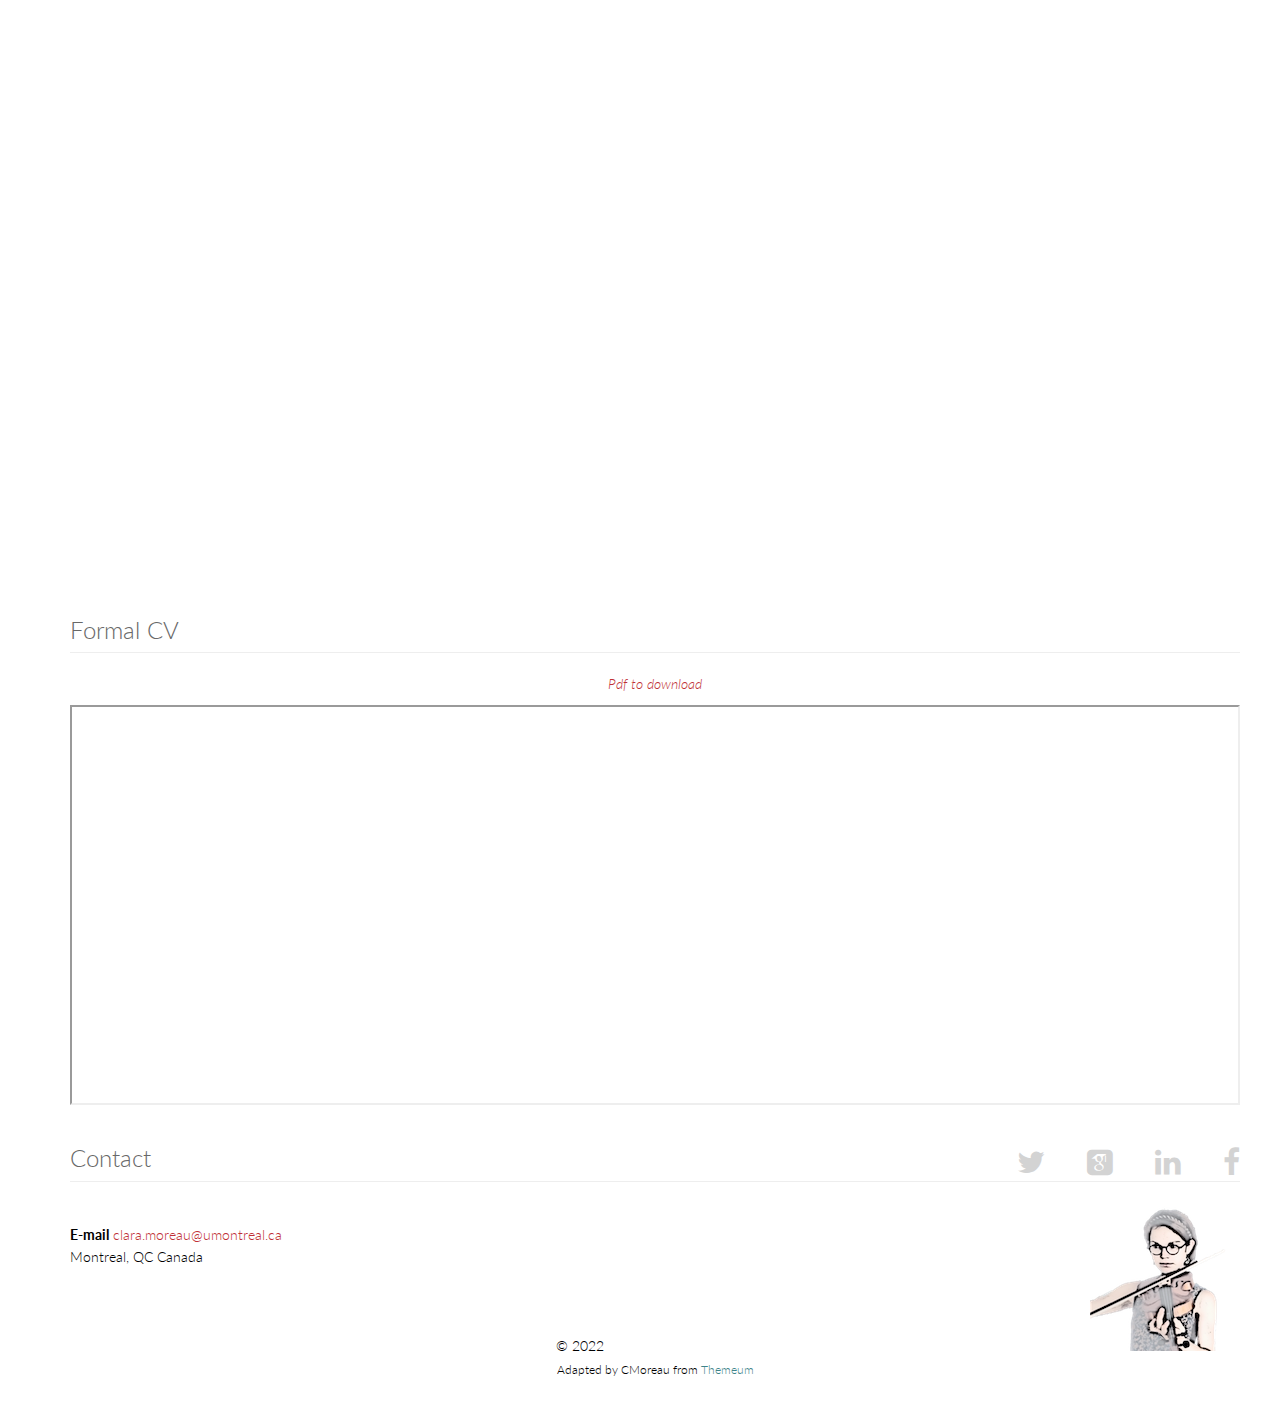
==== commit f43a2578: "Update index.html" ====
--- a/index.html
+++ b/index.html
@@ -183,10 +183,9 @@
                     
                         <div class="tab-content">
                             <div class="tab-pane fade active in" id="tab2-item1">
-				<li>07.2022: Institut de Neuroscience de la Timone, Marseille FR</li>
-				<p>Seminaire <a href="https://www.int.univ-amu.fr/posts/seminaire-de-clara-moreau">“UImpact of genetic heterogeneity and pleiotropy in psychiatry on brain functional connectivity”</a></p>				
-				
-				<li>07.2022: Institut de Neuroscience de la Timone, Marseille FR</li>
+				<li>11.2022: Institut Pasteur, Paris FR</li>
+				<p>Seminaire <a href="https://research.pasteur.fr/fr/event/translational-research-day-2022/"> Translational Research Day : “Autism Success Story”</a></p>				
+				<li>10.2022: Institut de Neuroscience de la Timone, Marseille FR</li>
 				<p>Lecture <a href="https://www.int.univ-amu.fr/posts/seminaire-de-clara-moreau">“UImpact of genetic heterogeneity and pleiotropy in psychiatry on brain functional connectivity”</a></p>				
 				<li>07.2022: British Association of Psychopharmacology, London UK</li>
 				<p>Symposium <a href="https://www.bap.org.uk/pdfs/2022_Summer_Meeting_Programme.pdf">“Understanding schizophrenia by integrating gene expression and neuroimaging data”</a></p>				
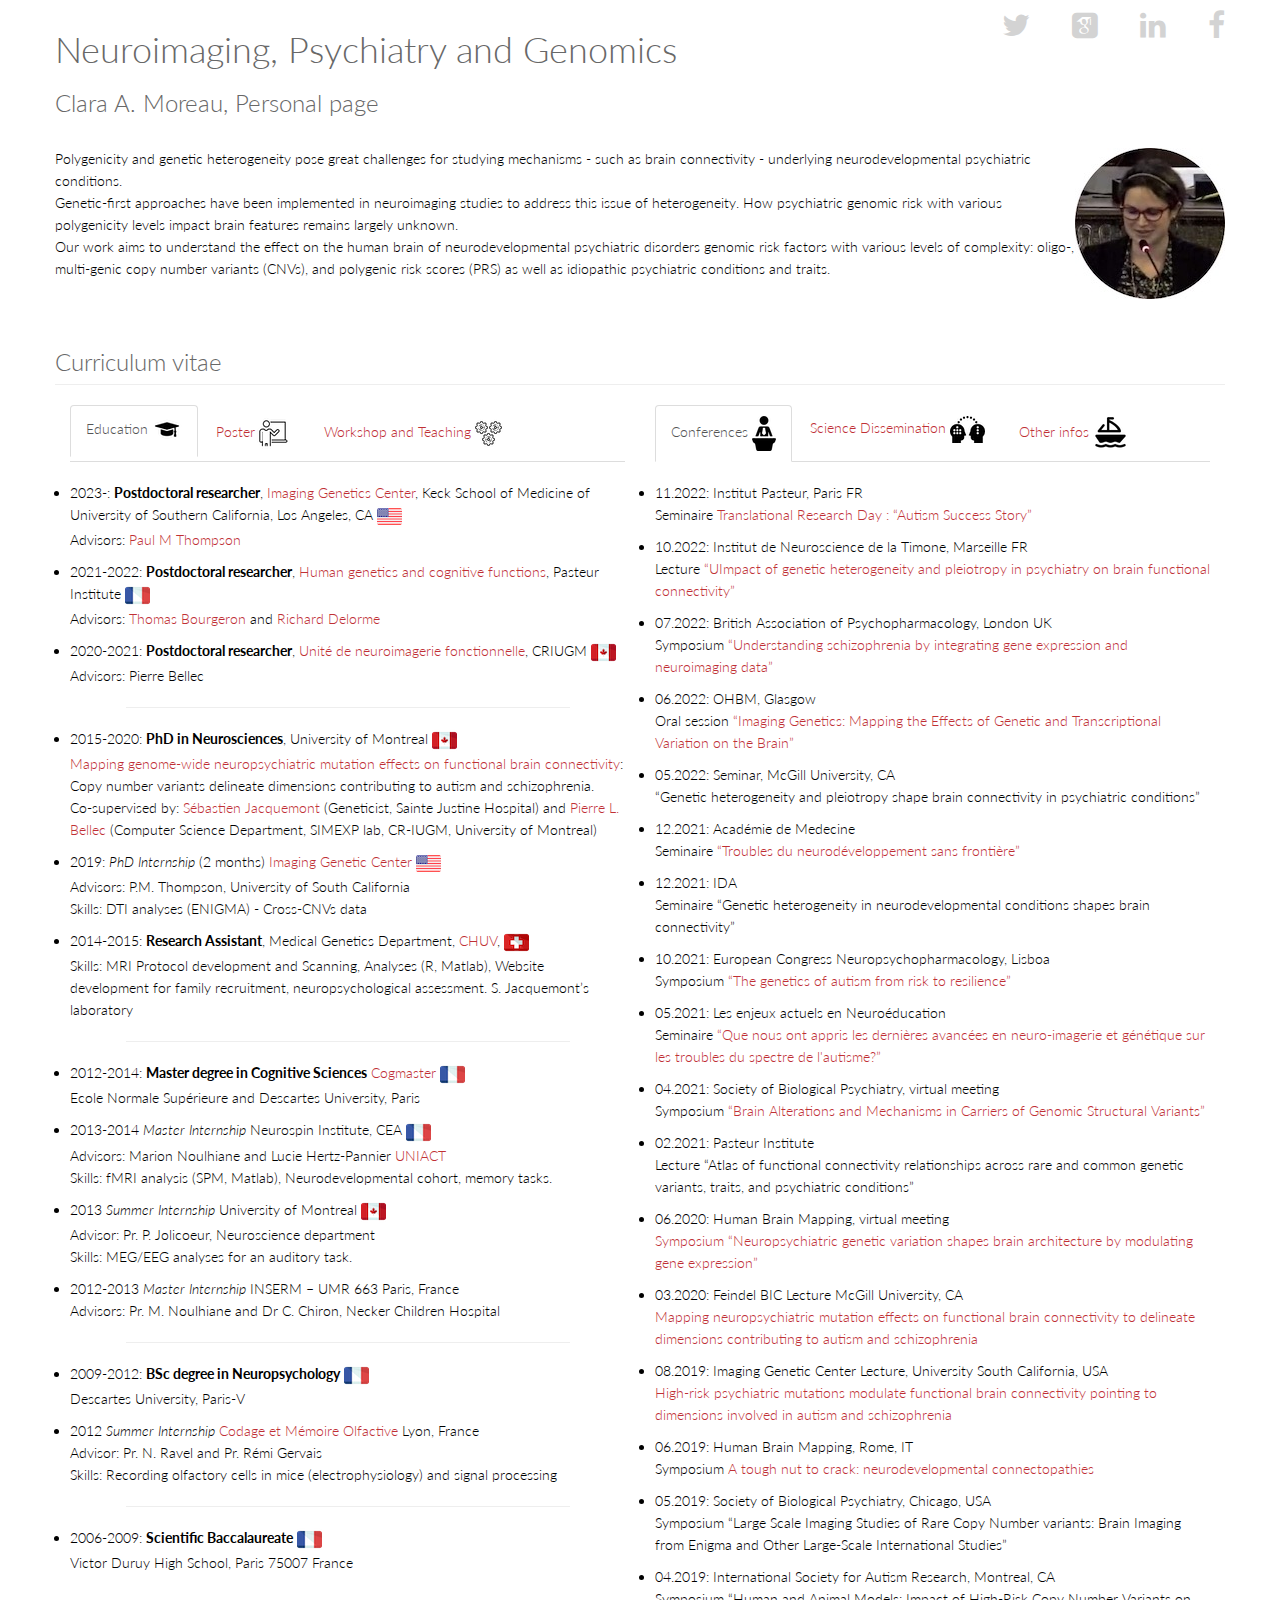
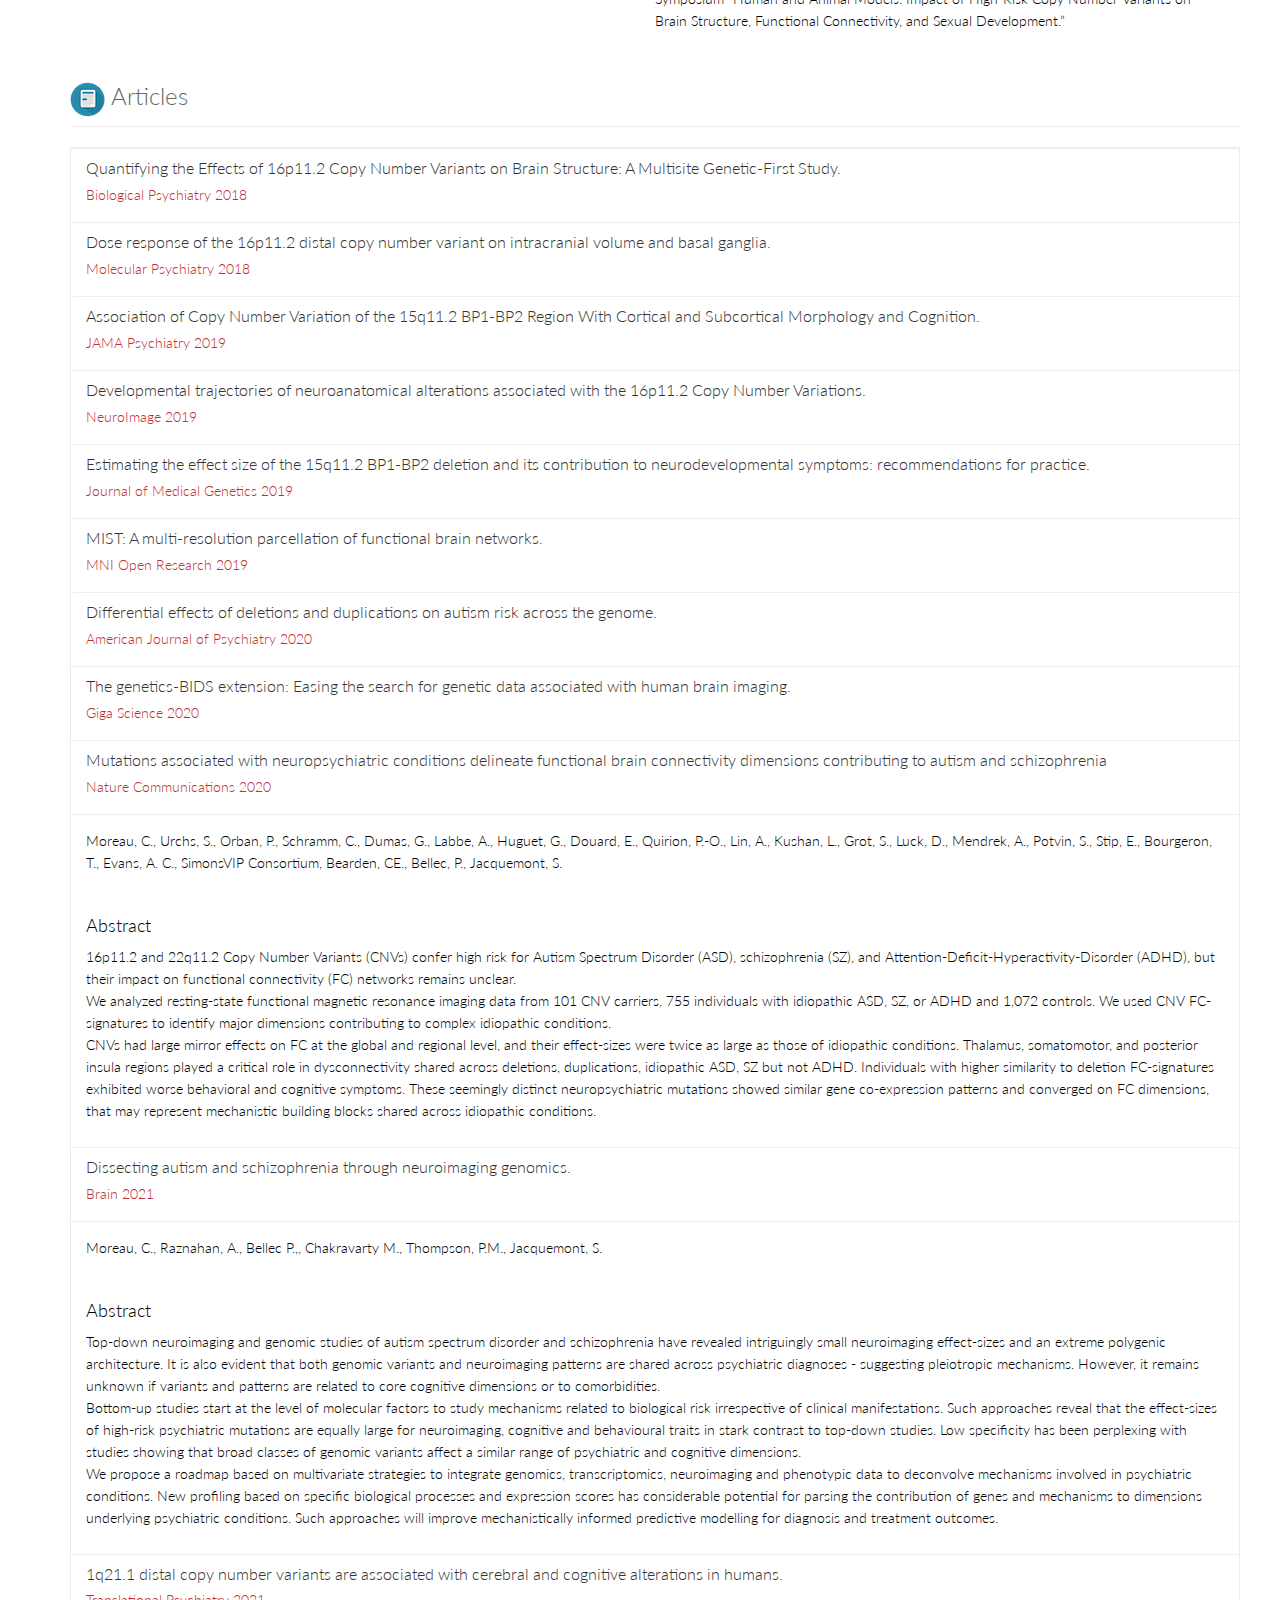
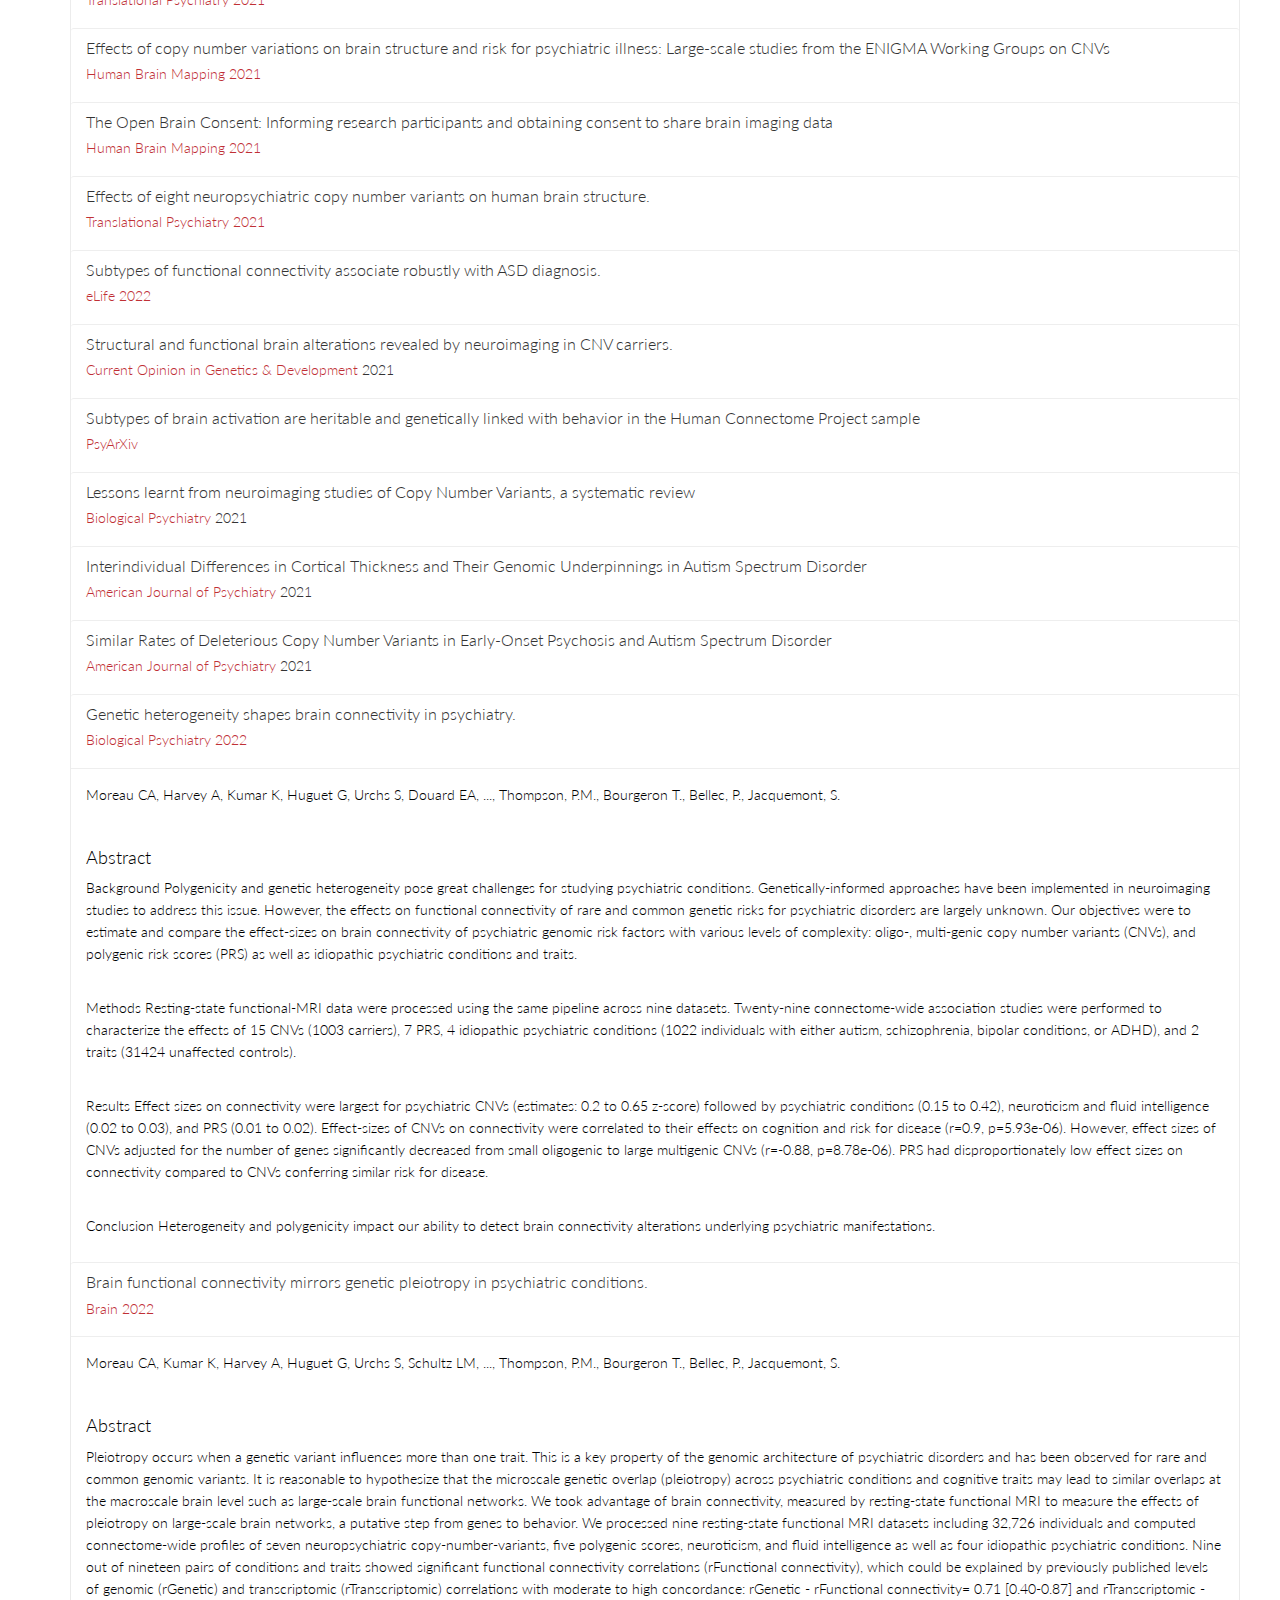
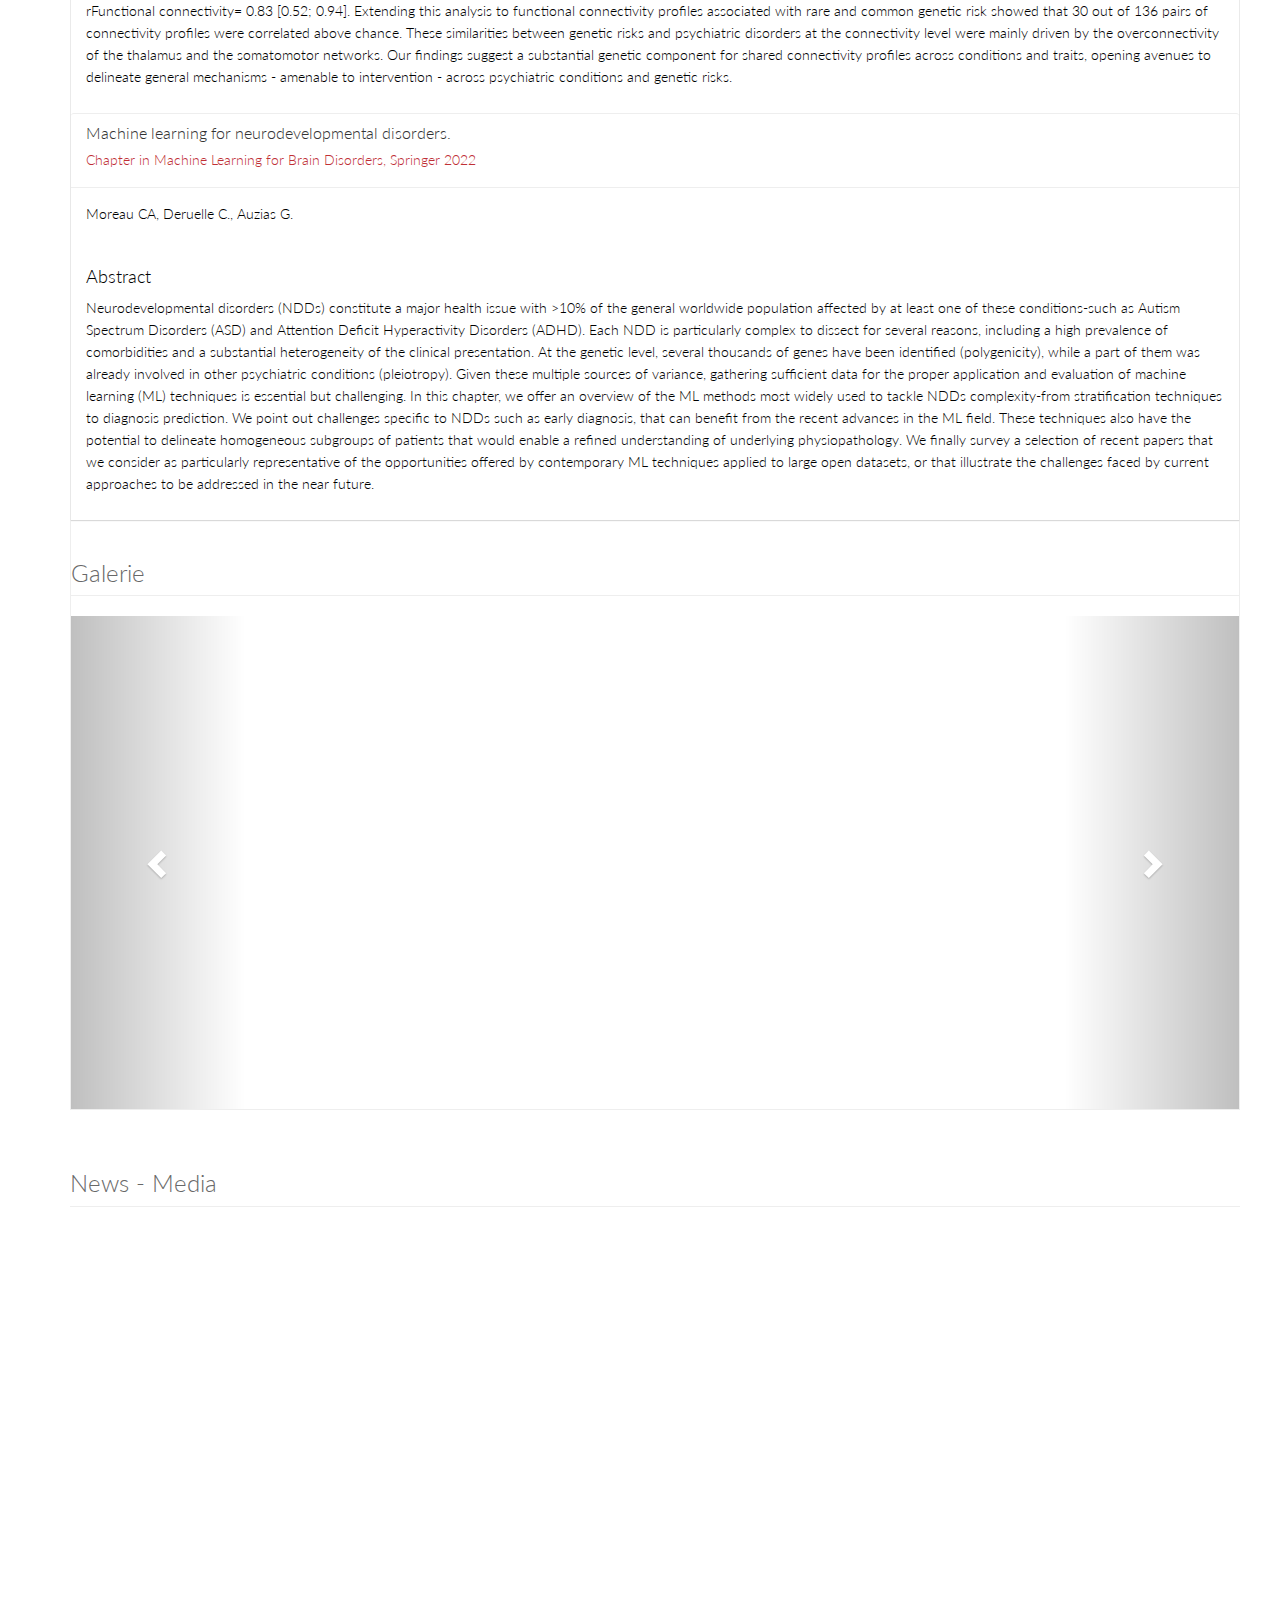
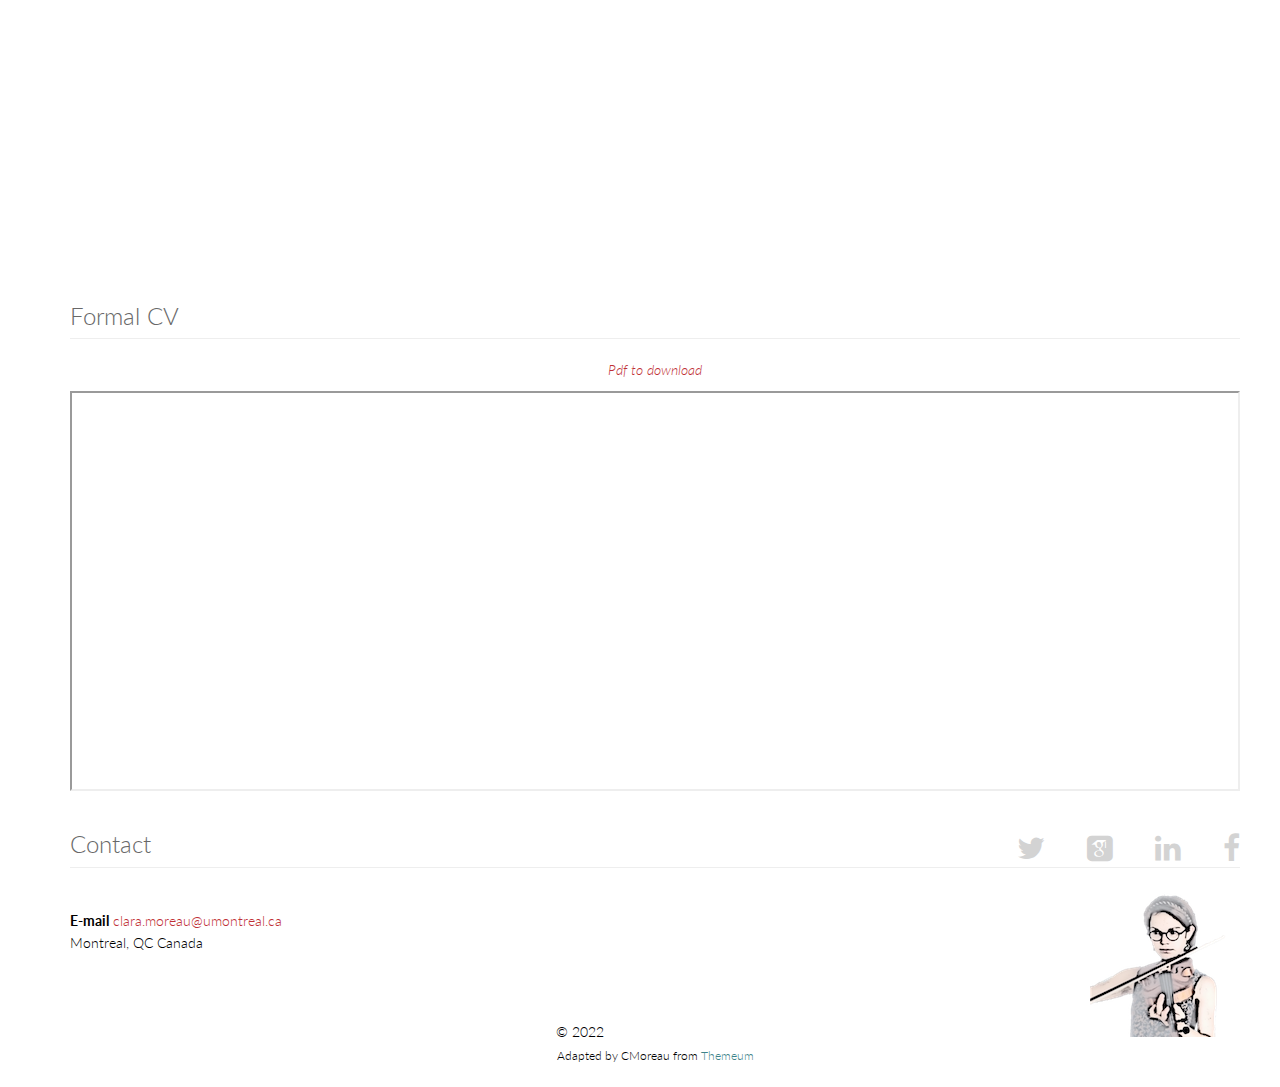
==== commit a932ddbe: "Update index.html" ====
--- a/index.html
+++ b/index.html
@@ -156,7 +156,8 @@
                                     <a href="https://psy.umontreal.ca/fileadmin/Documents/FAS/Psychologie/Documents/1-Programmes-cours/Plans_de_cours/Automne_2018/PSY3018B.pdf">Brain Imaging Techniques </a>(100 students, UdeM,  Pr. P. Bellec)</li>
                                 <li>2019 (6 months): Main supervisor of Genevieve Dumais (BSc–3rd year, Neurosciences, UdeM)</li>
                                 <li>06.2018: Instructor at the <a href="https://brainhackmtl.github.io/school2019/">Brainhack School 2018 (Imaging genetics, UdeM)</a></li>
-                                <li>2016 (3 months): Main supervisor of Agathe Casgrain-Cyr (BSc–3rd year, Bioinformatics, UdeM)</li>
+				<li>05.2016: Course, "From the first human genome to recent application in genome edition: ethical issues.” University of Montreal, CA</li>
+				<li>2016 (3 months): Main supervisor of Agathe Casgrain-Cyr (BSc–3rd year, Bioinformatics, UdeM)</li>
                                 <HR size=1 align=center width="80%">    
                                 <h3>Reviewing</h3>
 				<li>2022: Thesis committee of Dominika Slušná (University of Pompeu-Fabra, Barcelona)</li>	
@@ -217,16 +218,7 @@
                                 <p>Symposium “Large Scale Imaging Studies of Rare Copy Number variants: Brain Imaging from Enigma and Other Large-Scale International Studies”</p>
                                 <li>04.2019: International Society for Autism Research, Montreal, CA</li>
                                 <p>Symposium “Human and Animal Models: Impact of High-Risk Copy Number Variants on Brain Structure, Functional Connectivity, and Sexual Development.”</p>        
-                                <li>05.2016: University of Montreal, CA</li>
-                                <p>Lecture "From the first human genome to recent application in genome edition: ethical issues.”(45 min)</p>  
-                                <li>11.2014: EPFL, CH</li>
-                                <p>Symposium <a href="https://www.epfl-innovationpark.ch/epfled2015/protecting-ideas-liberating-innovation/">Protecting Ideas, Liberating Innovation, and Open collaboration</a></p>              
-                                <li>09.2014: University of Lausanne, CH</li>
-                                <p>Symposium <a href="https://www.youtube.com/watch?v=fs4-xMb-4Kc&feature=youtu.be">Open Access, Open Data and Open Science: reality, and amalgam</a></p> 
-                                <li>03.2014: Annual Cognitive science forum, Paris, FR</li>
-                                <p>Symposium <a href="https://www.youtube.com/watch?v=CHJVMPAQcXo">Artificial, animal, and human cognitive processes: How could we delineate Intelligence?</a></p> 
-                                <li>03.2014: Cité des Sciences et de l’Industrie, Paris, FR</li>
-                                <p>Symposium Conciliate Research, Innovation and Open Science</p> 
+
                             </div>
                             
                             <div class="tab-pane fade" id="tab2-item2">
@@ -260,6 +252,14 @@
                                 <li>2014-2015: Board member of <a href="http://lapaillasse.org/presentation">La Paillasse</a></li>
 				 <p>Citizen lab in Paris</p>
                                 <li>06.2015: Open innovation <a href="https://www.liftglobal.org/about">Lift Conference</a>, Shanghai, China</li>
+				<li>11.2014: EPFL, CH</li>
+                                <p>Symposium <a href="https://www.epfl-innovationpark.ch/epfled2015/protecting-ideas-liberating-innovation/">Protecting Ideas, Liberating Innovation, and Open collaboration</a></p>              
+                                <li>09.2014: University of Lausanne, CH</li>
+                                <p>Symposium <a href="https://www.youtube.com/watch?v=fs4-xMb-4Kc&feature=youtu.be">Open Access, Open Data and Open Science: reality, and amalgam</a></p> 
+                                <li>03.2014: Annual Cognitive science forum, Paris, FR</li>
+                                <p>Symposium <a href="https://www.youtube.com/watch?v=CHJVMPAQcXo">Artificial, animal, and human cognitive processes: How could we delineate Intelligence?</a></p> 
+                                <li>03.2014: Cité des Sciences et de l’Industrie, Paris, FR</li>
+                                <p>Symposium Conciliate Research, Innovation and Open Science</p> 
                                 <li>03.2013: Co-organizer of the annual french <a href="https://www.youtube.com/watch?v=CHJVMPAQcXo">Cognitive sciences Forum</a></li>
                                 <p>Consciousness process of intelligence across the animal, the human, and the computer</p>
                                 <li>2013-2015: Secretary of <a href="http://hackyourphd.org/qui-sommes-nous/">Hack your PhD</a> association</li>
@@ -267,6 +267,10 @@
                                 <p>Open Knowledge Conference, Geneva, Switzerland</p>
                                 <li>2012-2015: Active member of “Cognivence” and <a href="https://fresco.scicog.fr/valorisation">FRESCO</a> » </li>
                                 <p>French Federation of Cognitive Science students)</p>
+				    
+				    
+				 
+               
 
                             </div>
                             <div class="tab-pane fade" id="tab2-item3">
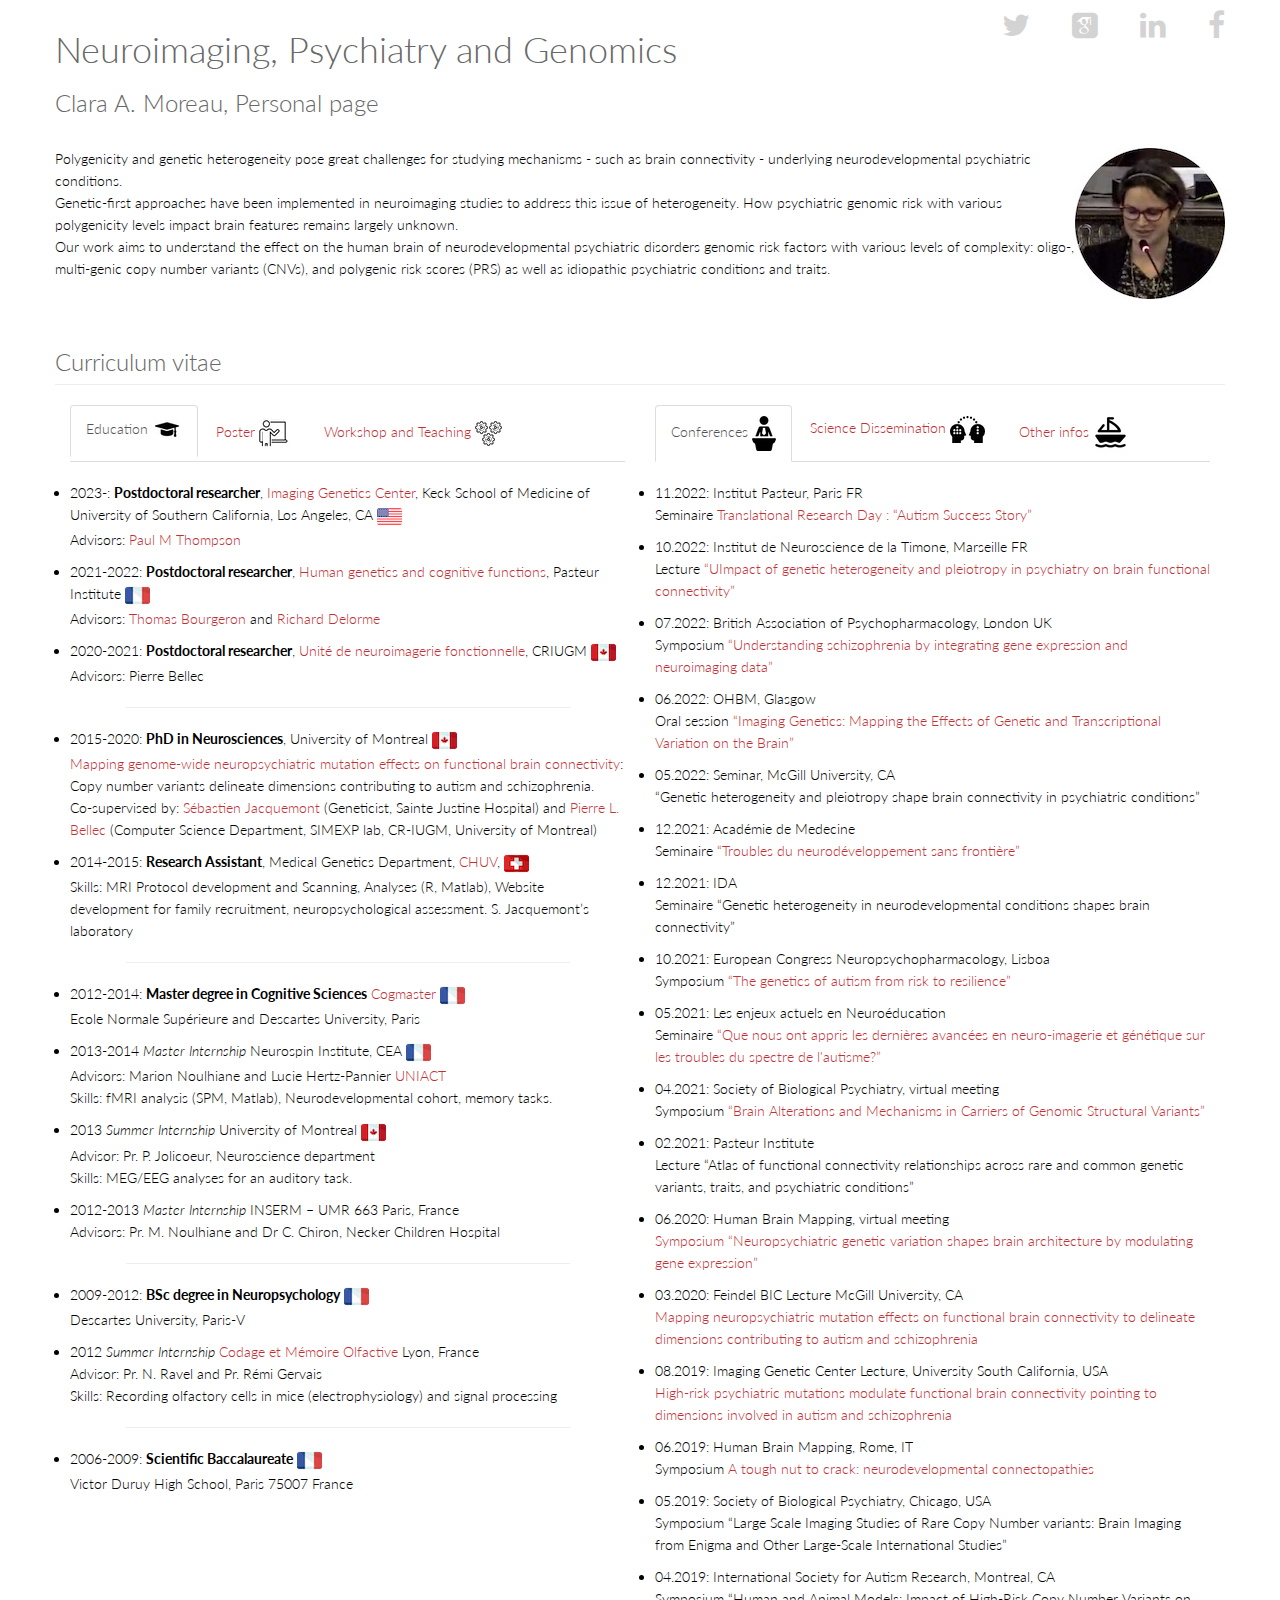
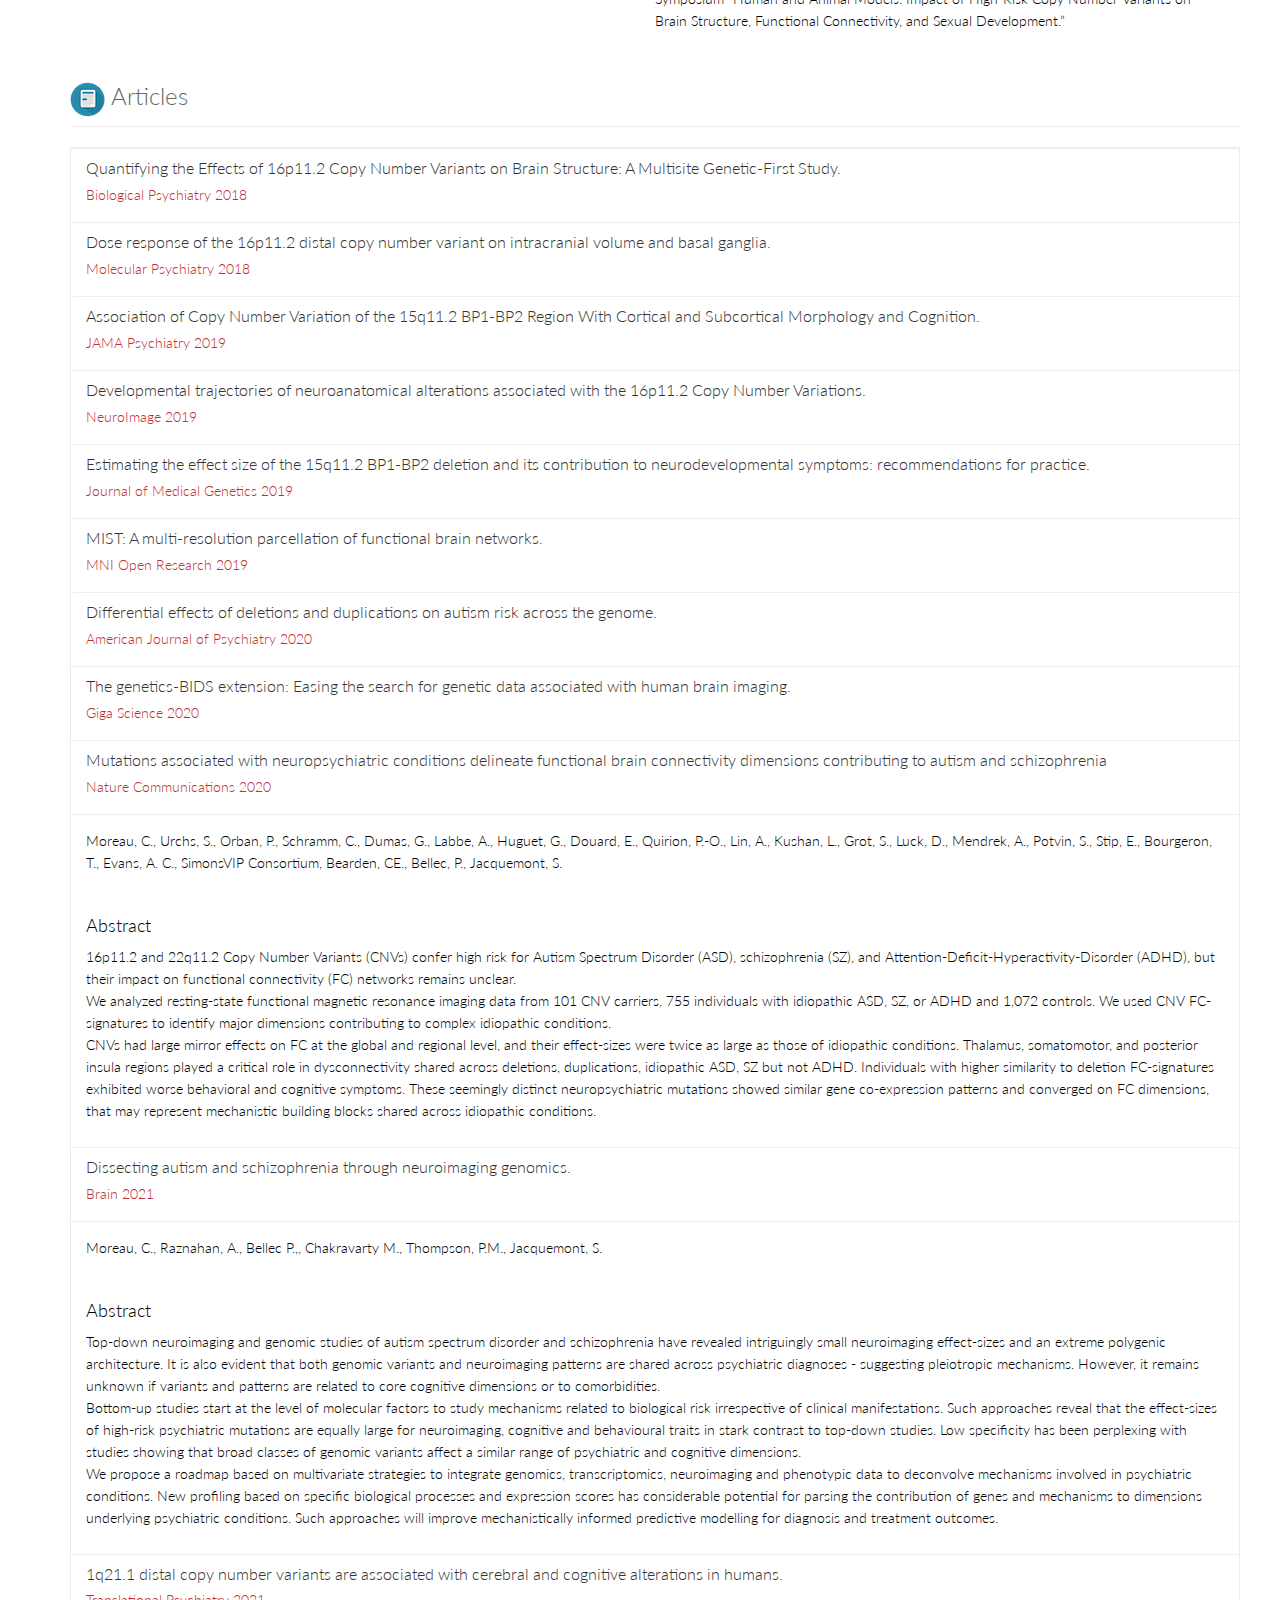
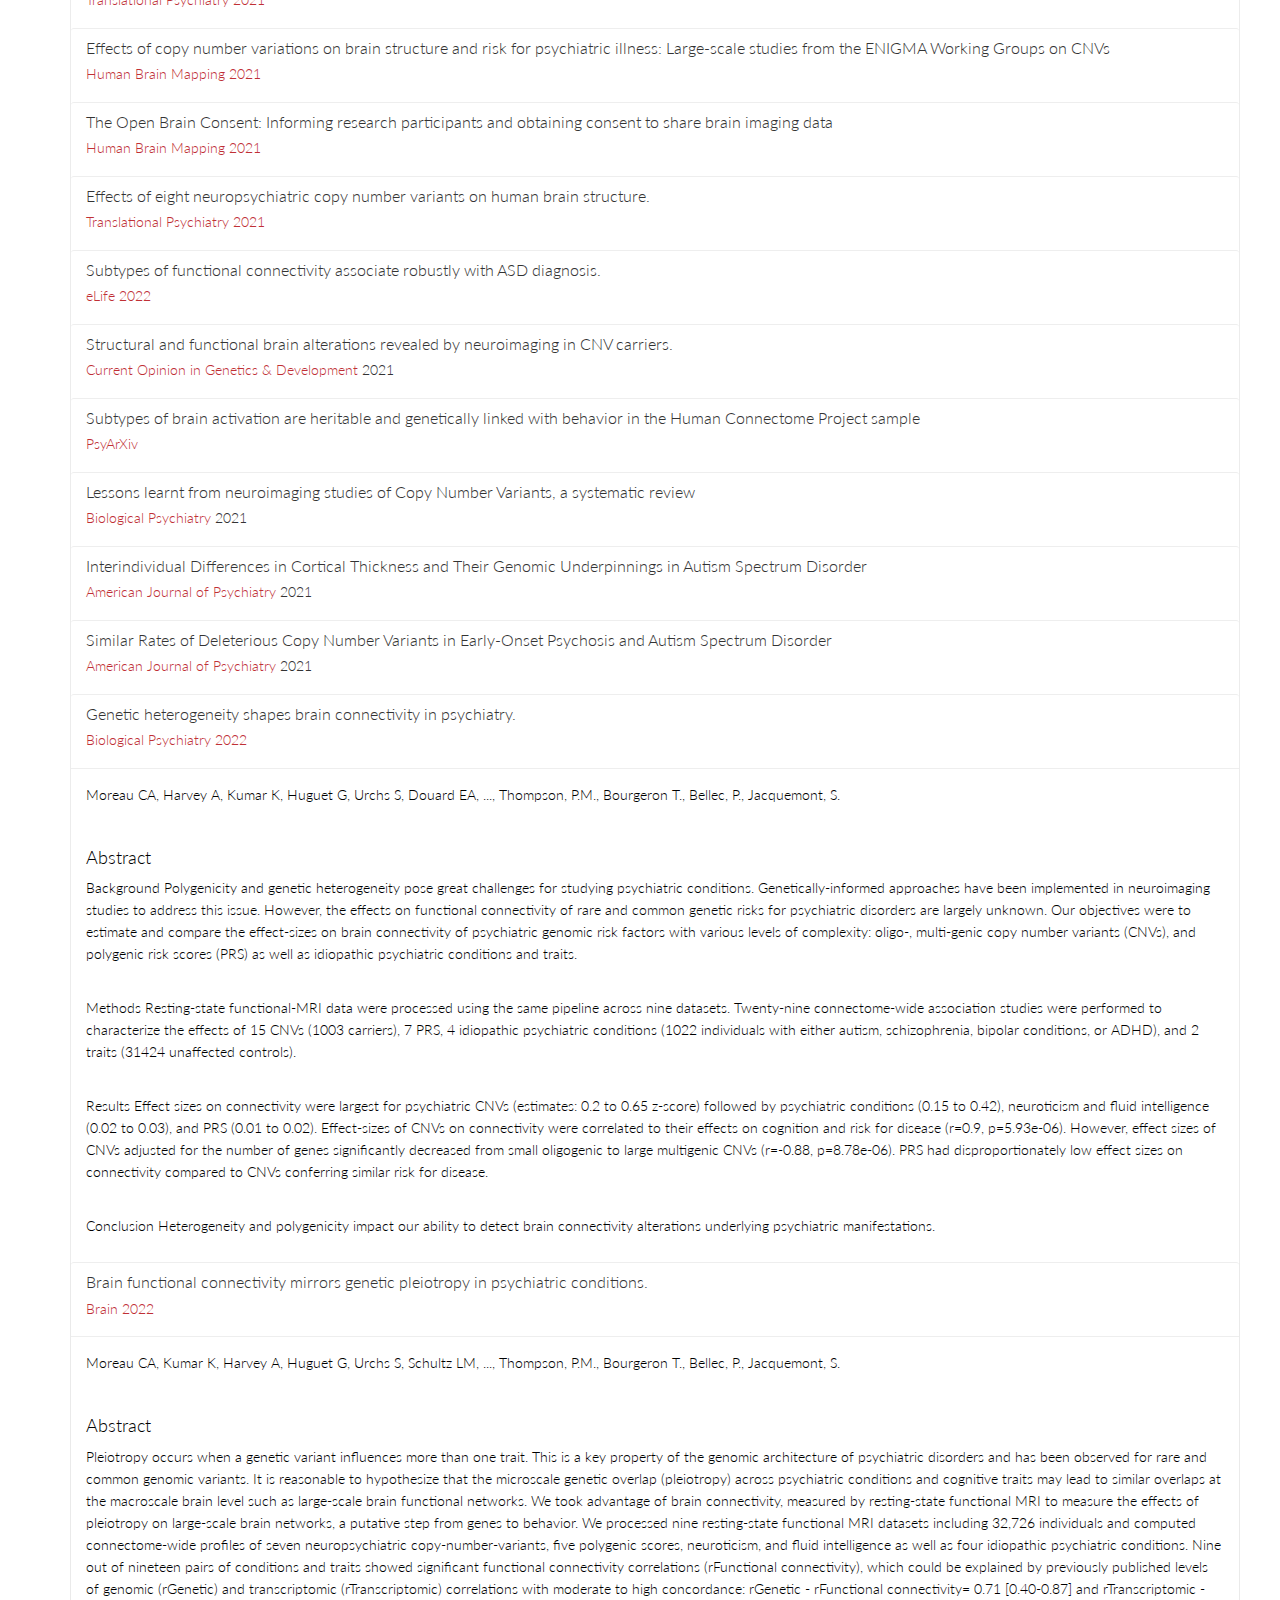
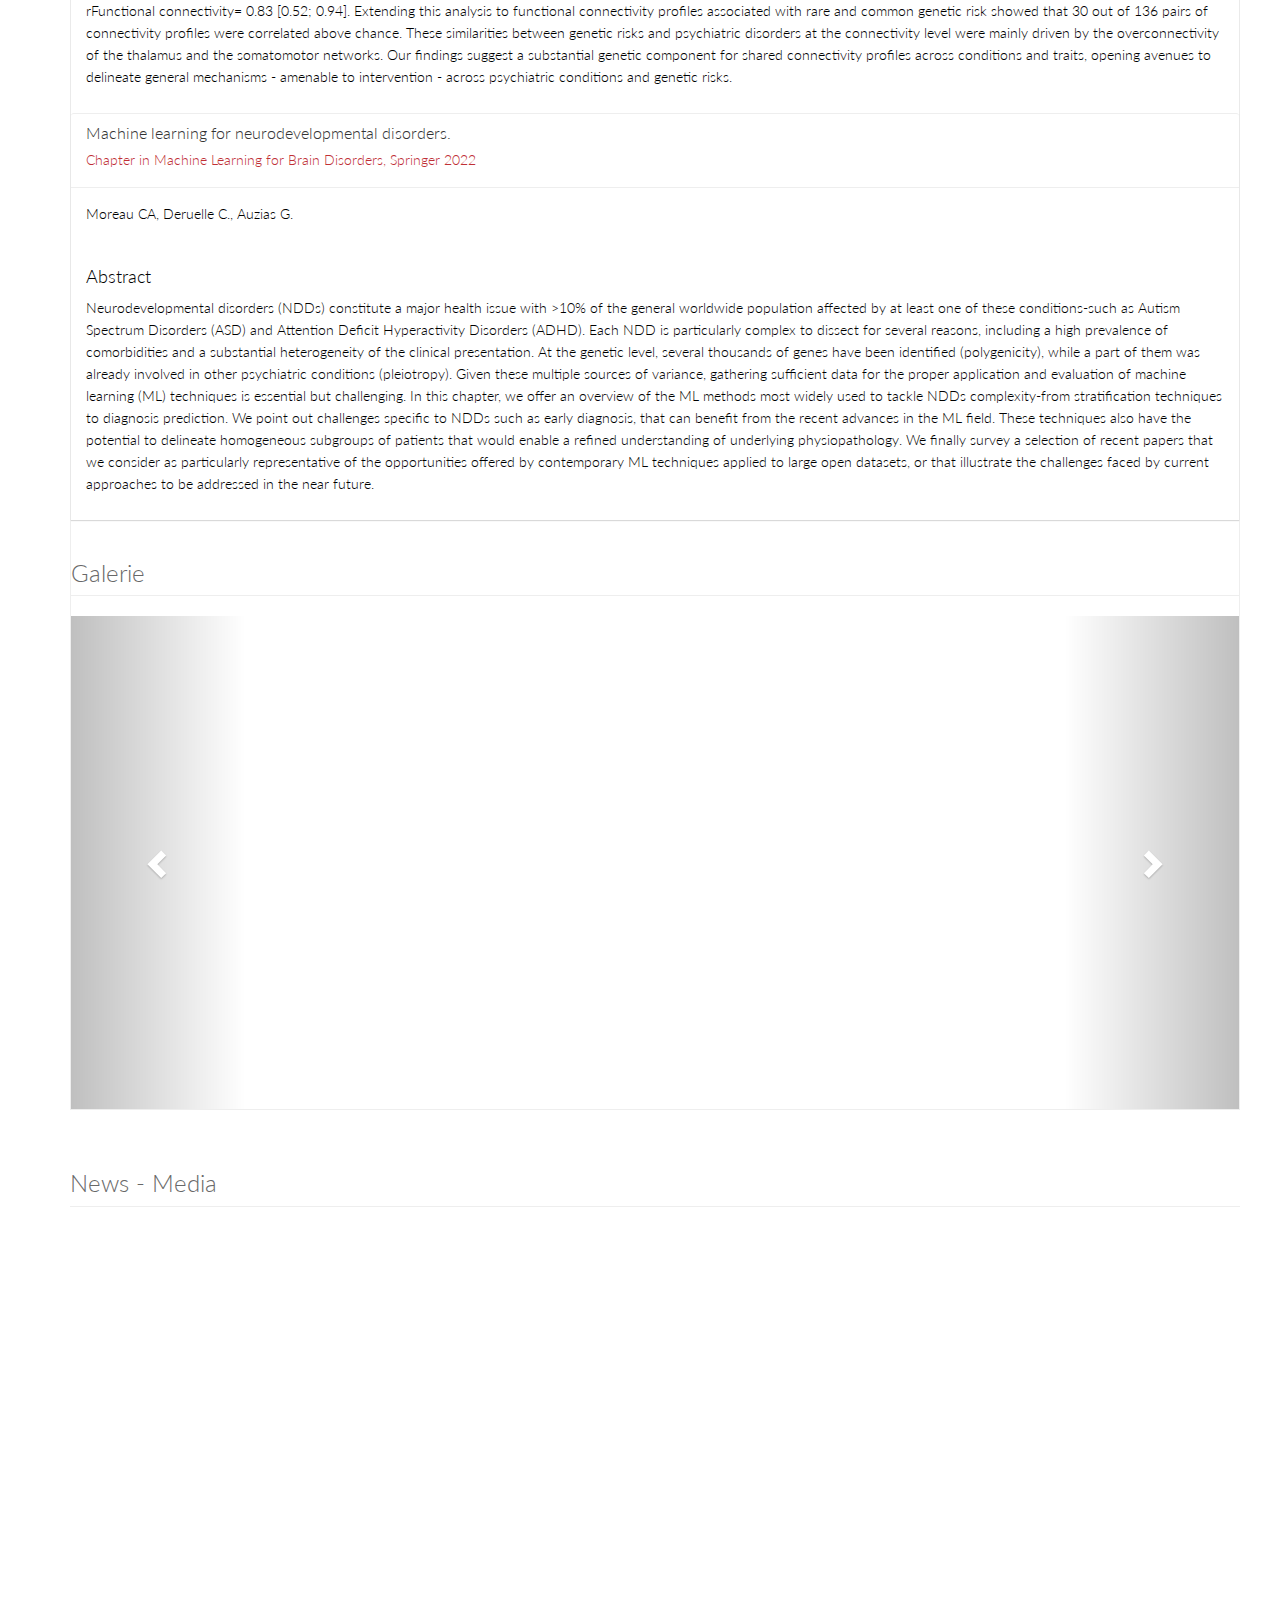
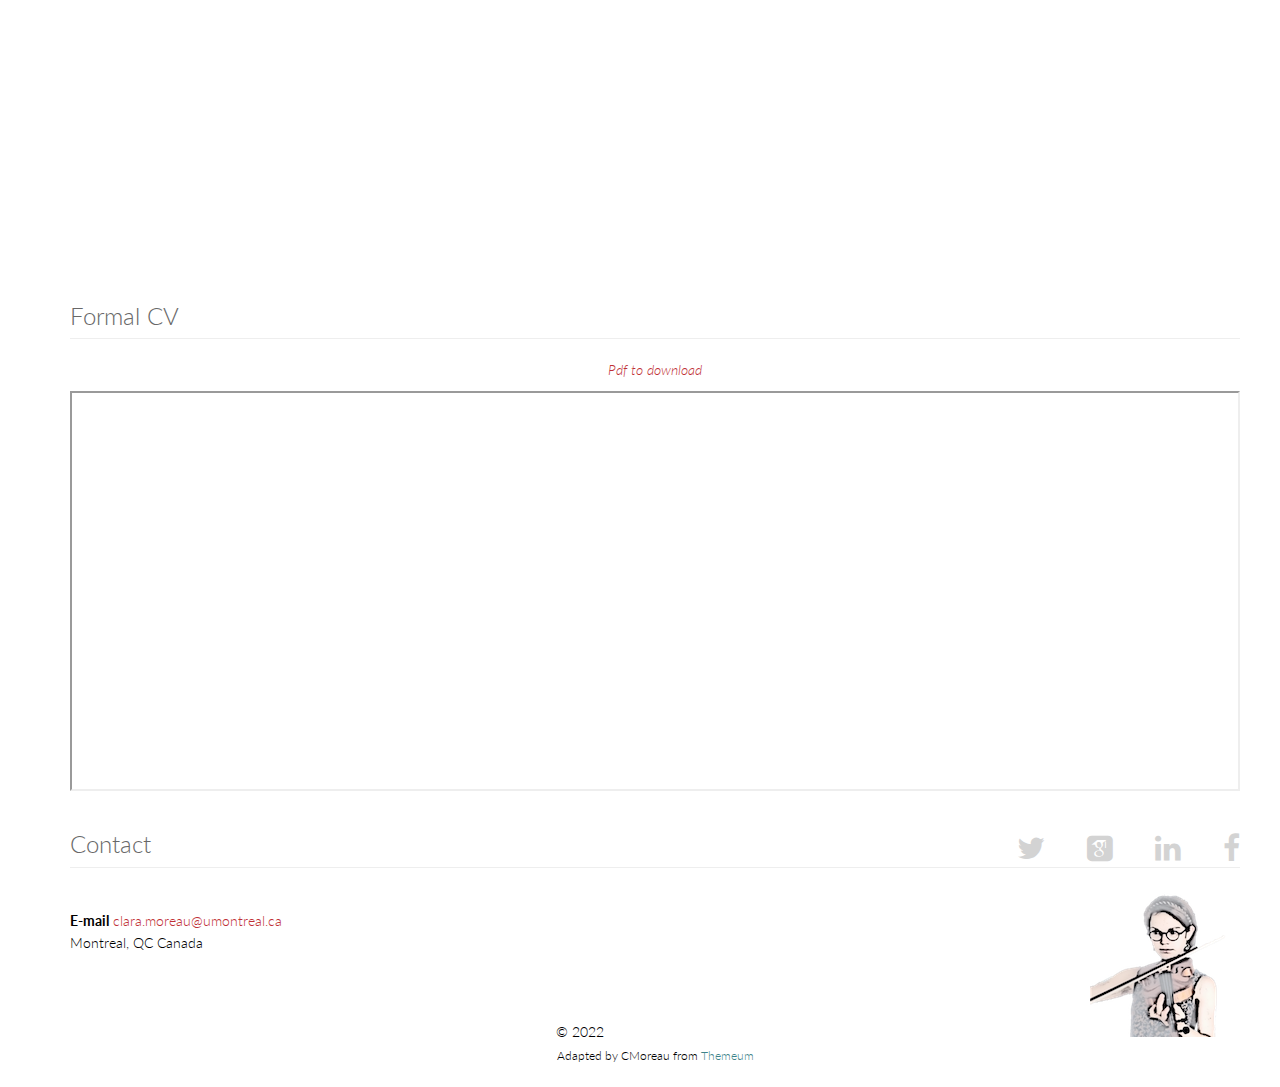
==== commit b7a5783b: "Update index.html" ====
--- a/index.html
+++ b/index.html
@@ -82,9 +82,6 @@
 				<li>2015-2020: <b>PhD in Neurosciences</b>,  University of Montreal <img src="images/ca.png"></li>
                                 <p><a href="https://papyrus.bib.umontreal.ca/xmlui/handle/1866/24592">Mapping genome-wide neuropsychiatric mutation effects on functional brain connectivity</a>: Copy number variants delineate dimensions contributing to autism and schizophrenia.<br>
                                 Co-supervised by: <a href="https://recherche.chusj.org/fr/Axes-de-recherche/Bio?id=97a89db2-d642-4ad8-a857-058b0a6d088d">Sébastien Jacquemont</a> (Geneticist, Sainte Justine Hospital) and <a href="https://simexp.github.io/lab-website/">Pierre L. Bellec</a> (Computer Science Department, SIMEXP lab, CR-IUGM, University of Montreal)</p>
-                                <li>2019: <i>PhD Internship</i> (2 months) <a href="https://igc.ini.usc.edu/">Imaging Genetic Center</a> <img src="images/usa.png"></li>
-                                <p>Advisors: P.M. Thompson, University of South California<br>
-                                Skills: DTI analyses (ENIGMA) - Cross-CNVs data</p>
                                 <li>2014-2015: <b>Research Assistant</b>, Medical Genetics Department, <a href="https://www.chuv.ch/fr/chuv-home/">CHUV</a>, <img src="images/ch.png"></li>
                                 <p>Skills: MRI Protocol development and Scanning, Analyses (R, Matlab), Website development for family recruitment, neuropsychological assessment. S. Jacquemont’s laboratory</p>
                                 <HR size=1 align=center width="80%">
@@ -222,9 +219,9 @@
                             </div>
                             
                             <div class="tab-pane fade" id="tab2-item2">
-                               <li>09.2022: <a href="https://soutenir.pasteur.fr/jeuneschercheurs/">De générations en générations, la recherche avance</a></li> 
+                               <li>11.2022: <a href="https://soutenir.pasteur.fr/jeuneschercheurs/">De générations en générations, la recherche avance</a></li> 
 				<p>Campagne de l'institut Pasteur</p>
-				<li>09.2022: <a href="https://www.spectrumnews.org/news/autisms-genetic-heterogeneity-evident-in-brain-connectivity-patterns/">Simons Foundation Autism Research Initiative</a></li> 
+				<li>10.2022: <a href="https://www.spectrumnews.org/news/autisms-genetic-heterogeneity-evident-in-brain-connectivity-patterns/">Simons Foundation Autism Research Initiative</a></li> 
 				<p>Autism’s genetic heterogeneity evident in brain connectivity patterns </p>
 				<li>09.2022: <a href="https://ifmneuro.wixsite.com/ifm-young-researcher/blank-2">IFM Young Researchers Day</a></li> 
 				<p>Round Table</p>
@@ -479,7 +476,7 @@
                                     The genetics-BIDS extension: Easing the search for genetic data associated with human brain imaging.
                                 </a>
                                 
-                                <h5> <a target="_blank" href="https://bids-specification.readthedocs.io/en/v1.3.0/04-modality-specific-files/08-genetic-descriptor.html">Giga Science 2020</a></h5>
+                                <h5> <a target="_blank" href="https://academic.oup.com/gigascience/article/9/10/giaa104/5928221">Giga Science 2020</a></h5>
                                 <div class='altmetric-embed' data-badge-type='4' data-doi="10.1093/gigascience/giaa104"></div>
 
                             </h4>
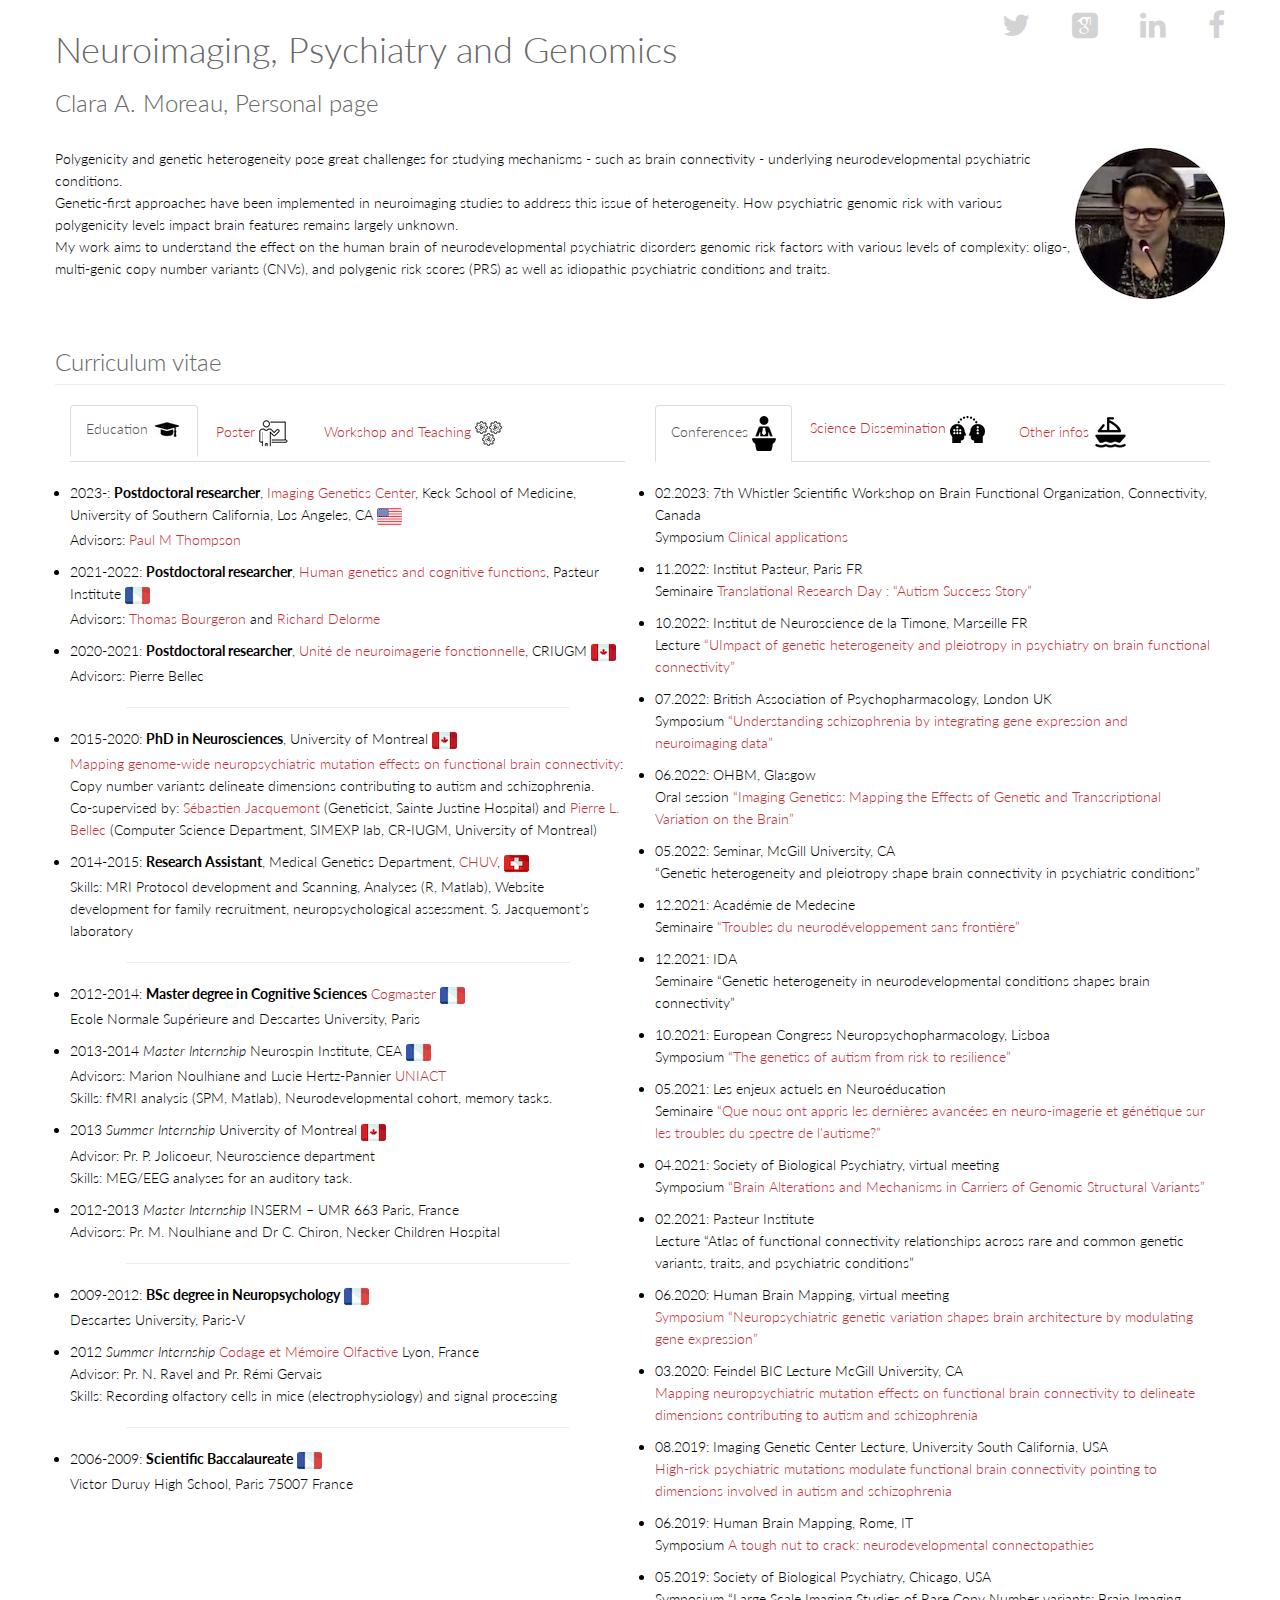
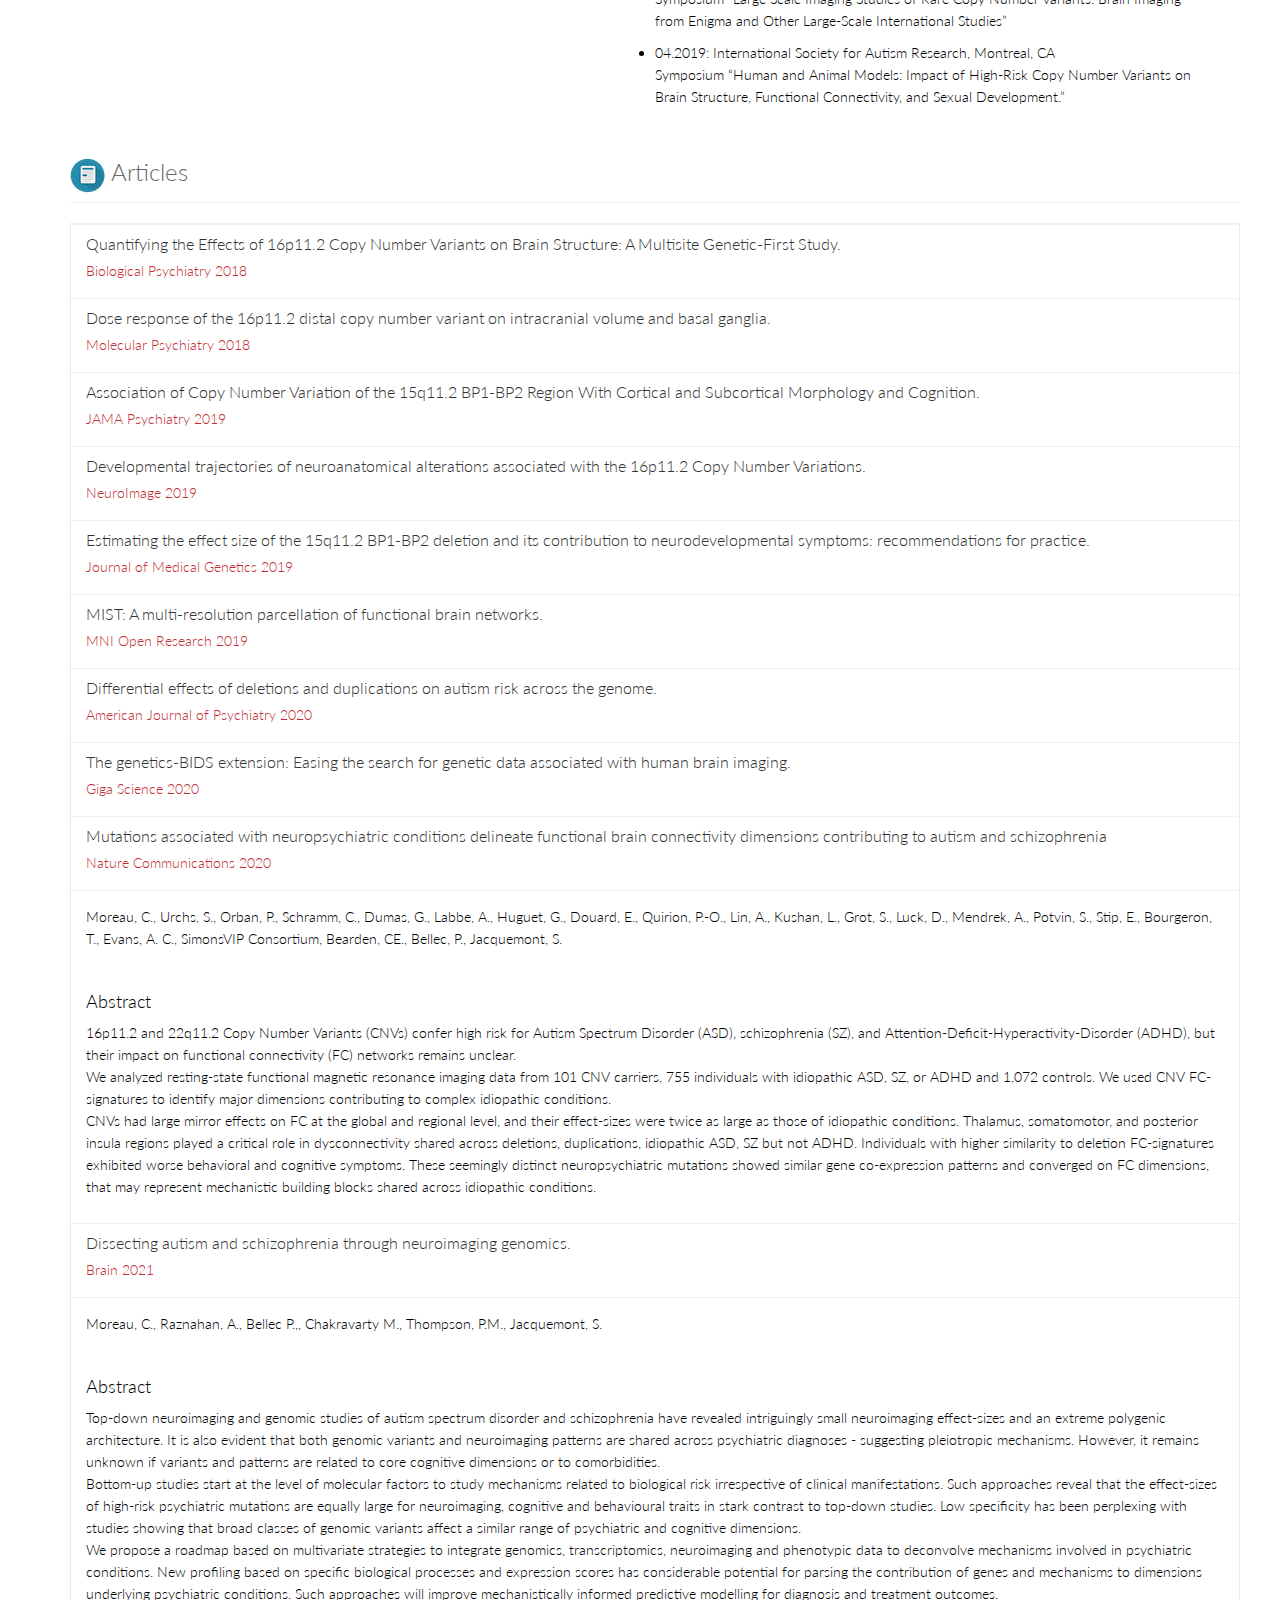
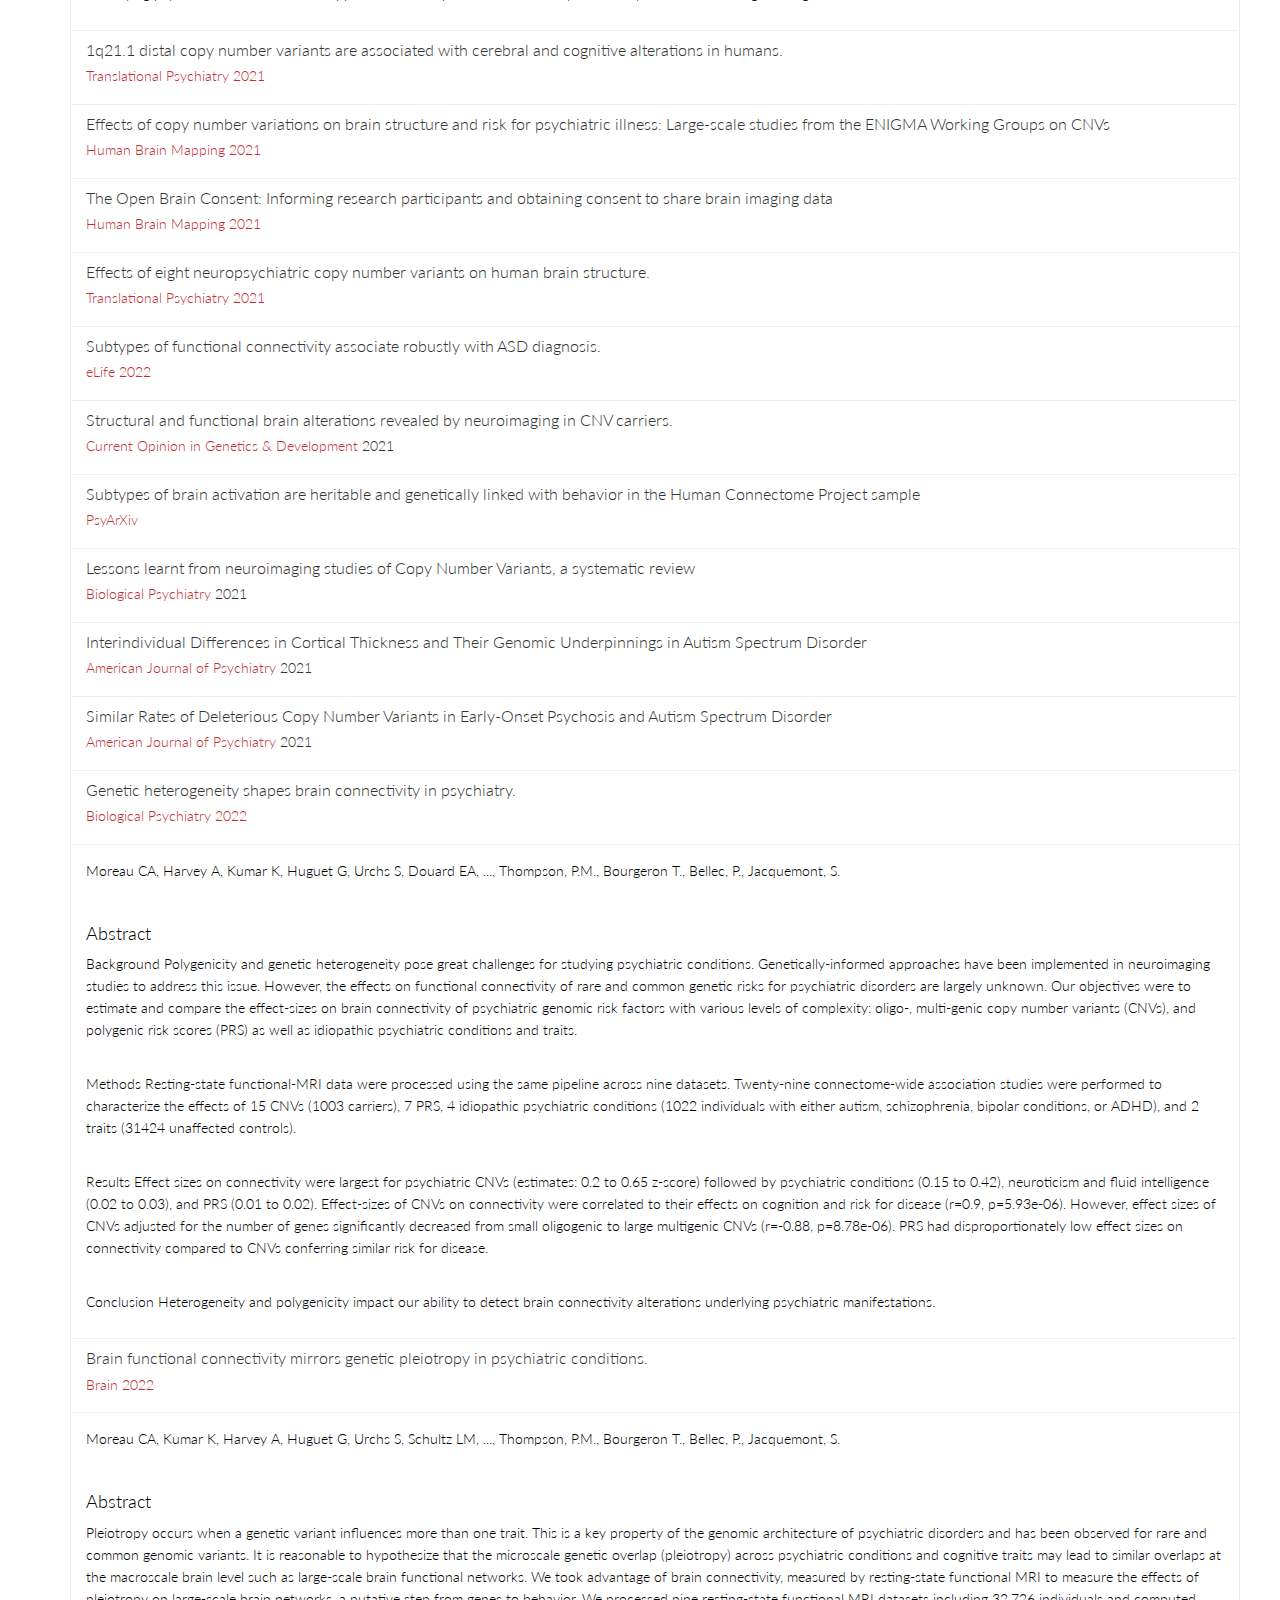
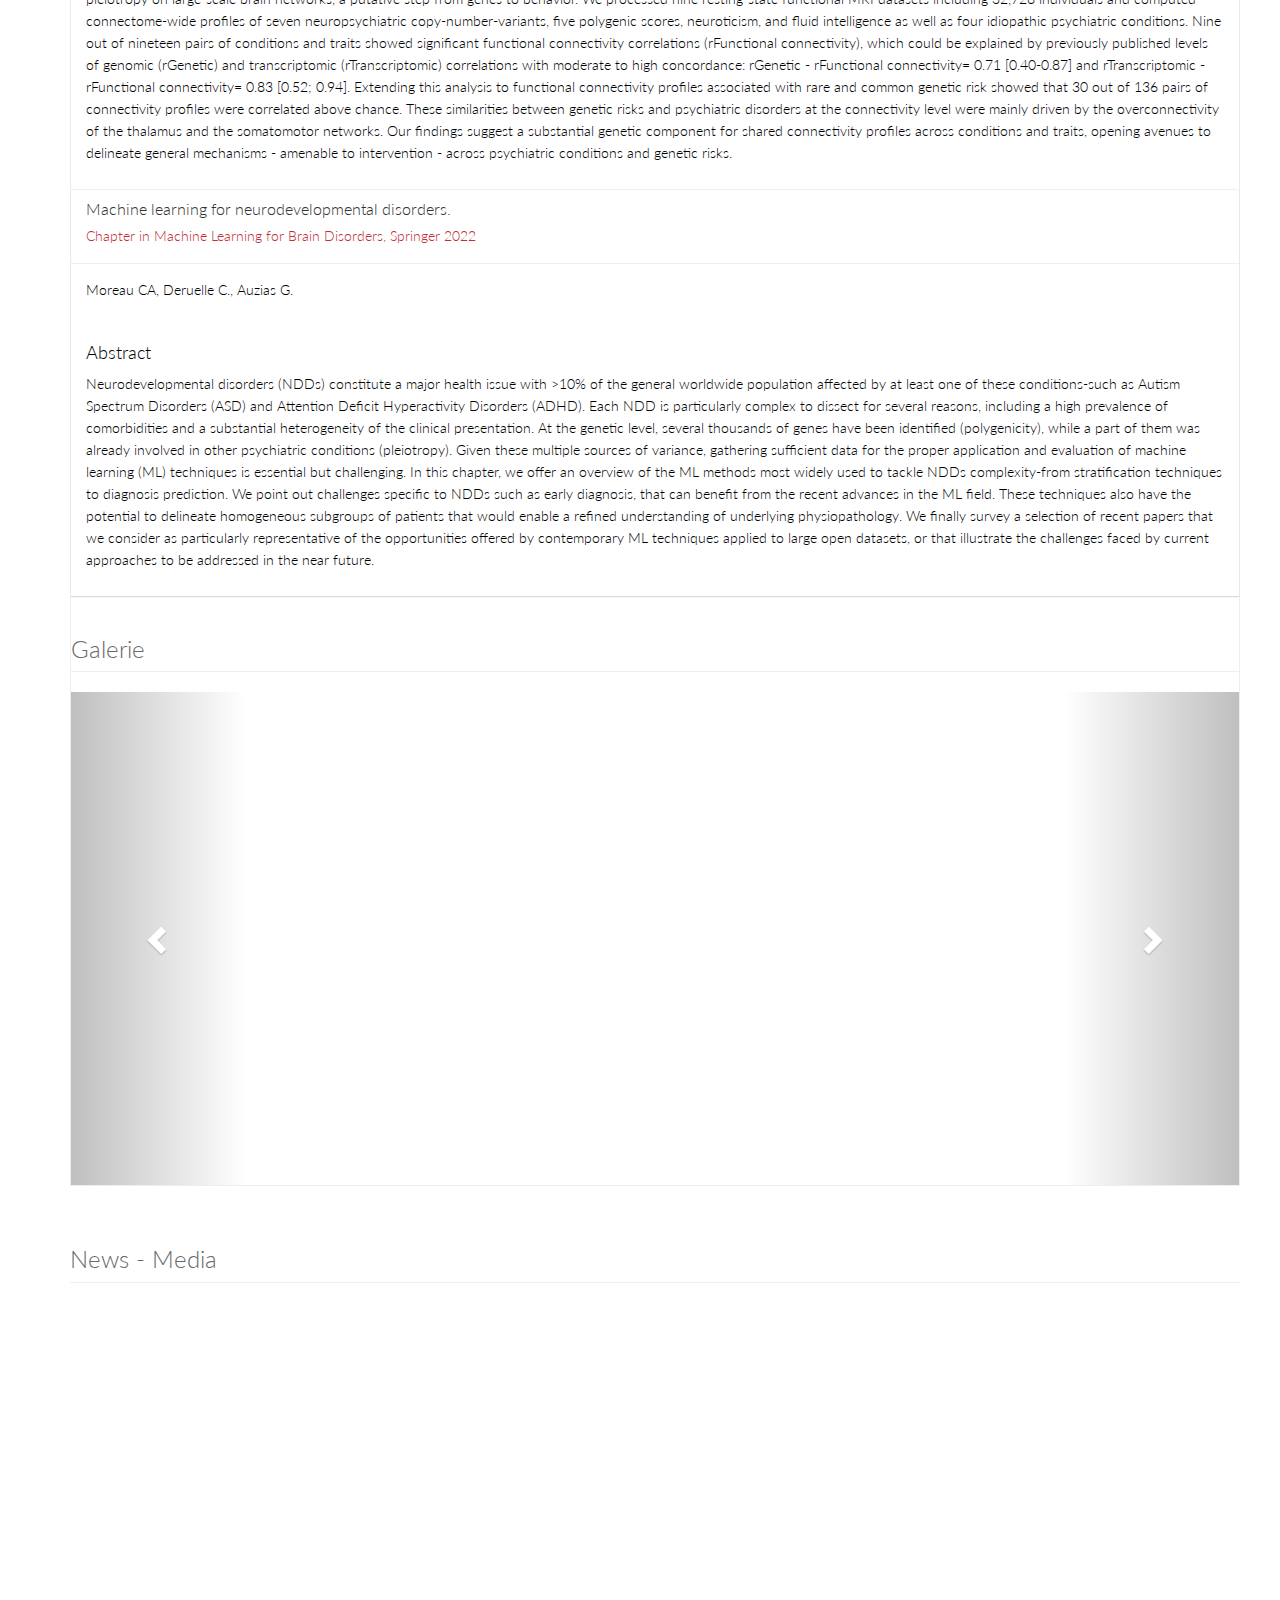
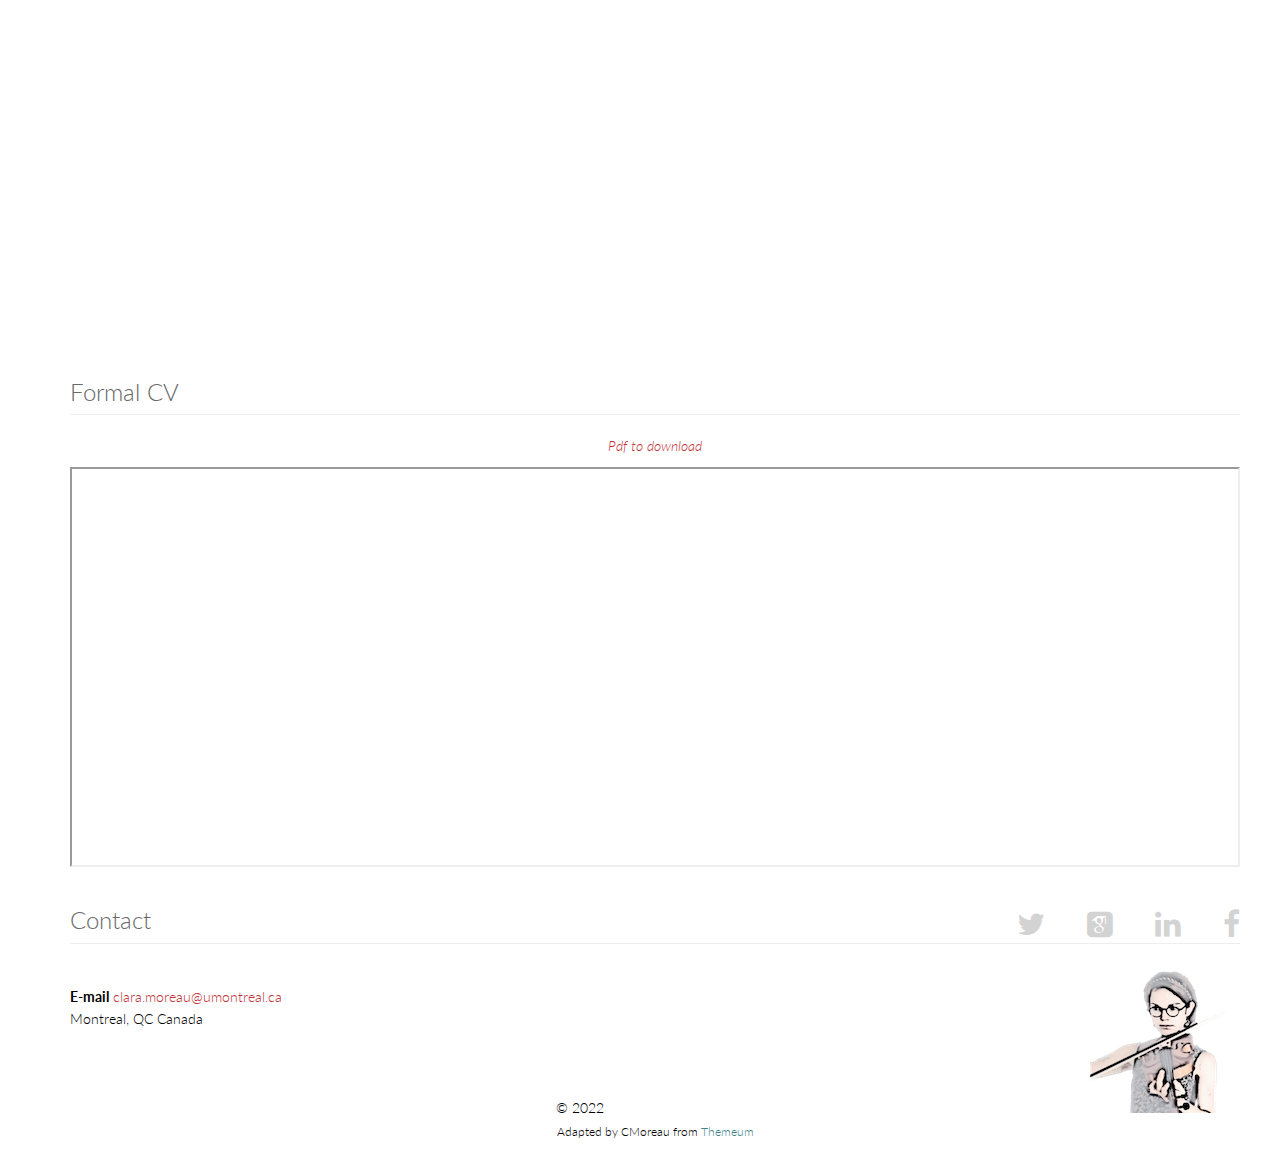
==== commit b6d6cad2: "Update index.html" ====
--- a/index.html
+++ b/index.html
@@ -42,7 +42,7 @@
                         <p><img src="images/clara.png" align=right>
 				Polygenicity and genetic heterogeneity pose great challenges for studying mechanisms - such as brain connectivity - underlying neurodevelopmental psychiatric conditions. <br>
 				Genetic-first approaches have been implemented in neuroimaging studies to address this issue of heterogeneity. How psychiatric genomic risk with various polygenicity levels impact brain features remains largely unknown. <br>
-				Our work aims to understand the effect on the human brain of neurodevelopmental psychiatric disorders genomic risk factors with various levels of complexity: oligo-, multi-genic copy number variants (CNVs), and polygenic risk scores (PRS) as well as idiopathic psychiatric conditions and traits.<br>
+				My work aims to understand the effect on the human brain of neurodevelopmental psychiatric disorders genomic risk factors with various levels of complexity: oligo-, multi-genic copy number variants (CNVs), and polygenic risk scores (PRS) as well as idiopathic psychiatric conditions and traits.<br>
 				</p> 
                     
                            </div> 
@@ -71,7 +71,7 @@
                         </ul>
                         <div class="tab-content">
                             <div class="tab-pane fade active in" id="tab1-item1">
-                                <li>2023-: <b>Postdoctoral researcher</b>, <a href="https://igc.ini.usc.edu/">Imaging Genetics Center</a>, Keck School of Medicine of University of Southern California, Los Angeles, CA <img src="images/usa.png"></li>
+                                <li>2023-: <b>Postdoctoral researcher</b>, <a href="https://igc.ini.usc.edu/">Imaging Genetics Center</a>, Keck School of Medicine, University of Southern California, Los Angeles, CA <img src="images/usa.png"></li>
                                 <p> Advisors: <a href="https://en.wikipedia.org/wiki/Paul_Thompson_(neuroscientist)">Paul M Thompson</a> <br>
 				
 				<li>2021-2022: <b>Postdoctoral researcher</b>, <a href="https://research.pasteur.fr/fr/team/human-genetics-and-cognitive-functions/">Human genetics and cognitive functions</a>, Pasteur Institute <img src="images/FR.png"></li>
@@ -181,6 +181,8 @@
                     
                         <div class="tab-content">
                             <div class="tab-pane fade active in" id="tab2-item1">
+				<li>02.2023: 7th Whistler Scientific Workshop on Brain Functional Organization, Connectivity, Canada</li>
+				<p>Symposium <a href="https://medicine.yale.edu/mrrc/home/seminars/workshop/7th%20whistler%20scientific%20workshop_web_451832_43147_v7.pdf"> Clinical applications</a></p>				
 				<li>11.2022: Institut Pasteur, Paris FR</li>
 				<p>Seminaire <a href="https://research.pasteur.fr/fr/event/translational-research-day-2022/"> Translational Research Day : “Autism Success Story”</a></p>				
 				<li>10.2022: Institut de Neuroscience de la Timone, Marseille FR</li>
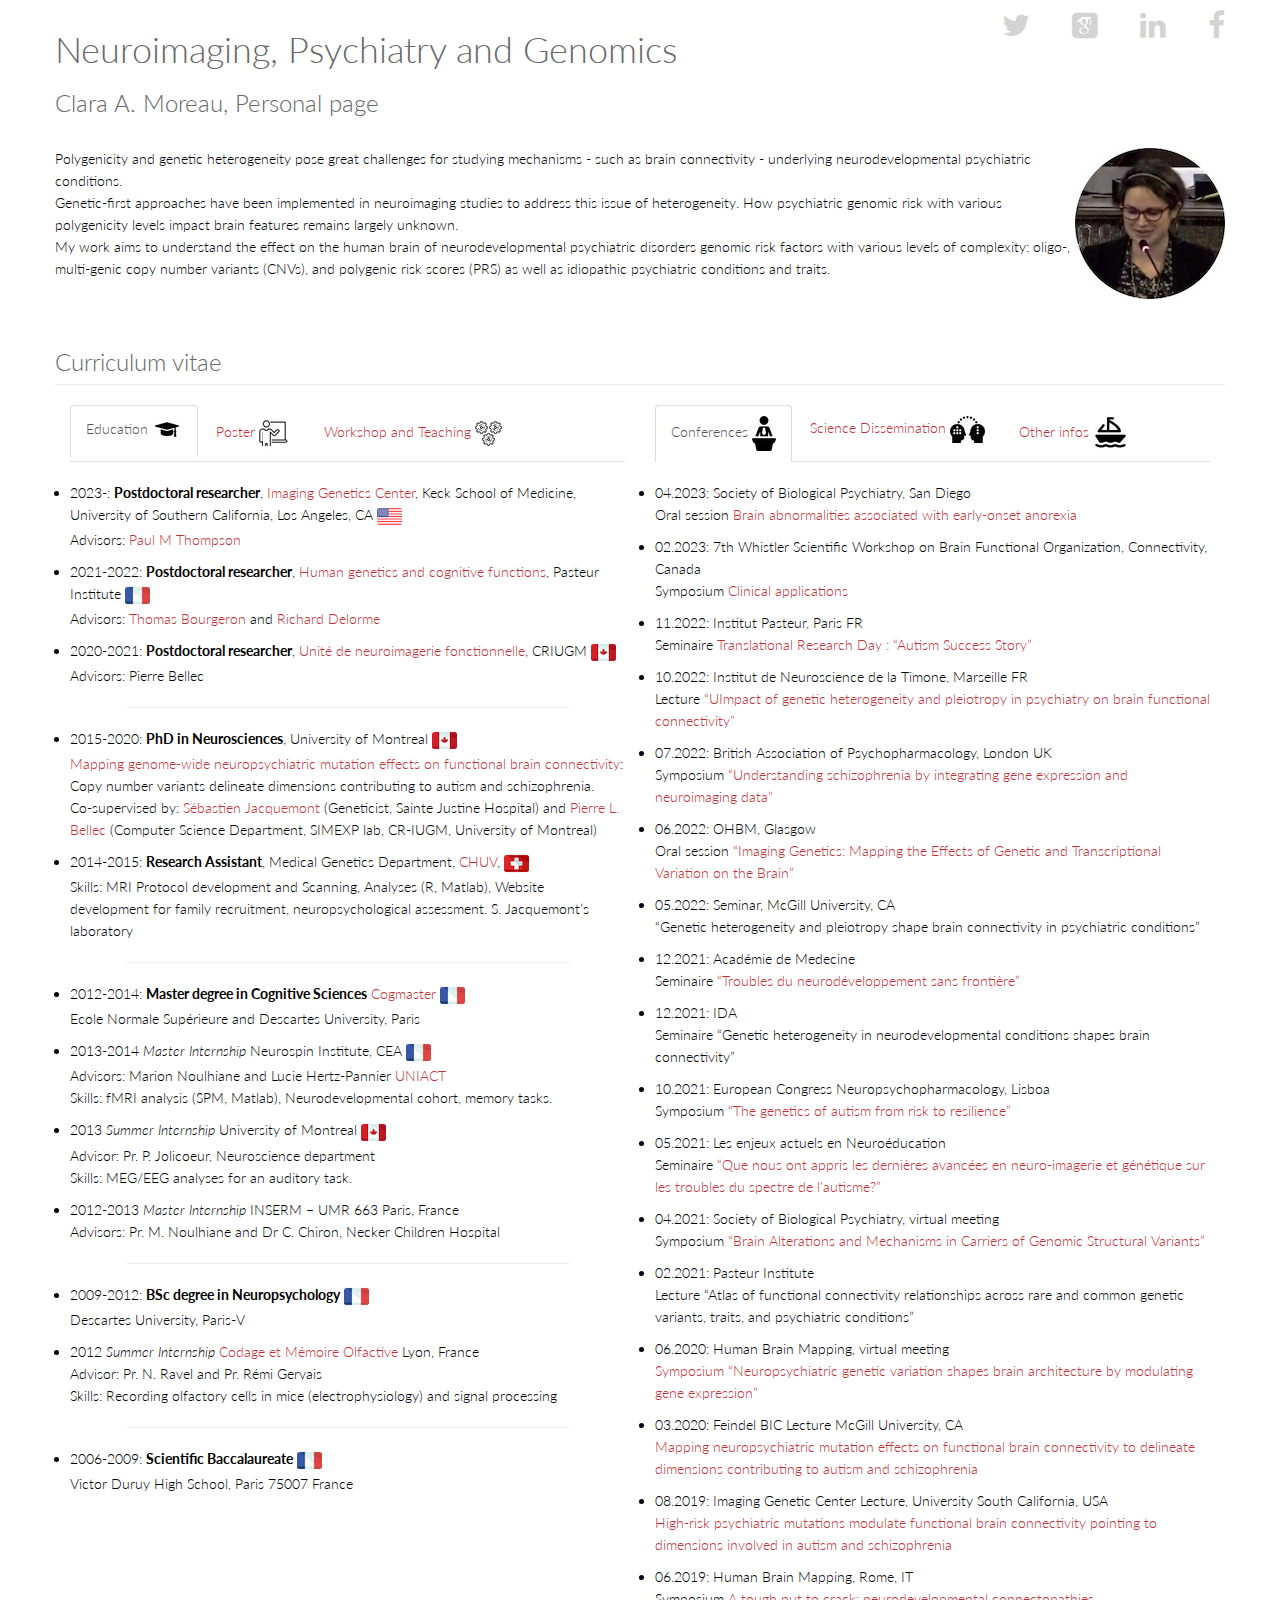
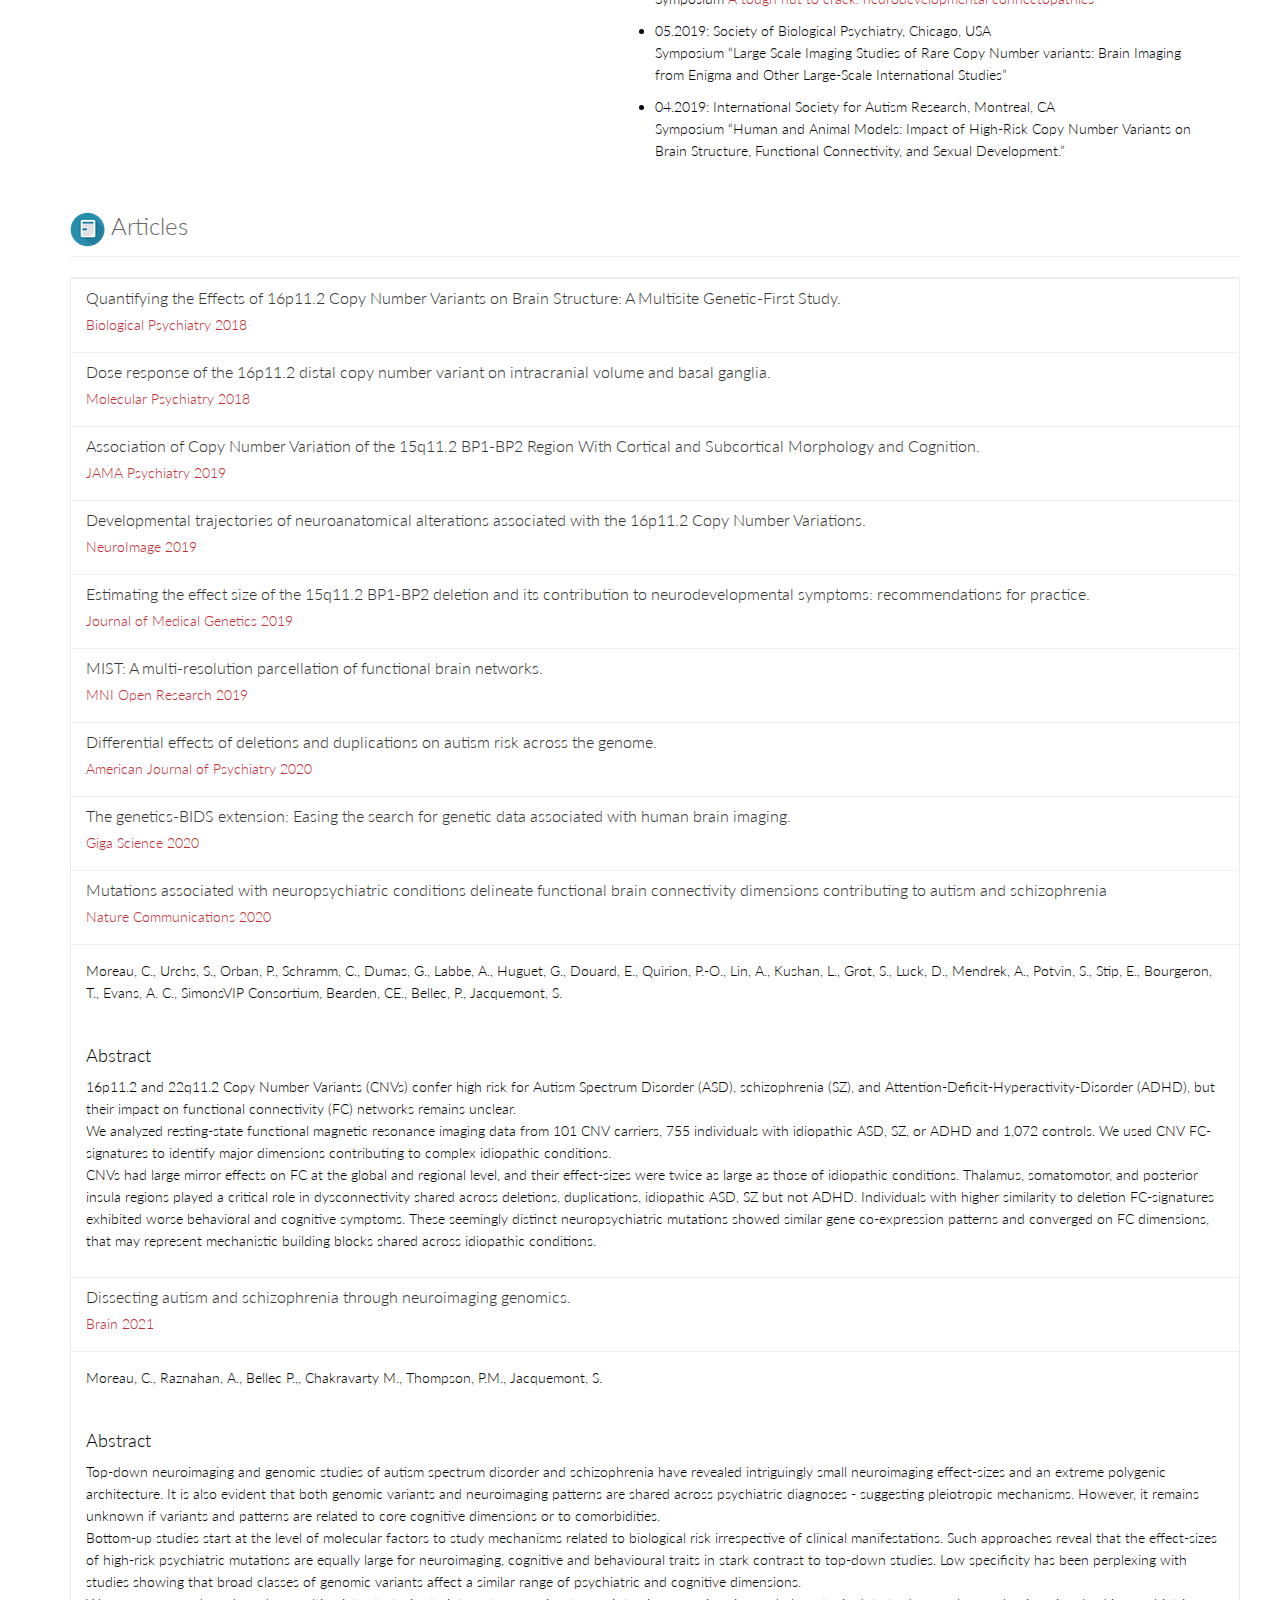
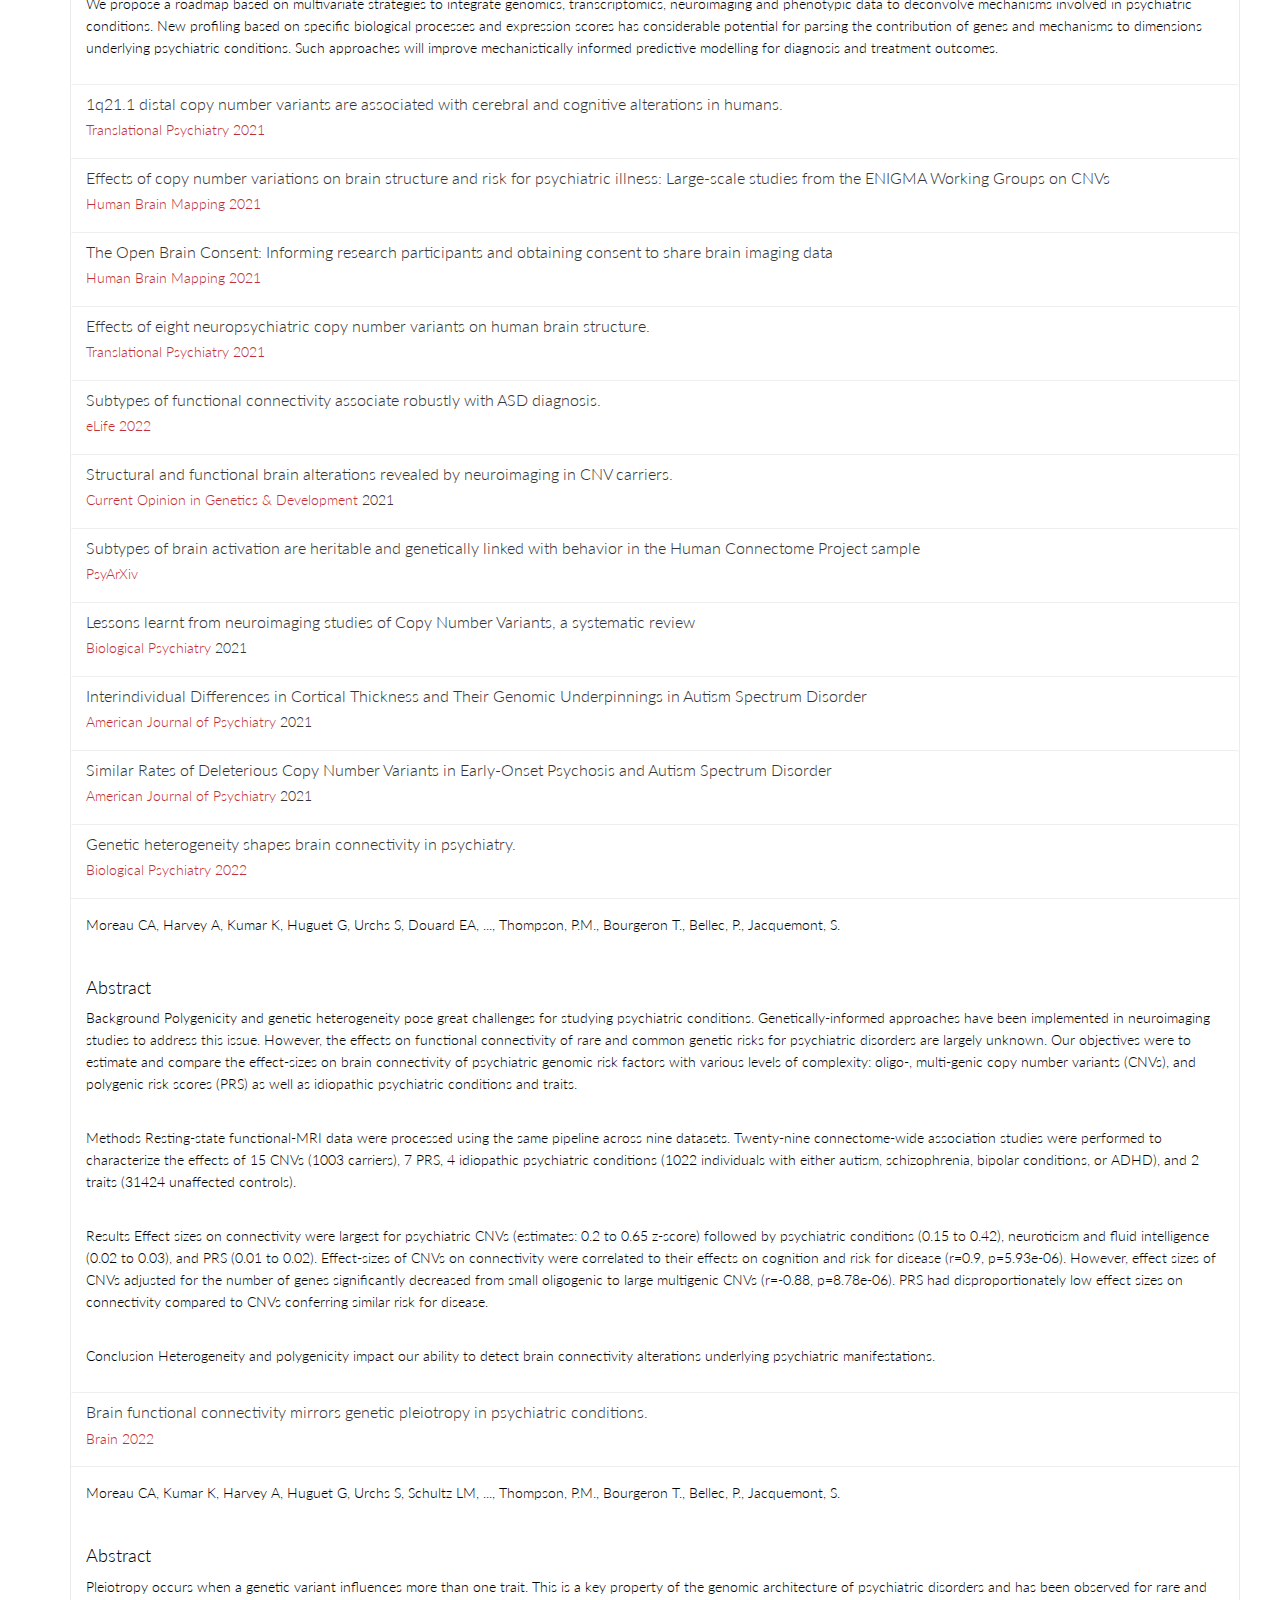
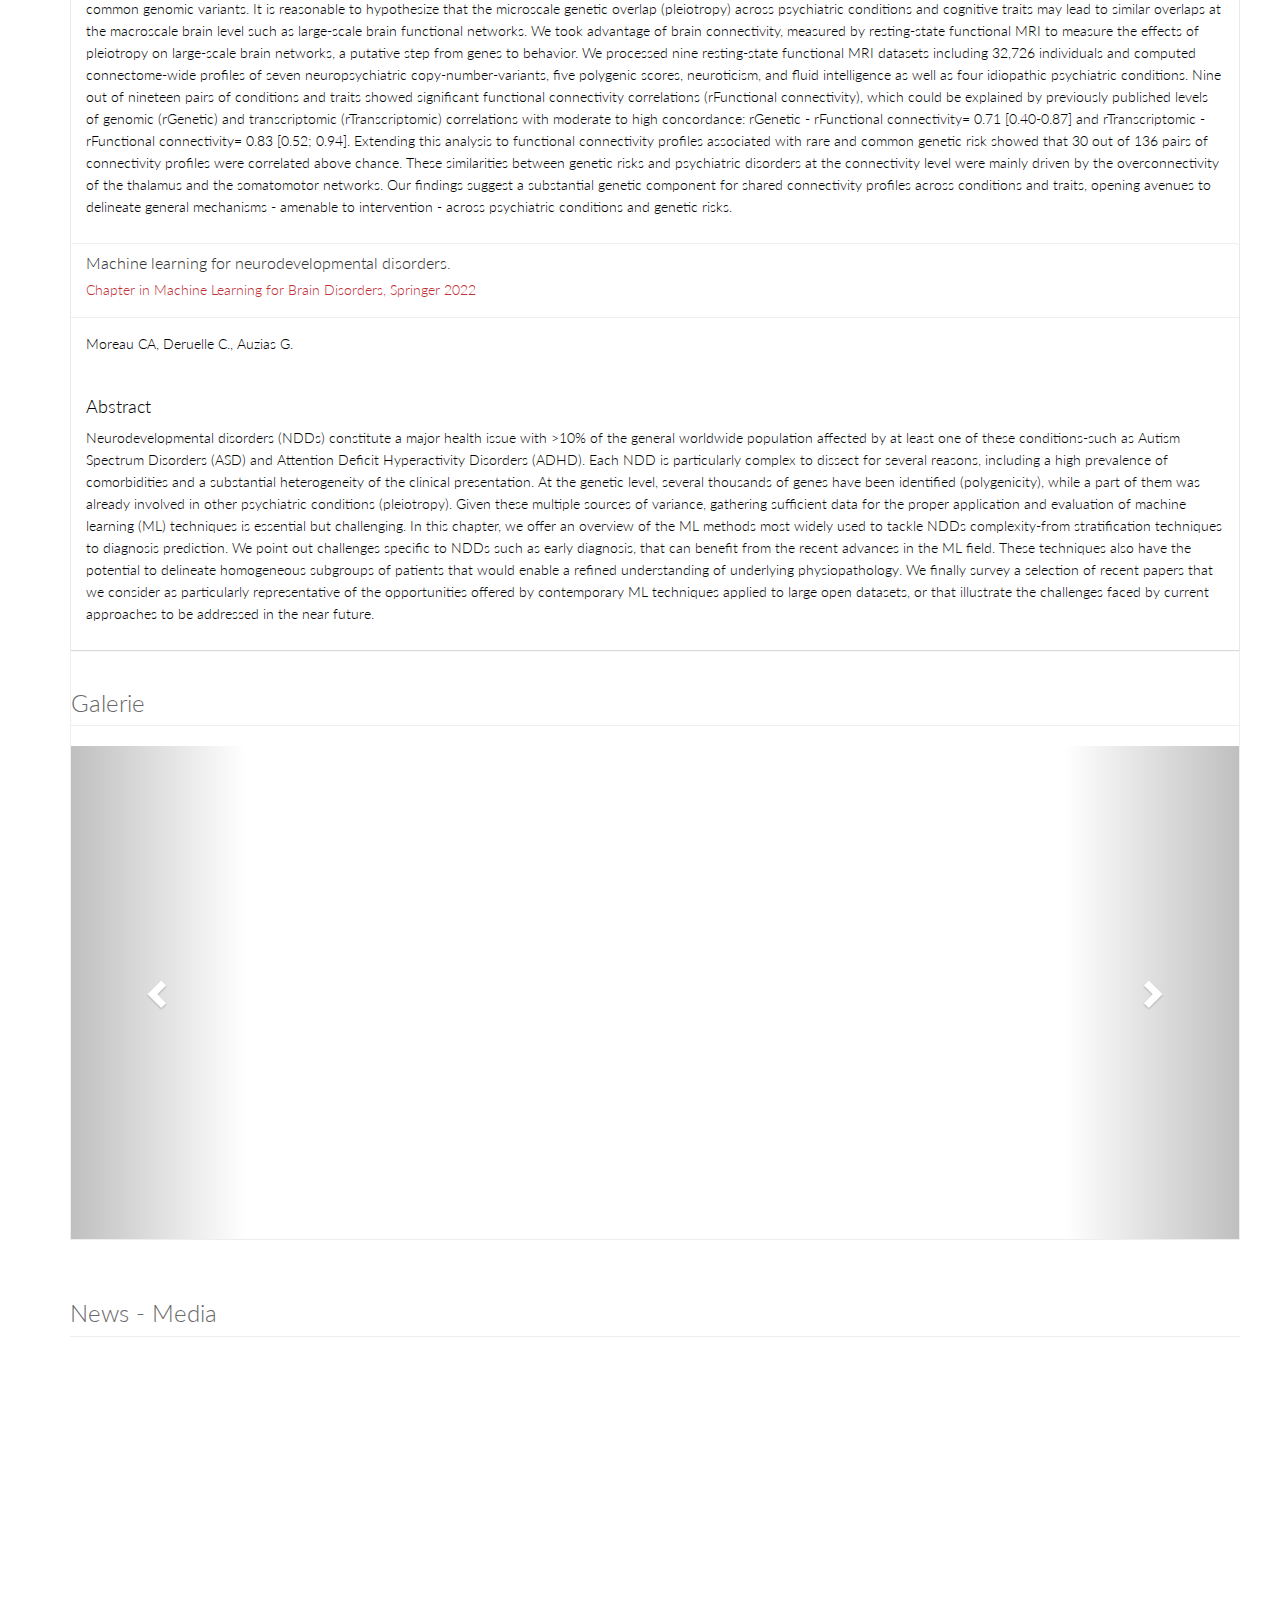
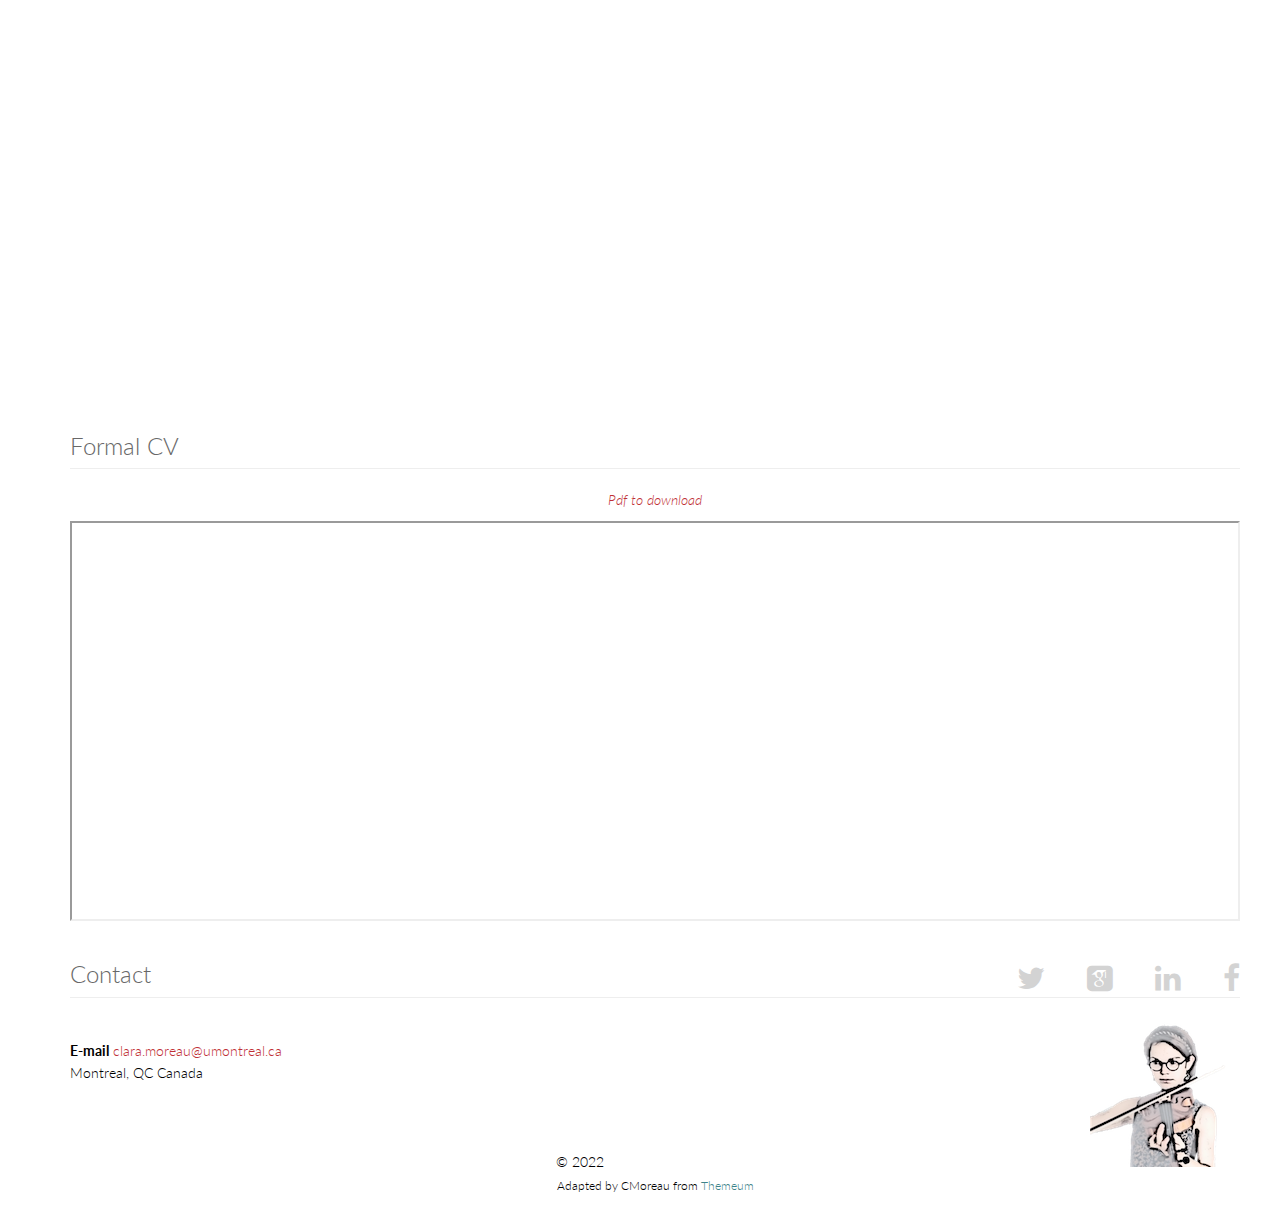
==== commit 856286e1: "Update index.html" ====
--- a/index.html
+++ b/index.html
@@ -181,6 +181,8 @@
                     
                         <div class="tab-content">
                             <div class="tab-pane fade active in" id="tab2-item1">
+				<li>04.2023: Society of Biological Psychiatry, San Diego</li>
+				<p>Oral session <a href="https://digitaleditions.sheridan.com/publication/?i=788109&p=101&view=issueViewer"> Brain abnormalities associated with early-onset anorexia </a></p>					
 				<li>02.2023: 7th Whistler Scientific Workshop on Brain Functional Organization, Connectivity, Canada</li>
 				<p>Symposium <a href="https://medicine.yale.edu/mrrc/home/seminars/workshop/7th%20whistler%20scientific%20workshop_web_451832_43147_v7.pdf"> Clinical applications</a></p>				
 				<li>11.2022: Institut Pasteur, Paris FR</li>
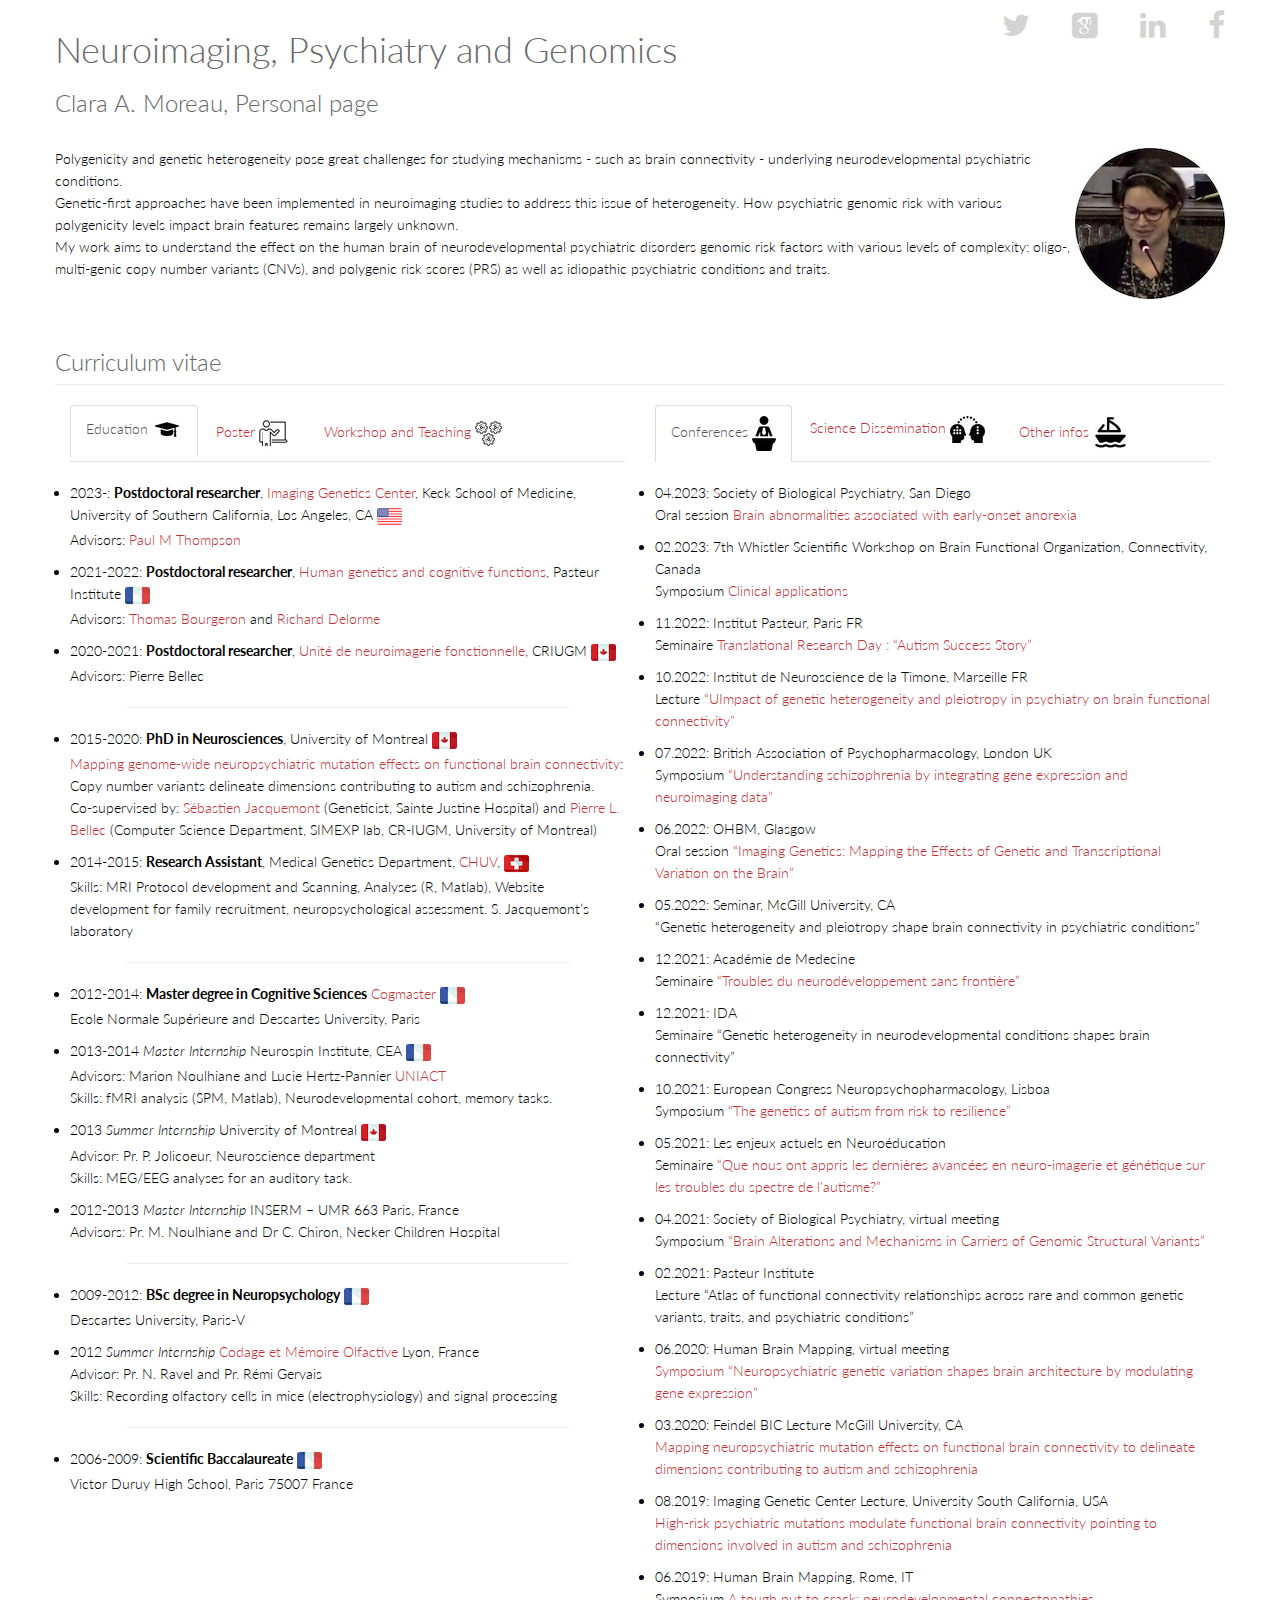
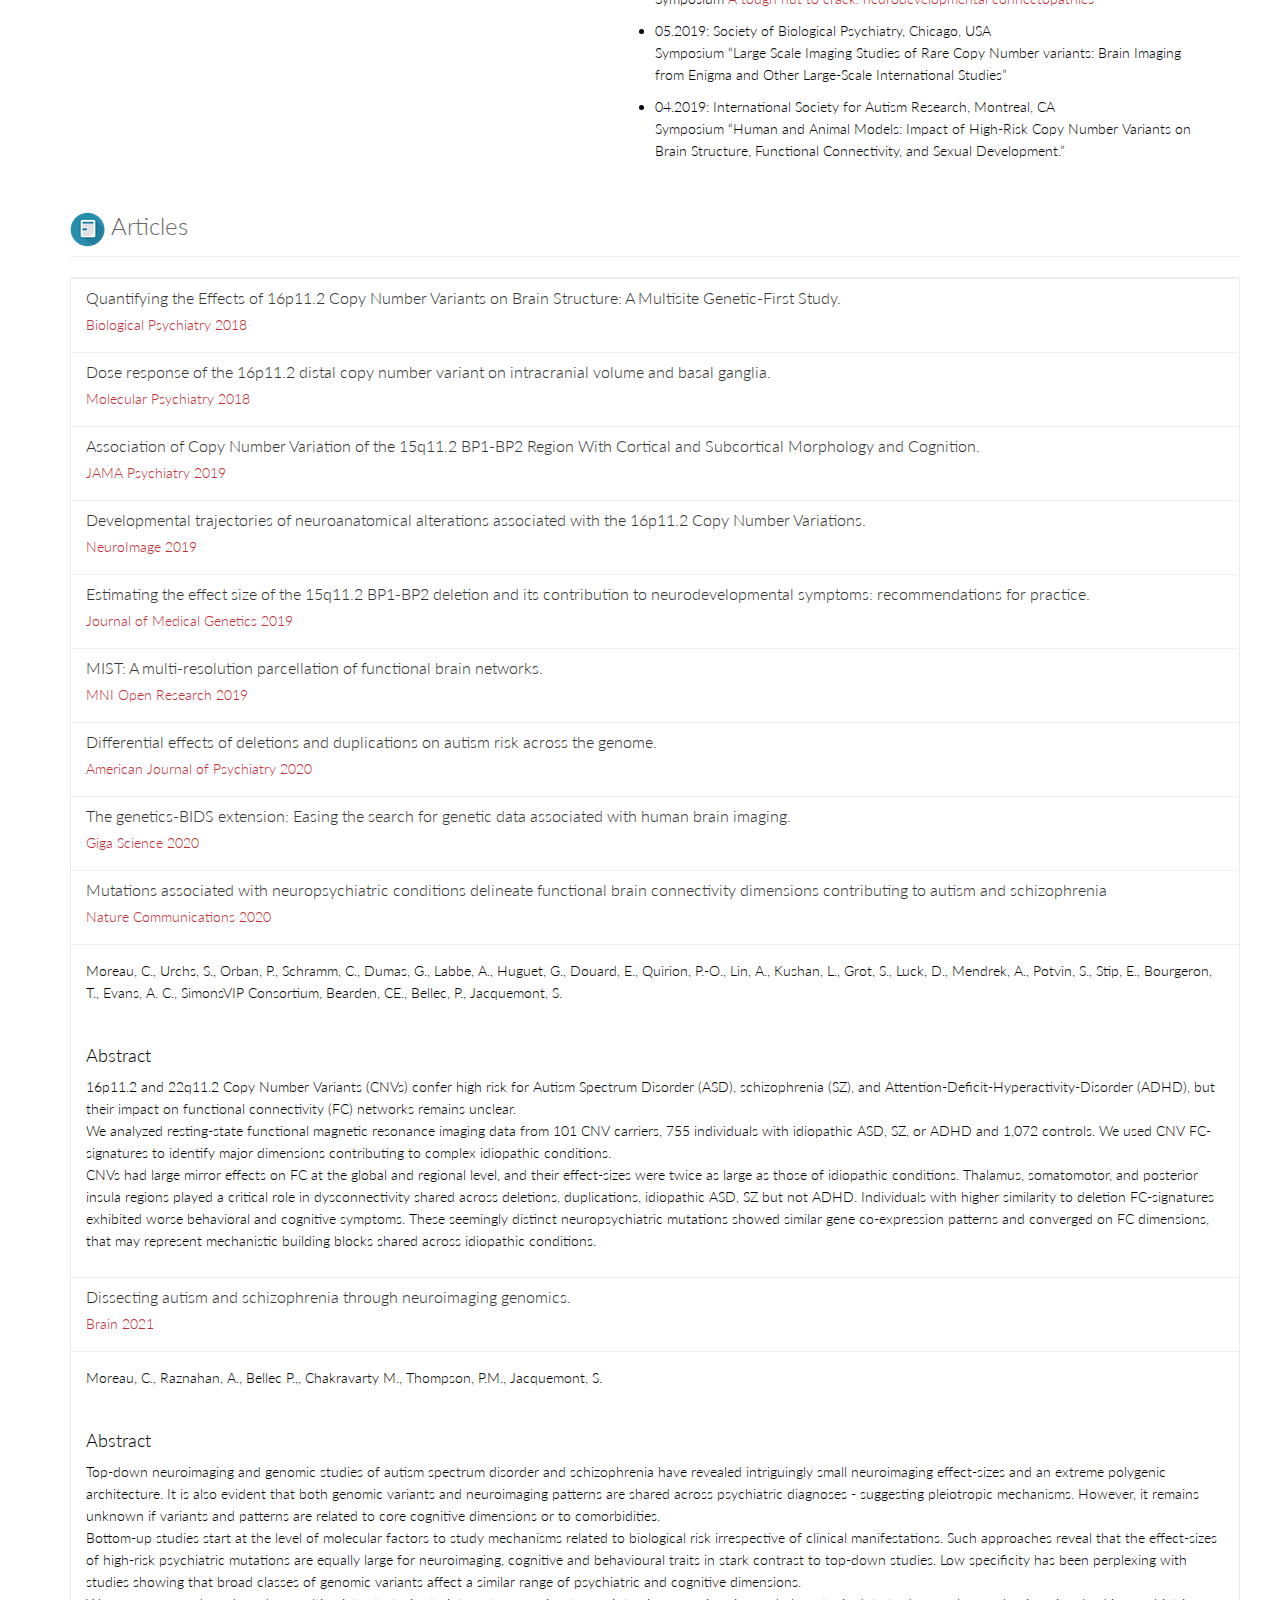
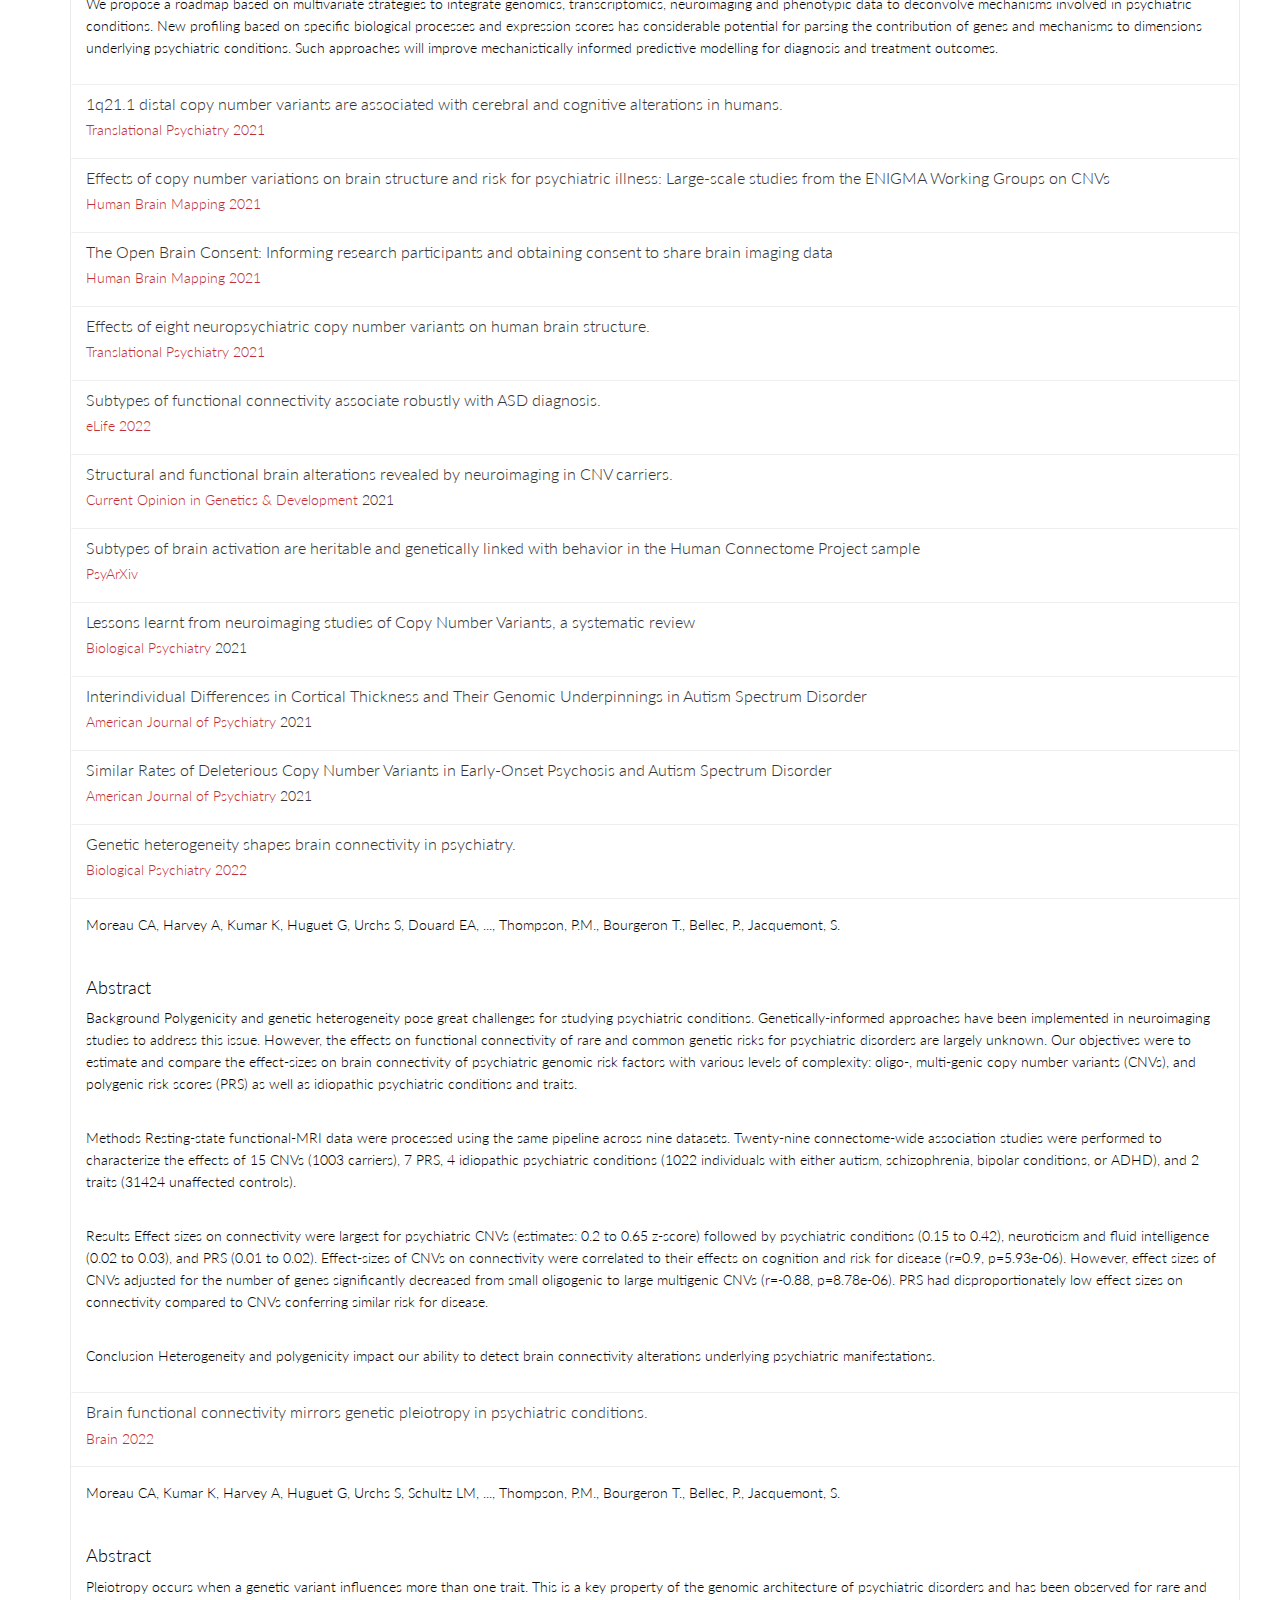
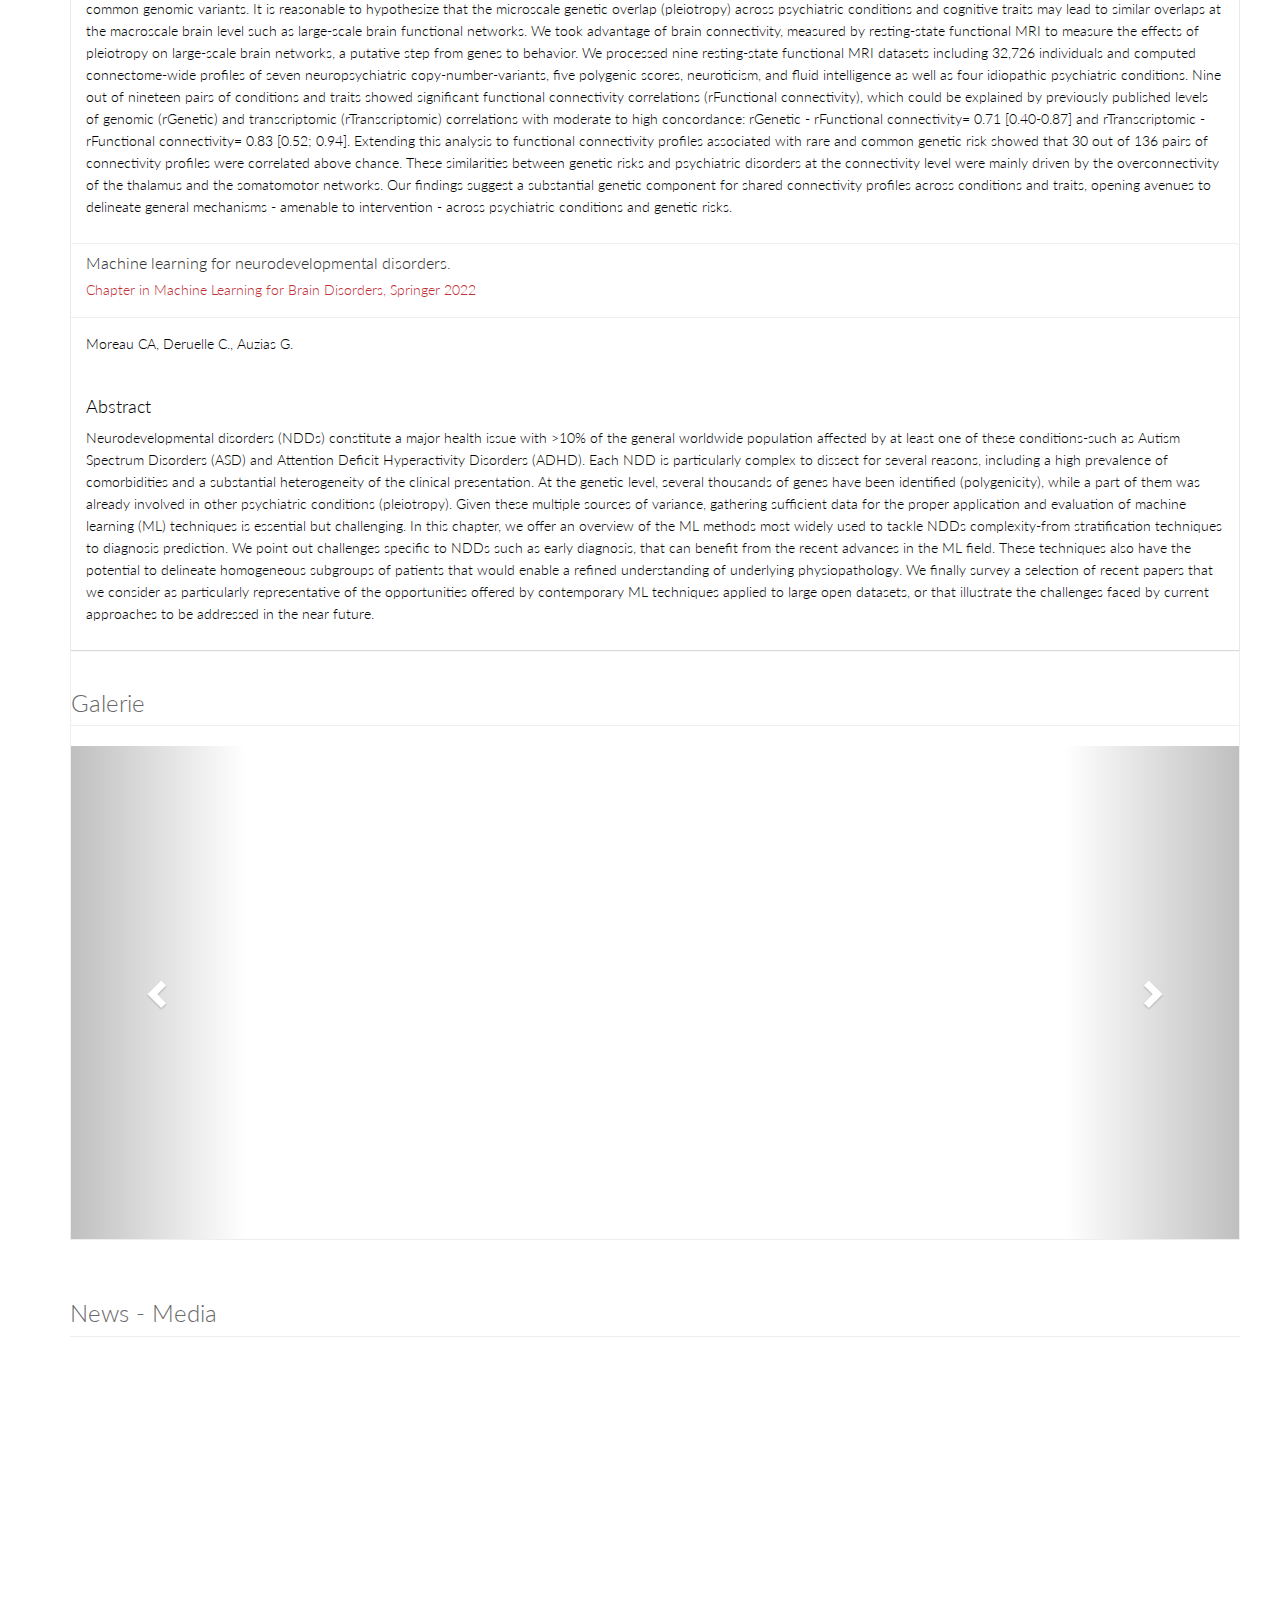
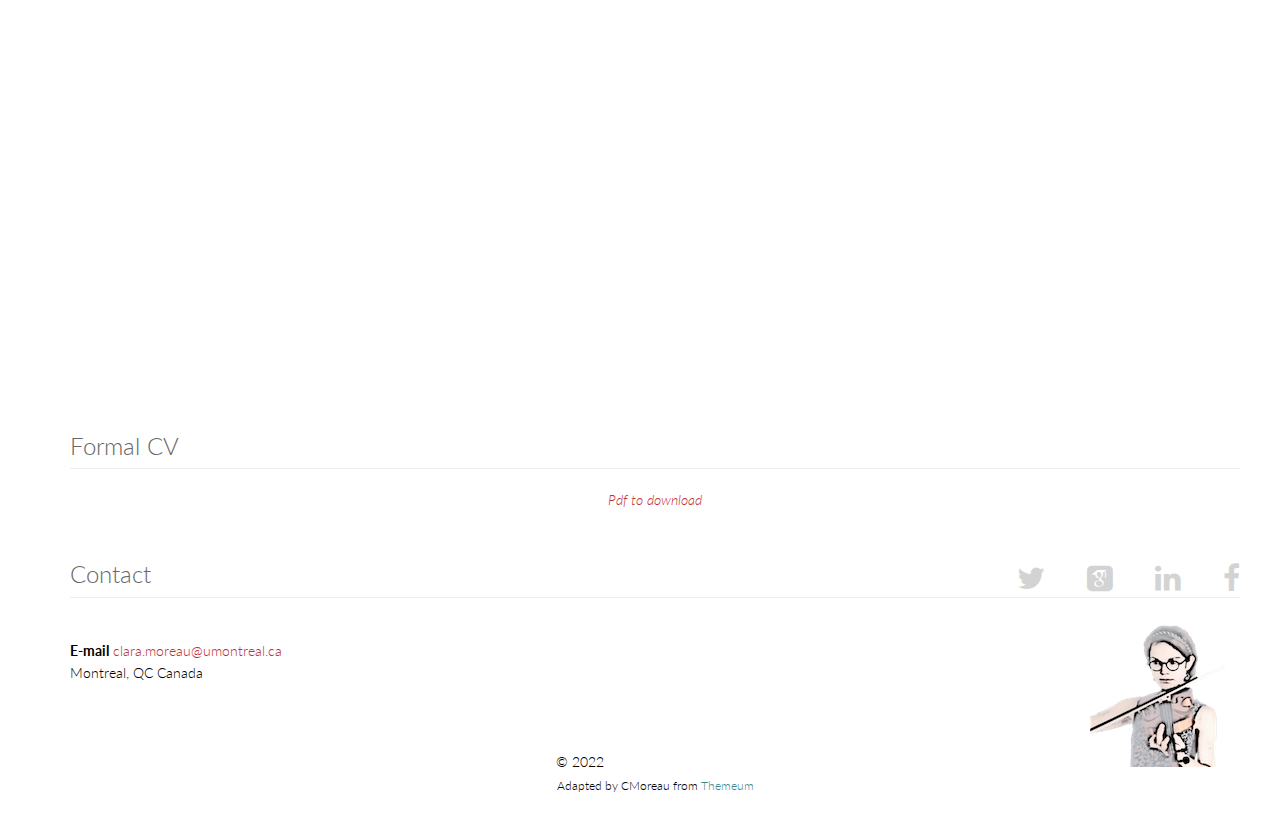
==== commit 3c0b6898: "Update index.html" ====
--- a/index.html
+++ b/index.html
@@ -960,10 +960,7 @@
     <section id="services"> 
          <div class="container">
             <div class="row">
-             <h2 class="page-header"> Formal CV </h2> <p align=middle><a href="/ClaraMOREAU_CV.pdf" download> <i>Pdf to download</i></a></p>
-
-            <iframe src="/ClaraMOREAU_CV.pdf" width="100%" height="400px" align=middle></iframe>
-                
+             <h2 class="page-header"> Formal CV </h2> <p align=middle><a href="/ClaraMOREAU_CV.pdf" download> <i>Pdf to download</i></a></p>                
             </div>
         </div>
     </section>
